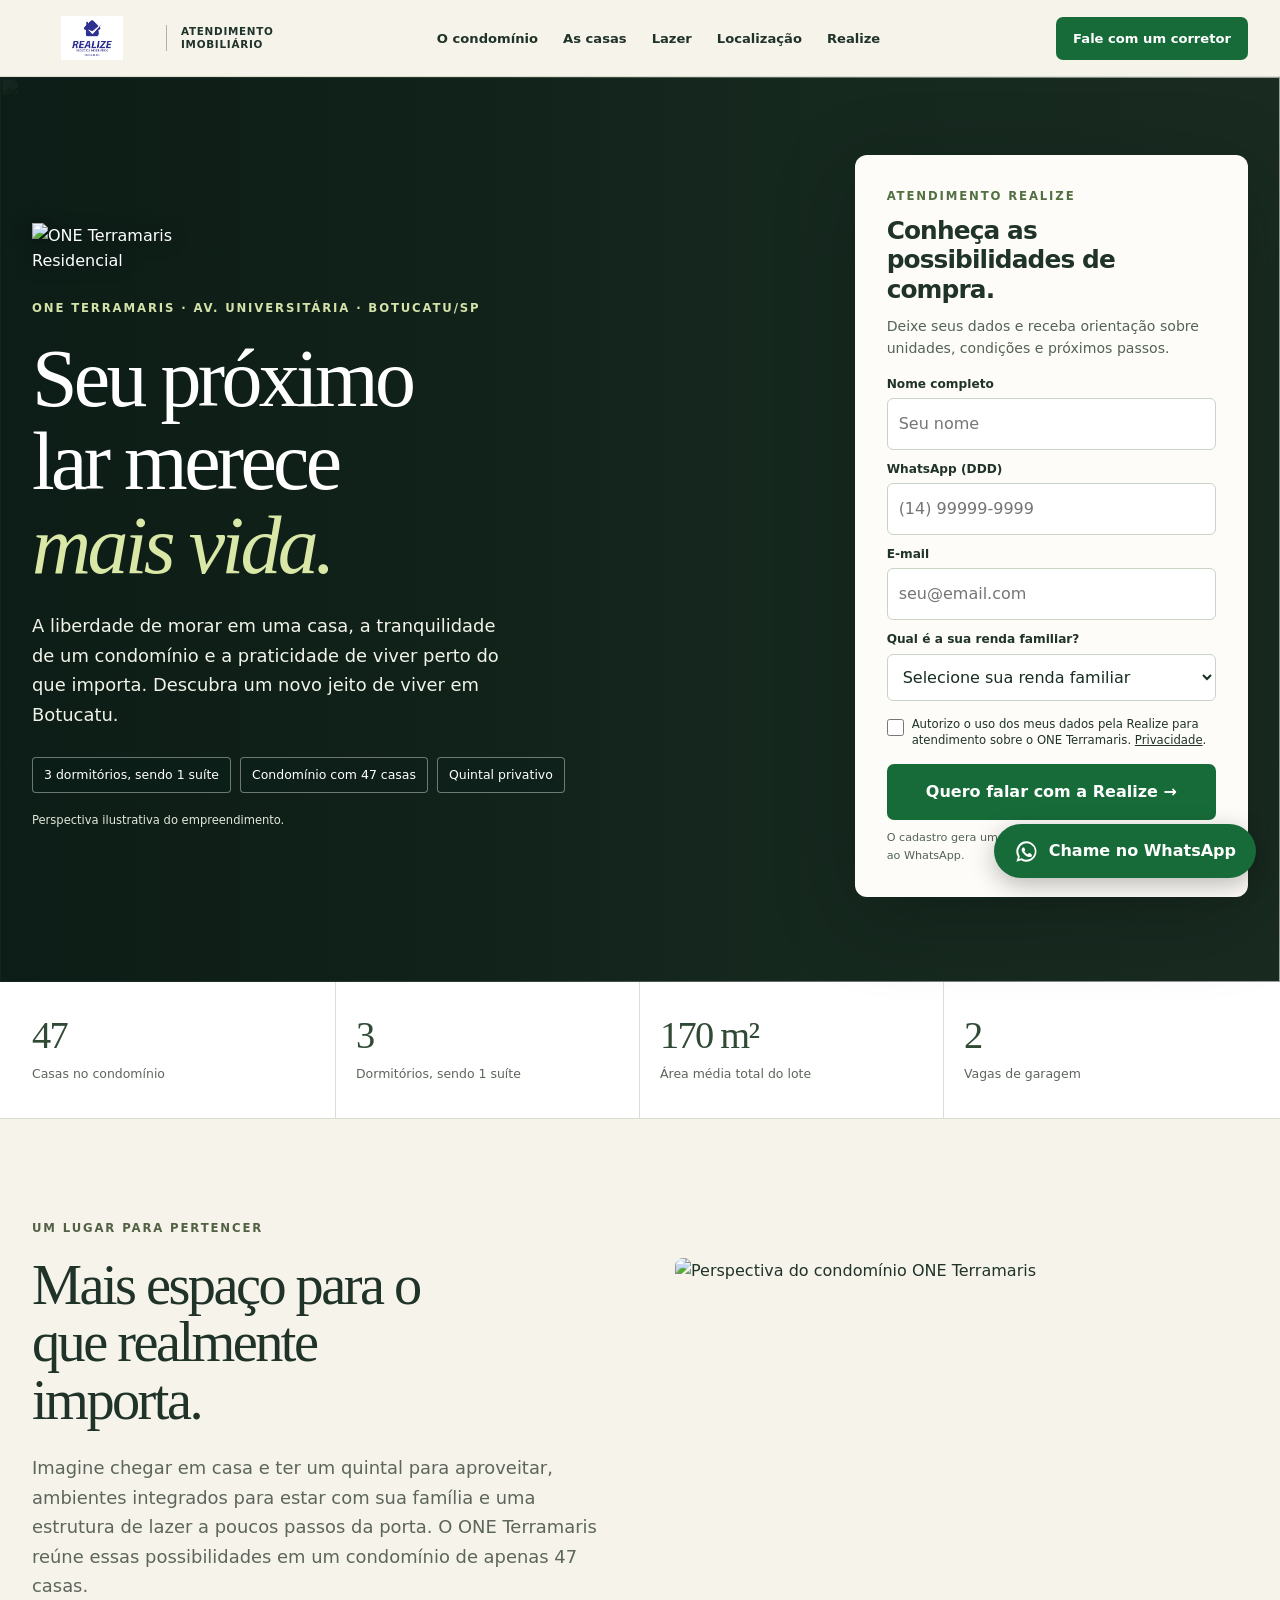
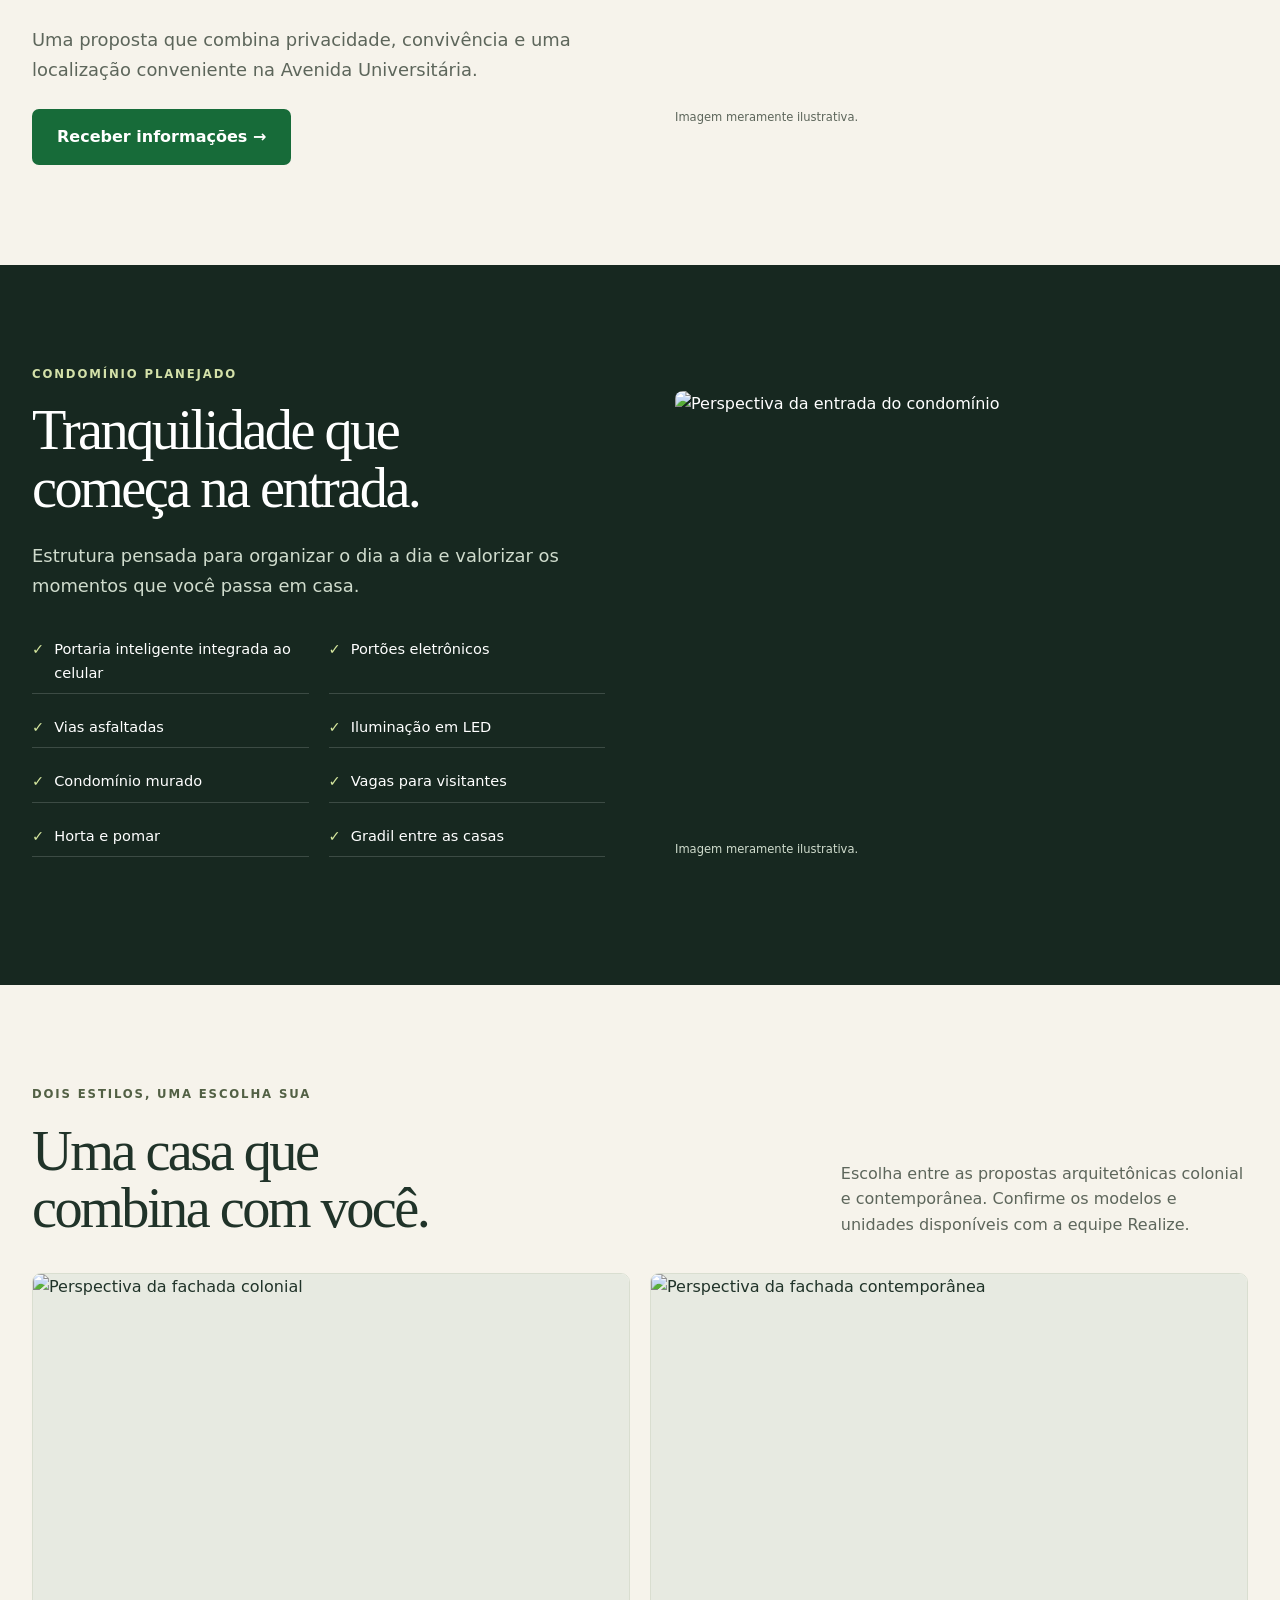
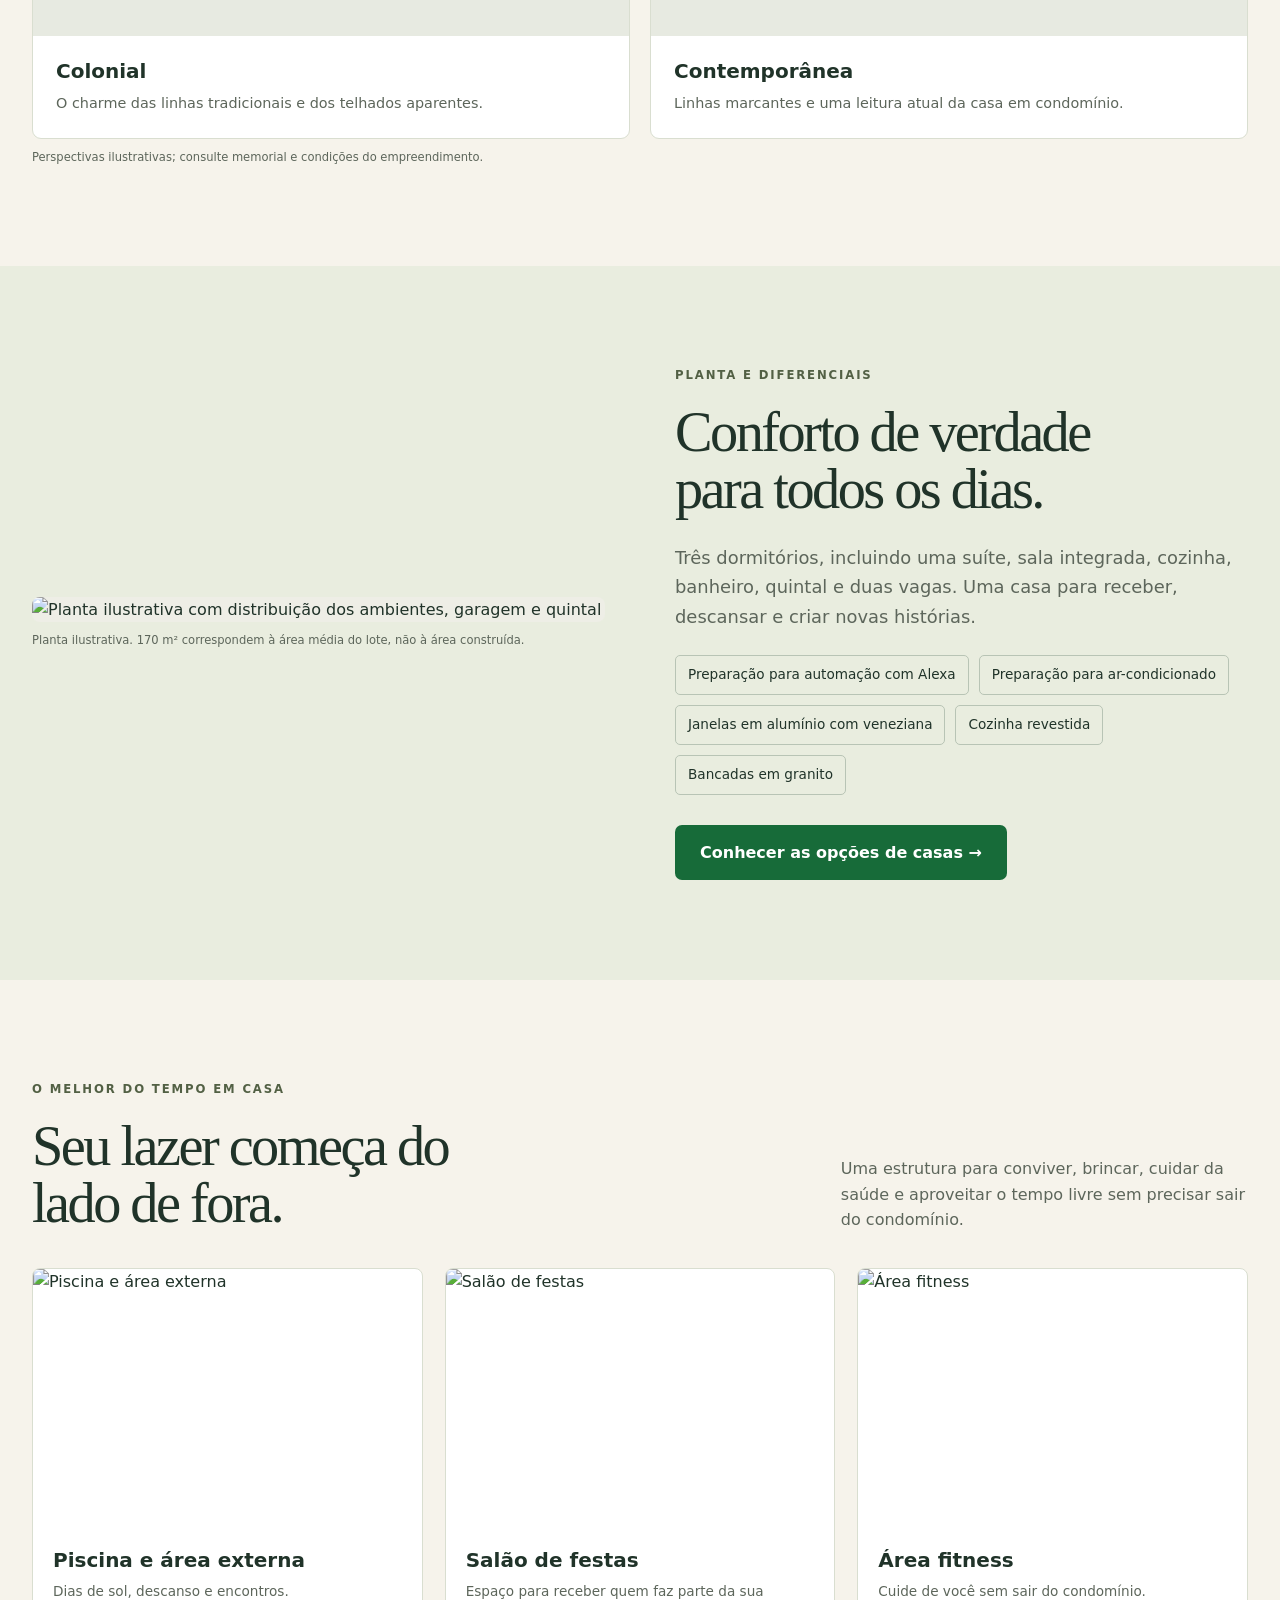
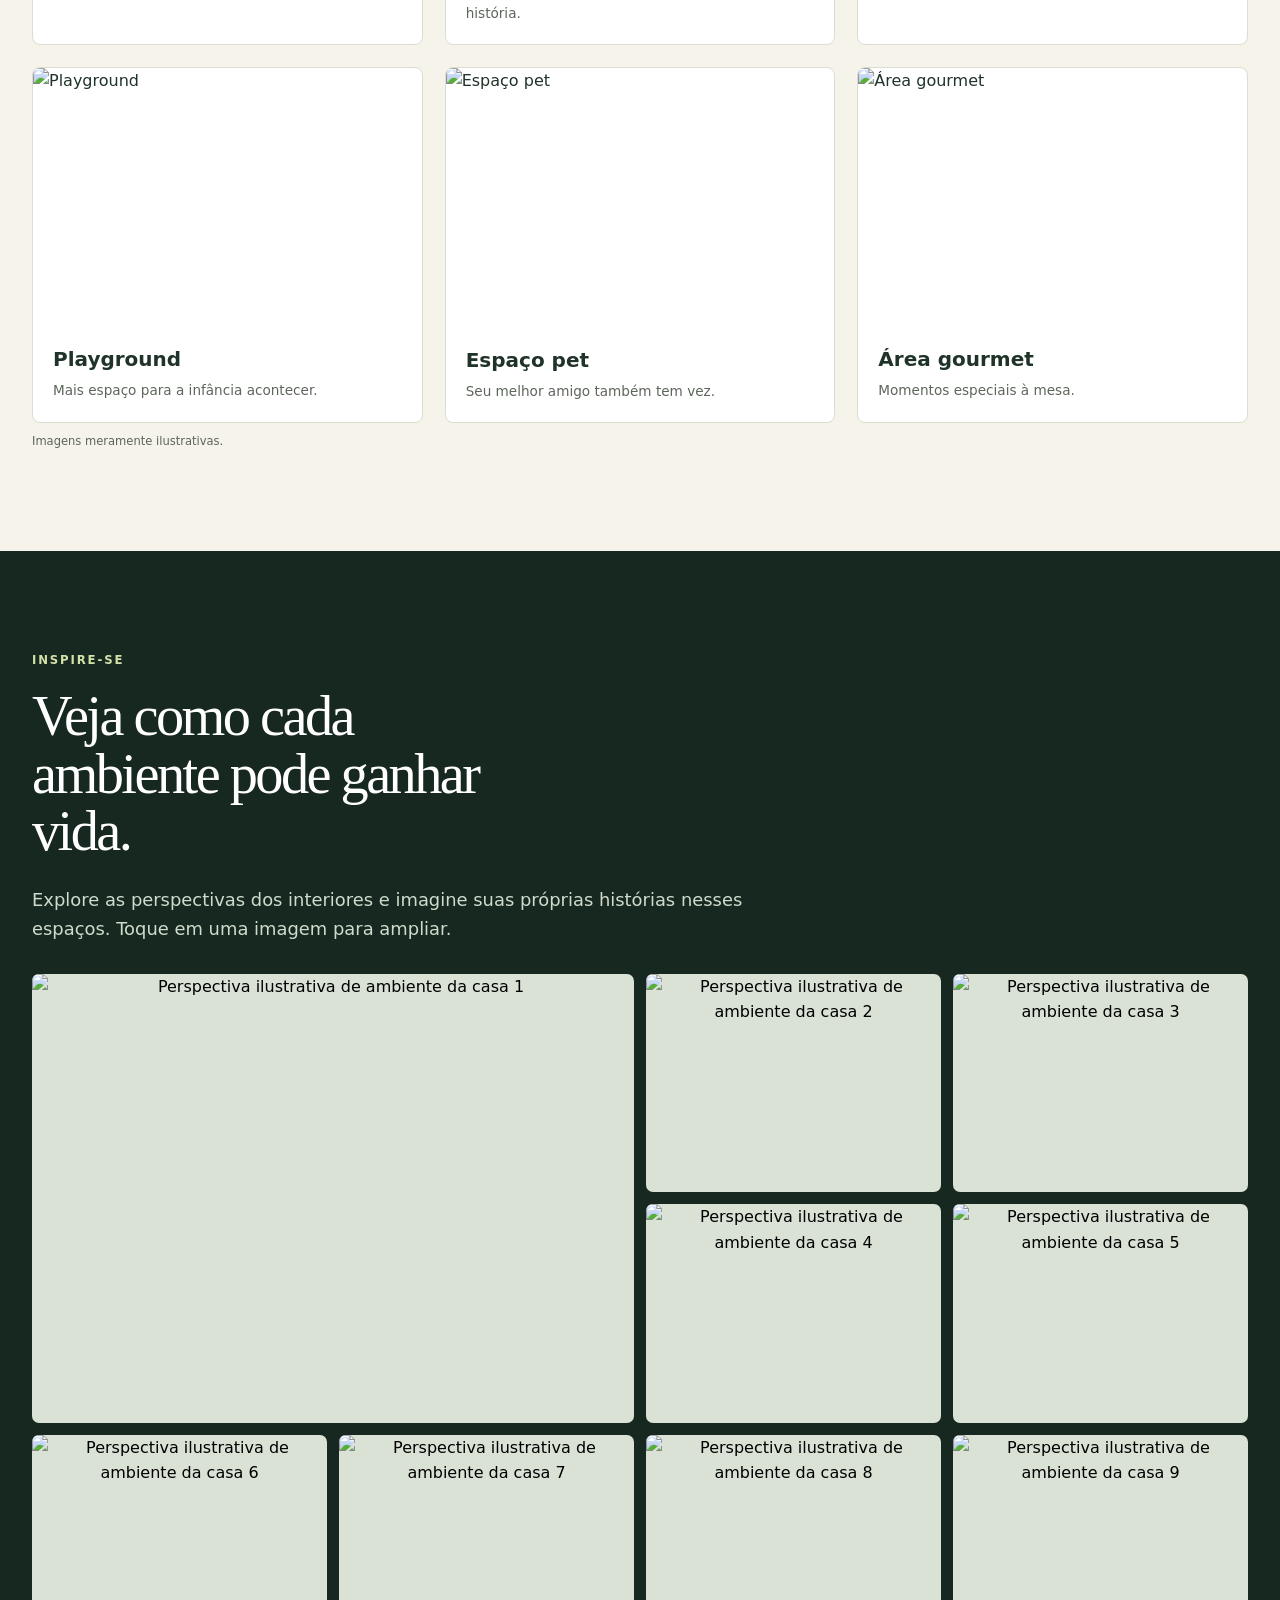
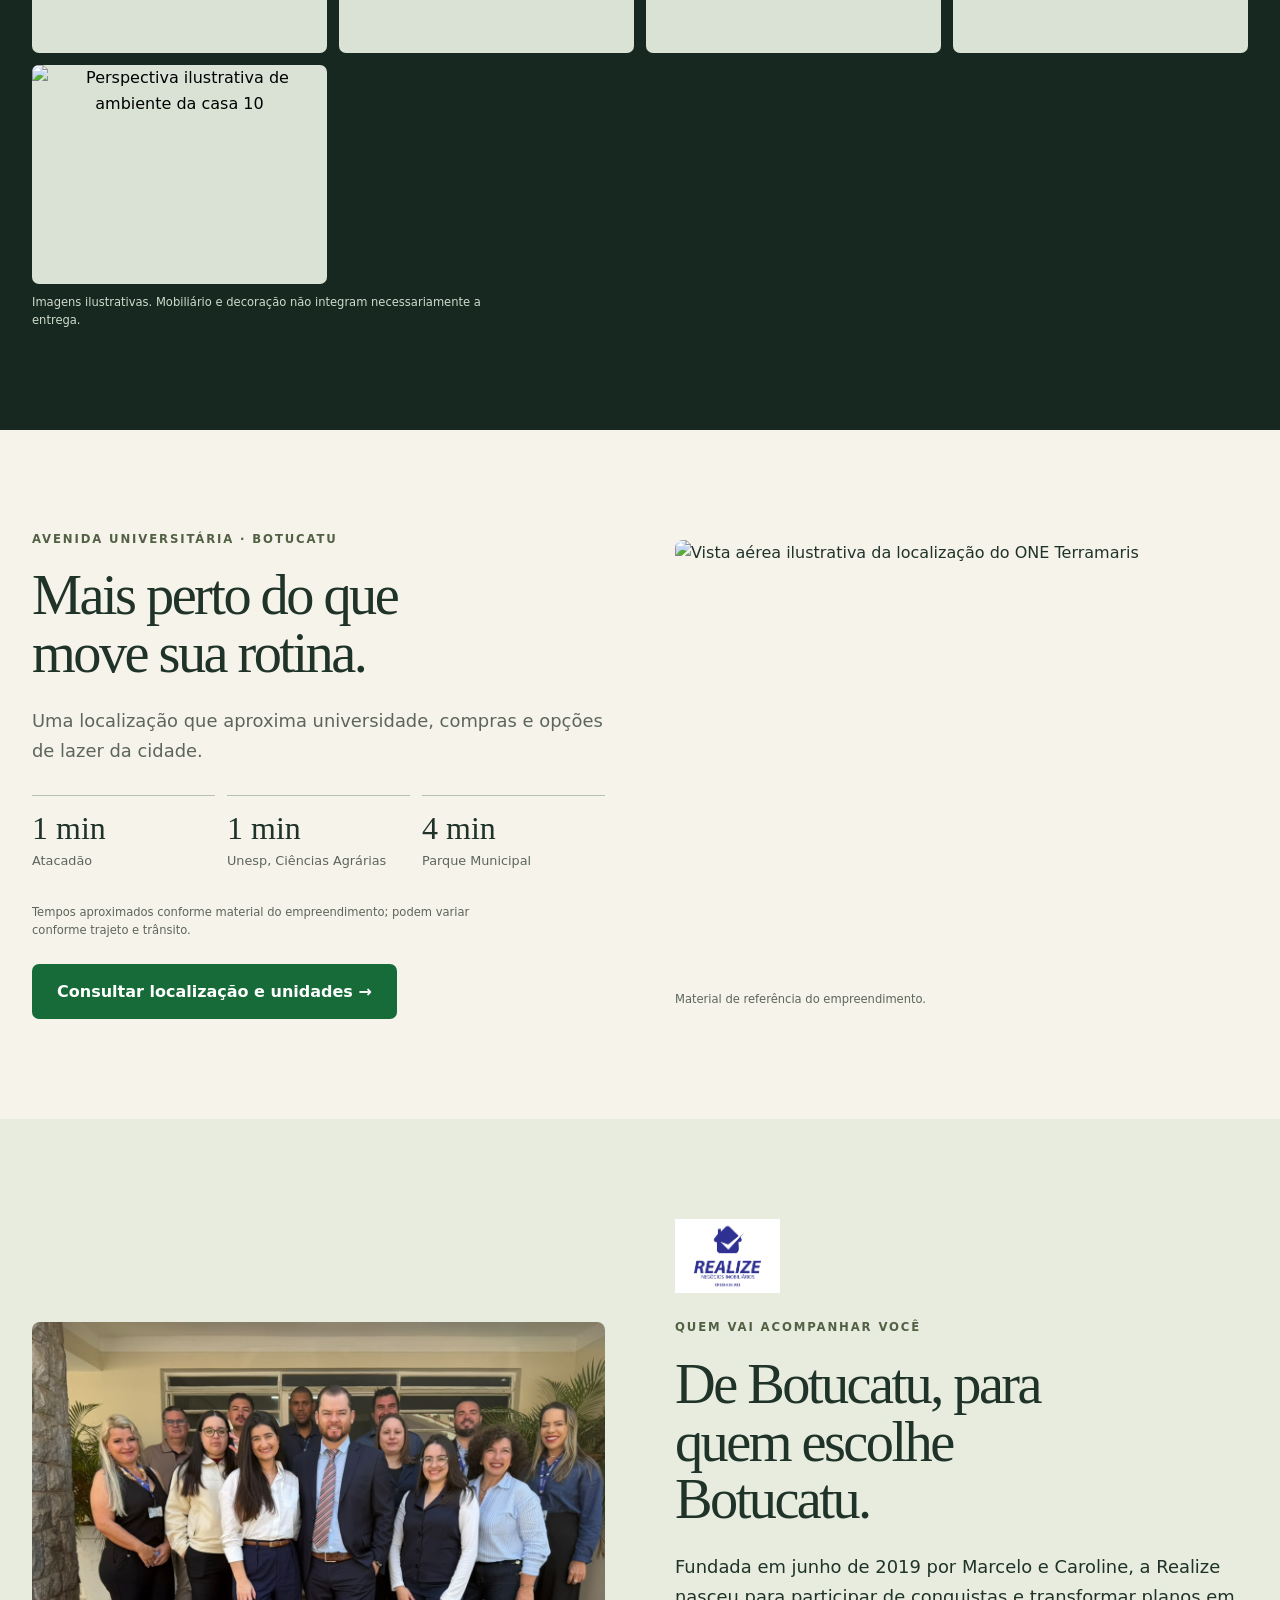
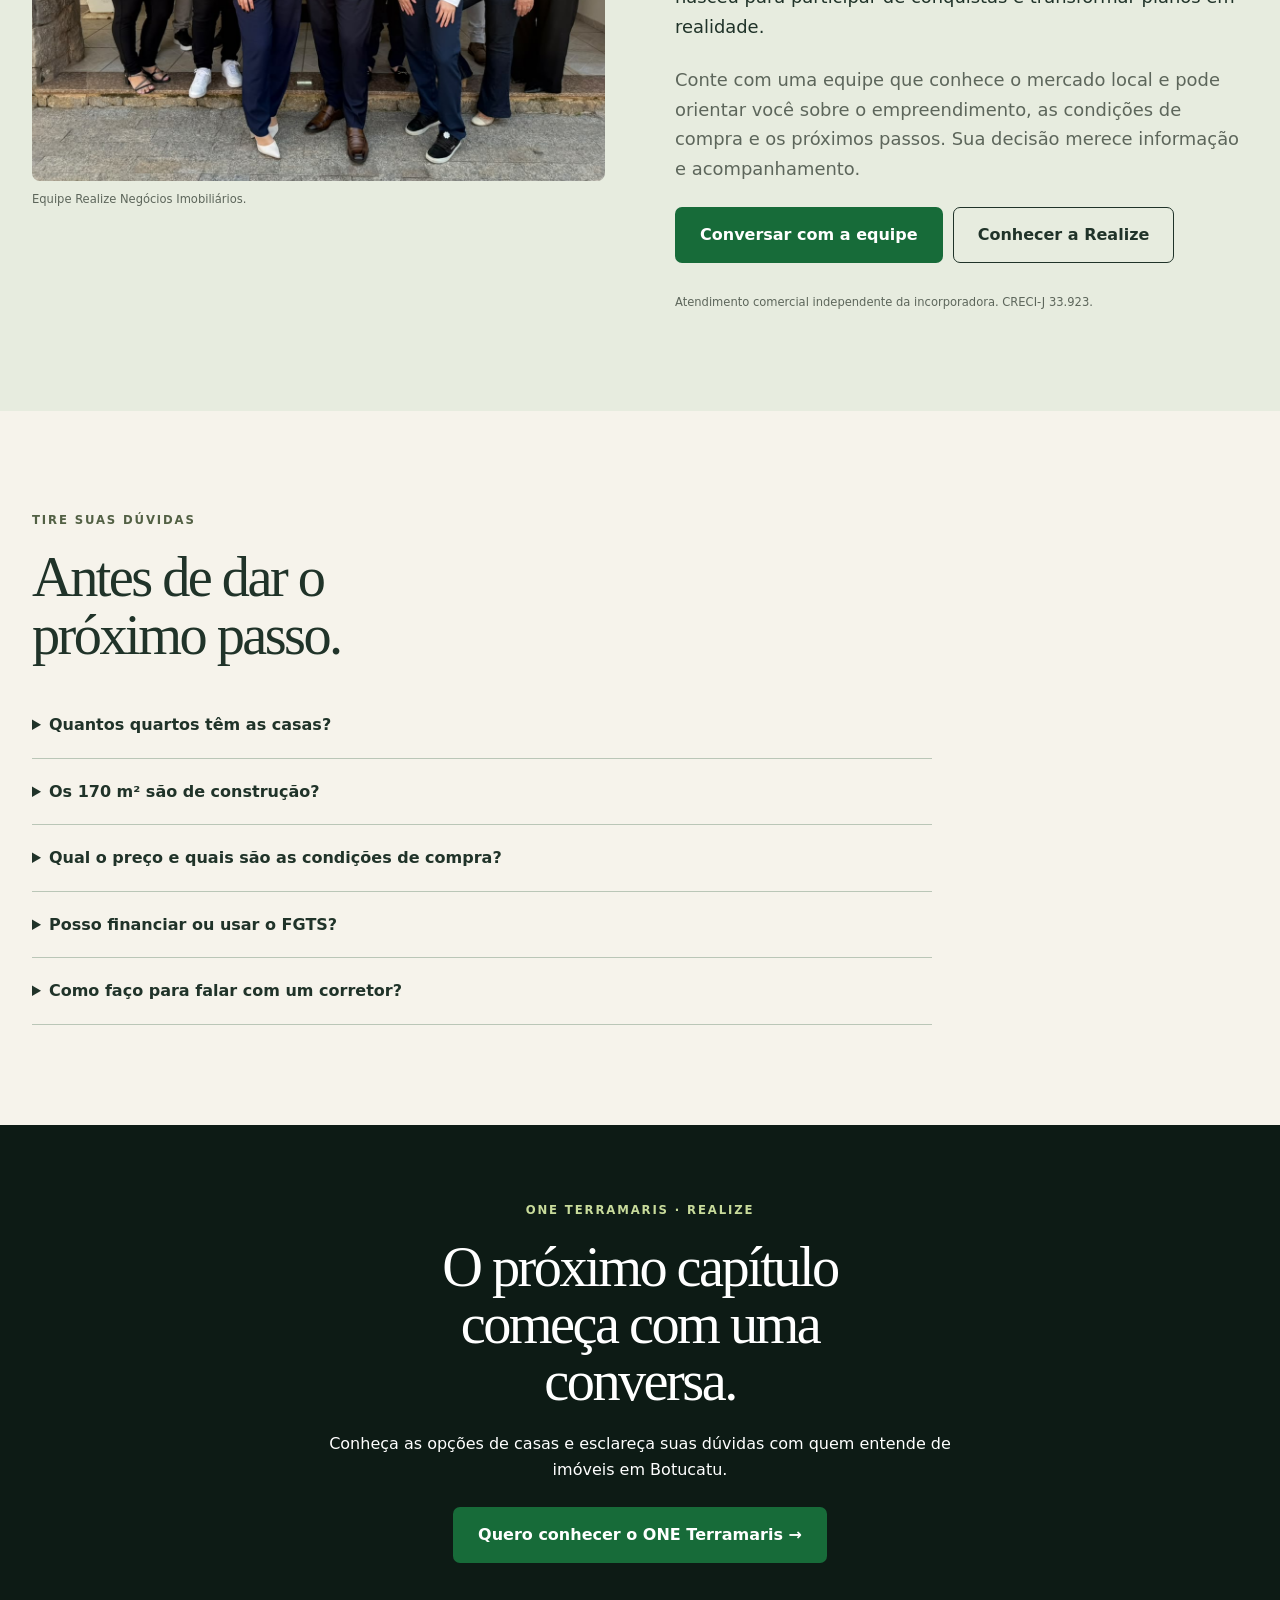
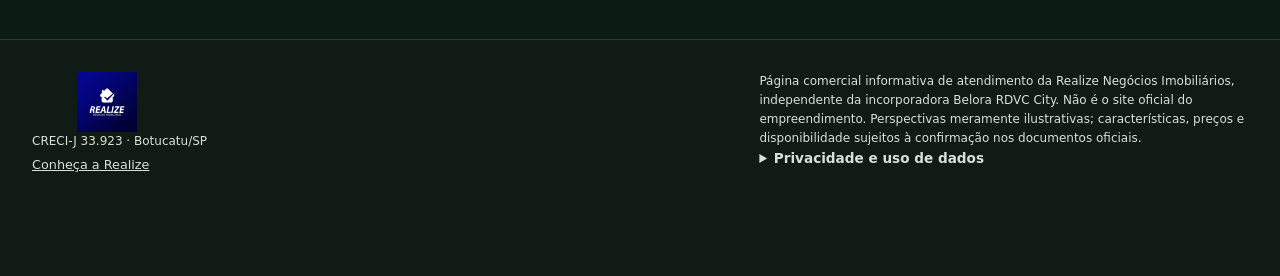
==== one-terramaris/index.html @ d9e8bf0f "feat(realize): landing page ONE Terramaris com atendimento isolado" ====
<!doctype html><html lang="pt-BR"><head><meta charset="utf-8"><meta name="viewport" content="width=device-width,initial-scale=1"><meta name="robots" content="noindex,nofollow"><meta name="theme-color" content="#172820"><title>ONE Terramaris Botucatu | Casas em condomínio | Realize</title><meta name="description" content="Conheça o ONE Terramaris em Botucatu: casas com três dormitórios, lazer e localização na Av. Universitária. Atendimento imobiliário Realize."><style>
:root{--forest:#172820;--deep:#0d1b15;--green:#314a36;--lime:#b7cb78;--cream:#f6f3eb;--ink:#203329;--muted:#5d665b;--white:#fff;--wa:#176b39;--line:#d9ded0;--max:1220px}*{box-sizing:border-box}html{scroll-behavior:smooth;scroll-padding-top:90px}body{margin:0;color:var(--ink);background:var(--cream);font:16px/1.6 system-ui,-apple-system,BlinkMacSystemFont,"Segoe UI",Arial,sans-serif}a{color:inherit}button,input,select{font:inherit}button{cursor:pointer}img{display:block;max-width:100%}h1,h2,h3,p{margin:0}h1,h2{font-family:Georgia,"Times New Roman",serif;font-weight:400;letter-spacing:-.045em;line-height:1.02}h1{font-size:clamp(3rem,6.4vw,6.5rem);max-width:11ch}h2{font-size:clamp(2.3rem,4.4vw,4.5rem);max-width:16ch}h3{line-height:1.25;font-size:1.25rem}p{max-width:65ch}.wrap{width:min(var(--max),calc(100% - 64px));margin-inline:auto}.section{padding:100px 0}.eyebrow{font-size:.73rem;font-weight:750;text-transform:uppercase;letter-spacing:.16em;display:block;margin-bottom:19px;color:#526044}.dark .eyebrow,.hero .eyebrow{color:#d4e1a9}.muted{color:var(--muted)}.lead{font-size:1.12rem;line-height:1.65;margin-top:24px}.btn{display:inline-flex;align-items:center;justify-content:center;gap:10px;min-height:52px;padding:14px 24px;border-radius:7px;background:var(--wa);color:white;border:1px solid transparent;text-decoration:none;font-weight:760;transition:filter .2s,transform .2s}.btn:hover{filter:brightness(1.08);transform:translateY(-1px)}.btn.secondary{background:transparent;border:1px solid currentColor;color:inherit}.btn:disabled{opacity:.6;cursor:wait}a:focus-visible,button:focus-visible,input:focus-visible,select:focus-visible,summary:focus-visible{outline:3px solid #e9ad51;outline-offset:4px}.skip{position:absolute;left:-9999px}.skip:focus{left:12px;top:10px;background:white;padding:10px;z-index:100}.nav{position:sticky;top:0;z-index:50;background:#f6f3ebf7;border-bottom:1px solid var(--line);backdrop-filter:blur(10px)}.nav-inner{display:flex;align-items:center;justify-content:space-between;gap:22px;min-height:76px}.brand{display:flex;align-items:center;gap:14px;text-decoration:none}.brand img{width:120px;height:44px;object-fit:contain}.brand span{font-size:.65rem;font-weight:700;line-height:1.25;border-left:1px solid #aeb5a8;padding-left:14px;max-width:95px;text-transform:uppercase;letter-spacing:.07em}.nav-links{display:flex;align-items:center;gap:25px}.nav-links a{font-size:.82rem;font-weight:650;text-decoration:none}.nav .btn{min-height:42px;font-size:.82rem;padding:10px 16px}.hero{min-height:720px;color:white;position:relative;isolation:isolate;background:#1c2d23;display:grid;align-items:center;padding:78px 0 85px}.hero-bg{position:absolute;inset:0;z-index:-2;width:100%;height:100%;object-fit:cover;object-position:50% 50%}.hero:after{content:"";position:absolute;inset:0;z-index:-1;background:linear-gradient(90deg,#0c1c16f5 0%,#0f2018ce 39%,#10251b80 65%,#10251b35 100%)}.hero-layout{display:grid;grid-template-columns:1.35fr .7fr;gap:64px;align-items:center}.project-logo{width:150px;max-height:100px;object-fit:contain;object-position:left;margin-bottom:25px;filter:drop-shadow(0 1px 9px #0007)}.hero h1 em{color:#d9e8a7;font-style:italic}.hero .lead{color:#f1f3e8;max-width:43ch}.hero .proof{display:flex;flex-wrap:wrap;gap:9px;margin-top:27px}.proof span{border:1px solid #ffffff66;background:#0a20195e;border-radius:4px;padding:7px 11px;font-size:.78rem}.hero .caption{color:#e2e7dc;margin-top:18px}.form-card{background:#fdfcf8;color:var(--ink);padding:32px;border-radius:12px;box-shadow:0 20px 80px #08120e55}.form-card h2{font:700 1.55rem/1.2 system-ui,sans-serif;letter-spacing:-.035em;max-width:none}.form-card .eyebrow{color:#527042;margin-bottom:10px}.form-card p{font-size:.88rem;margin:10px 0 15px;color:#536355}.form-card label:not(.consent){display:block;font-size:.76rem;font-weight:700;margin:10px 0 4px}.form-card input:not([type=checkbox]),.form-card select,.chat-panel input:not([type=checkbox]),.chat-panel select{width:100%;background:white;border:1px solid #c9d3c6;border-radius:6px;padding:12px 11px;min-height:47px;color:#182d20}.consent{display:flex;align-items:flex-start;gap:8px;font-size:.73rem;line-height:1.45;margin:15px 0}.consent input{margin:3px 0 0;accent-color:var(--wa);width:17px;height:17px;flex:none}.form-card .btn{width:100%}.form-card .fine{font-size:.7rem;margin:9px 0 0}.notice{color:#913a21;font-size:.84rem;margin-top:12px}.trap{position:absolute!important;left:-10000px!important;width:1px!important;height:1px!important}.metrics{background:#fff;border-bottom:1px solid var(--line)}.metric-grid{display:grid;grid-template-columns:repeat(4,1fr)}.metric{padding:34px 20px;border-right:1px solid var(--line)}.metric:first-child{padding-left:0}.metric:last-child{border:0}.metric b{display:block;font:400 clamp(2rem,3vw,3.4rem)/1 Georgia,serif;color:var(--green);letter-spacing:-.045em}.metric span{display:block;font-size:.78rem;color:var(--muted);margin-top:10px}.split{display:grid;grid-template-columns:1fr 1fr;align-items:center;gap:70px}.photo{width:100%;object-fit:cover;border-radius:8px;aspect-ratio:1.3}.caption{font-size:.72rem;color:var(--muted);margin-top:9px}.image-frame{margin:0}.heading-row{display:flex;justify-content:space-between;align-items:end;gap:32px;margin-bottom:35px}.heading-row p{max-width:40ch}.dark{background:var(--forest);color:white}.dark .muted,.dark .caption{color:#cfdbcc}.arch-grid{display:grid;grid-template-columns:1fr 1fr;gap:20px;margin-top:36px}.arch{background:white;border:1px solid var(--line);border-radius:9px;overflow:hidden}.arch img{width:100%;aspect-ratio:1.65;object-fit:contain;background:#e7eae1}.arch div{padding:23px}.arch p{margin-top:8px;color:var(--muted);font-size:.9rem}.pills{display:flex;flex-wrap:wrap;gap:10px;margin:24px 0 30px}.pills span{padding:8px 12px;border:1px solid #b8c4b5;font-size:.85rem;border-radius:5px}.plan img{object-fit:contain;background:#eeeee6;border-radius:8px;width:100%;max-height:570px}.feature-list{display:grid;grid-template-columns:1fr 1fr;gap:12px 20px;list-style:none;padding:0;margin:28px 0}.feature-list li{border-bottom:1px solid #ffffff29;padding:9px 0;font-size:.91rem;display:flex;gap:10px}.feature-list li:before{content:"✓";color:#d5e69e;font-weight:900}.leisure-grid{display:grid;grid-template-columns:repeat(3,1fr);gap:22px}.leisure-card{background:#fff;border:1px solid var(--line);border-radius:8px;overflow:hidden}.leisure-card img{width:100%;aspect-ratio:1.5;object-fit:cover}.leisure-card div{padding:20px}.leisure-card p{color:var(--muted);font-size:.85rem;margin-top:8px}.gallery{display:grid;grid-template-columns:repeat(4,1fr);gap:12px;margin-top:30px}.gallery-item{border:0;padding:0;overflow:hidden;background:#dae2d5;border-radius:7px}.gallery-item img{aspect-ratio:1.35;width:100%;height:auto;object-fit:cover;transition:transform .25s}.gallery-item:hover img{transform:scale(1.045)}.gallery-item:first-child{grid-column:span 2;grid-row:span 2}.gallery-item:first-child img{height:100%;aspect-ratio:1.35}.location-times{display:grid;grid-template-columns:repeat(3,1fr);gap:12px;margin:30px 0}.location-times div{border-top:1px solid #b4c3b0;padding-top:14px}.location-times b{font:400 2rem Georgia,serif;display:block}.location-times span{font-size:.8rem;color:var(--muted)}.team{background:#e7ecdf}.team-logo{width:180px;max-height:74px;object-fit:contain;object-position:left;margin-bottom:25px}.team .photo{aspect-ratio:1.25;object-position:center}.faq{max-width:900px;margin:28px 0 0}.faq details{border-bottom:1px solid #bac6b7;padding:20px 0}.faq summary{cursor:pointer;font-weight:700}.faq p{margin:12px 0 0;color:var(--muted)}.closing{background:var(--deep);color:white;text-align:center;padding:76px 0}.closing h2,.closing p{margin-inline:auto}.closing p{margin:20px auto 25px}.footer{background:#101b15;color:#d8e1d6;padding:32px 0 100px;border-top:1px solid #ffffff20}.footer-row{display:flex;align-items:flex-start;gap:35px;justify-content:space-between;flex-wrap:wrap}.footer img{width:150px;max-height:60px;object-fit:contain}.footer small{font-size:.75rem;max-width:64ch;display:block}.footer a{font-size:.8rem}.float{position:fixed;right:24px;bottom:22px;z-index:70;background:var(--wa);color:white;border:0;border-radius:999px;padding:14px 20px;font-weight:750;box-shadow:0 7px 25px #0004;display:flex;gap:10px;align-items:center}.float svg{width:25px;height:25px}dialog{border:0;border-radius:12px;padding:0;box-shadow:0 20px 80px #0005;max-width:calc(100% - 28px);max-height:90dvh}dialog::backdrop{background:#0e1a16b5}.chat-panel{width:min(410px,100%);padding:25px;color:var(--ink);background:var(--cream)}.chat-panel h2{font:700 1.3rem system-ui,sans-serif}.chat-top{display:flex;justify-content:space-between;gap:10px;align-items:center}.close{border:0;background:transparent;font-size:1.6rem;line-height:1;padding:7px;color:inherit}.chat-feed{max-height:200px;overflow:auto;display:grid;gap:9px;margin:20px 0}.bubble{padding:10px 12px;border-radius:9px;background:#e0e9d9;font-size:.9rem;max-width:90%}.bubble.user{margin-left:auto;background:#d3e8c8}.chat-panel .btn{width:100%;margin-top:10px}.chat-panel .prompt{font-size:.85rem;font-weight:700;display:block;margin-bottom:6px}.lightbox{background:#102016;color:white;max-width:min(92vw,1100px)}.lightbox .close{display:block;margin-left:auto}.lightbox img{max-width:92vw;max-height:78vh;object-fit:contain}.confirmation{background:#e8f3e7;border-radius:7px;padding:14px;margin-top:12px}.confirmation p{margin:0 0 10px}.confirmation code{font-weight:800;letter-spacing:.04em}.confirmation .btn{margin-top:8px}.privacy-note{font-size:.85rem}.privacy-note summary{cursor:pointer;font-weight:700}[hidden]{display:none!important}
@media(max-width:1000px){.nav-links{gap:15px}.hero-layout{gap:30px;grid-template-columns:1fr .85fr}.split{gap:35px}.wrap{width:calc(100% - 48px)}.section{padding:76px 0}.hero h1{font-size:clamp(3rem,6.6vw,5rem)}}
@media(max-width:760px){.nav-links{display:none}.nav-inner{min-height:62px;gap:12px}.brand img{width:100px}.brand span{display:none}.nav .btn{padding:9px 12px;font-size:.75rem}.wrap{width:calc(100% - 36px)}.hero{min-height:0;padding:52px 0 42px}.hero:after{background:linear-gradient(180deg,#10231bc9 0%,#11241ce8 55%,#10221bf7 100%)}.hero-layout,.split{grid-template-columns:1fr;gap:32px}.hero .hero-bg{height:530px;object-position:48% center}.hero h1{font-size:clamp(2.9rem,11vw,4.6rem);max-width:12ch}.project-logo{width:128px;margin-bottom:22px}.hero .lead{font-size:1rem}.form-card{padding:23px}.metric-grid{grid-template-columns:repeat(2,1fr)}.metric{padding:23px 14px;border-bottom:1px solid var(--line)}.metric:nth-child(even){border-right:0}.metric:nth-child(3){padding-left:0}.metric:nth-child(n+3){border-bottom:0}.section{padding:58px 0}.heading-row{display:block}.heading-row p{margin-top:15px}.arch-grid,.leisure-grid{grid-template-columns:1fr 1fr;gap:12px}.arch div,.leisure-card div{padding:14px}.gallery{grid-template-columns:repeat(2,1fr);gap:8px}.gallery-item:first-child{grid-column:span 2;grid-row:span 1}.gallery-item:first-child img{aspect-ratio:1.65;height:auto}.location-times b{font-size:1.65rem}.location-times{gap:8px}.float{right:12px;bottom:12px;padding:12px 17px;font-size:.82rem}.feature-list{grid-template-columns:1fr}.team .photo{aspect-ratio:1.5}.footer-row{gap:15px}.closing{padding:60px 0}}
@media(max-width:380px){.arch-grid,.leisure-grid{grid-template-columns:1fr}.nav .btn{font-size:.68rem}.hero h1{font-size:2.8rem}}
@media(prefers-reduced-motion:reduce){*,*::before,*::after{scroll-behavior:auto!important;transition:none!important;animation:none!important}}
</style></head><body>
<a class="skip" href="#conteudo">Ir ao conteúdo</a><header class="nav"><div class="wrap nav-inner"><a class="brand" href="/realize.html" aria-label="Conheça a Realize"><img src="/assets_aprovados/logo-realize-oficial-azul.jpg" alt="Realize Negócios Imobiliários"><span>Atendimento imobiliário</span></a><nav class="nav-links" aria-label="Navegação"><a href="#empreendimento">O condomínio</a><a href="#casas">As casas</a><a href="#lazer">Lazer</a><a href="#localizacao">Localização</a><a href="#realize">Realize</a></nav><a class="btn" href="#cadastro">Fale com um corretor</a></div></header>
<main id="conteudo"><section class="hero" id="inicio"><img class="hero-bg" src="https://onebotucatu.com.br/images/hero-portaria.png" alt="" fetchpriority="high" decoding="async" referrerpolicy="no-referrer"><div class="wrap hero-layout"><div><img class="project-logo" src="https://onebotucatu.com.br/images/logo.svg" alt="ONE Terramaris Residencial" referrerpolicy="no-referrer"><span class="eyebrow">ONE Terramaris · Av. Universitária · Botucatu/SP</span><h1>Seu próximo lar merece <em>mais vida.</em></h1><p class="lead">A liberdade de morar em uma casa, a tranquilidade de um condomínio e a praticidade de viver perto do que importa. Descubra um novo jeito de viver em Botucatu.</p><div class="proof"><span>3 dormitórios, sendo 1 suíte</span><span>Condomínio com 47 casas</span><span>Quintal privativo</span></div><p class="caption">Perspectiva ilustrativa do empreendimento.</p></div><div class="form-card" id="cadastro"><span class="eyebrow">Atendimento Realize</span><h2>Conheça as possibilidades de compra.</h2><p>Deixe seus dados e receba orientação sobre unidades, condições e próximos passos.</p><form id="lead-form"><label for="nome">Nome completo</label><input id="nome" name="nome" autocomplete="name" minlength="3" maxlength="120" required placeholder="Seu nome"><label for="whatsapp">WhatsApp (DDD)</label><input id="whatsapp" name="whatsapp" type="tel" autocomplete="tel-national" maxlength="16" required placeholder="(14) 99999-9999"><label for="email">E-mail</label><input id="email" name="email" type="email" autocomplete="email" required placeholder="seu@email.com"><label for="renda">Qual é a sua renda familiar?</label><select id="renda" name="renda" required><option value="">Selecione sua renda familiar</option><option>Até R$ 3.000</option><option>R$ 3.001 a R$ 5.000</option><option>R$ 5.001 a R$ 8.000</option><option>Acima de R$ 8.000</option><option>Prefiro conversar com a equipe</option></select><label class="consent"><input name="consentimento" type="checkbox" required><span>Autorizo o uso dos meus dados pela Realize para atendimento sobre o ONE Terramaris. <a href="#privacidade">Privacidade</a>.</span></label><input class="trap" name="website" tabindex="-1" autocomplete="off" aria-hidden="true"><button class="btn" type="submit">Quero falar com a Realize →</button><div id="notice" class="notice" role="alert" hidden></div><p class="fine">O cadastro gera um protocolo antes do encaminhamento ao WhatsApp.</p></form><div class="confirmation" id="confirmation" role="status" hidden></div></div></div></section>
<div class="metrics"><div class="wrap metric-grid"><div class="metric"><b>47</b><span>Casas no condomínio</span></div><div class="metric"><b>3</b><span>Dormitórios, sendo 1 suíte</span></div><div class="metric"><b>170 m²</b><span>Área média total do lote</span></div><div class="metric"><b>2</b><span>Vagas de garagem</span></div></div></div>
<section class="section" id="empreendimento"><div class="wrap split"><div><span class="eyebrow">Um lugar para pertencer</span><h2>Mais espaço para o que realmente importa.</h2><p class="lead muted">Imagine chegar em casa e ter um quintal para aproveitar, ambientes integrados para estar com sua família e uma estrutura de lazer a poucos passos da porta. O ONE Terramaris reúne essas possibilidades em um condomínio de apenas 47 casas.</p><p class="lead muted">Uma proposta que combina privacidade, convivência e uma localização conveniente na Avenida Universitária.</p><a class="btn" style="margin-top:25px" href="#cadastro">Receber informações →</a></div><figure class="image-frame"><picture><source srcset="https://onebotucatu.com.br/images/condominio-640w.webp 640w,https://onebotucatu.com.br/images/condominio-1024w.webp 1024w,https://onebotucatu.com.br/images/condominio-1920w.webp 1920w" sizes="(max-width:760px) 100vw,50vw" type="image/webp"><img class="photo" src="https://onebotucatu.com.br/images/condominio.png" alt="Perspectiva do condomínio ONE Terramaris" loading="lazy" decoding="async" referrerpolicy="no-referrer" ></picture><figcaption class="caption">Imagem meramente ilustrativa.</figcaption></figure></div></section>
<section class="section dark"><div class="wrap split"><div><span class="eyebrow">Condomínio planejado</span><h2>Tranquilidade que começa na entrada.</h2><p class="lead muted">Estrutura pensada para organizar o dia a dia e valorizar os momentos que você passa em casa.</p><ul class="feature-list"><li>Portaria inteligente integrada ao celular</li><li>Portões eletrônicos</li><li>Vias asfaltadas</li><li>Iluminação em LED</li><li>Condomínio murado</li><li>Vagas para visitantes</li><li>Horta e pomar</li><li>Gradil entre as casas</li></ul></div><figure class="image-frame"><img class="photo" src="https://onebotucatu.com.br/images/hero-portaria.png" alt="Perspectiva da entrada do condomínio" loading="lazy" decoding="async" referrerpolicy="no-referrer" ><figcaption class="caption">Imagem meramente ilustrativa.</figcaption></figure></div></section>
<section class="section" id="casas"><div class="wrap"><div class="heading-row"><div><span class="eyebrow">Dois estilos, uma escolha sua</span><h2>Uma casa que combina com você.</h2></div><p class="muted">Escolha entre as propostas arquitetônicas colonial e contemporânea. Confirme os modelos e unidades disponíveis com a equipe Realize.</p></div><div class="arch-grid"><article class="arch"><img class="" src="https://onebotucatu.com.br/images/casa-1.png" alt="Perspectiva da fachada colonial" loading="lazy" decoding="async" referrerpolicy="no-referrer" ><div><h3>Colonial</h3><p>O charme das linhas tradicionais e dos telhados aparentes.</p></div></article><article class="arch"><img class="" src="https://onebotucatu.com.br/images/casa-2.png" alt="Perspectiva da fachada contemporânea" loading="lazy" decoding="async" referrerpolicy="no-referrer" ><div><h3>Contemporânea</h3><p>Linhas marcantes e uma leitura atual da casa em condomínio.</p></div></article></div><p class="caption">Perspectivas ilustrativas; consulte memorial e condições do empreendimento.</p></div></section>
<section class="section" style="background:#e9eddf"><div class="wrap split"><figure class="plan image-frame"><img class="" src="https://onebotucatu.com.br/images/planta-170.png" alt="Planta ilustrativa com distribuição dos ambientes, garagem e quintal" loading="lazy" decoding="async" referrerpolicy="no-referrer" ><figcaption class="caption">Planta ilustrativa. 170 m² correspondem à área média do lote, não à área construída.</figcaption></figure><div><span class="eyebrow">Planta e diferenciais</span><h2>Conforto de verdade para todos os dias.</h2><p class="lead muted">Três dormitórios, incluindo uma suíte, sala integrada, cozinha, banheiro, quintal e duas vagas. Uma casa para receber, descansar e criar novas histórias.</p><div class="pills"><span>Preparação para automação com Alexa</span><span>Preparação para ar-condicionado</span><span>Janelas em alumínio com veneziana</span><span>Cozinha revestida</span><span>Bancadas em granito</span></div><a class="btn" href="#cadastro">Conhecer as opções de casas →</a></div></div></section>
<section class="section" id="lazer"><div class="wrap"><div class="heading-row"><div><span class="eyebrow">O melhor do tempo em casa</span><h2>Seu lazer começa do lado de fora.</h2></div><p class="muted">Uma estrutura para conviver, brincar, cuidar da saúde e aproveitar o tempo livre sem precisar sair do condomínio.</p></div><div class="leisure-grid"><article class="leisure-card"><img class="" src="https://onebotucatu.com.br/images/piscina.png" alt="Piscina e área externa" loading="lazy" decoding="async" referrerpolicy="no-referrer" ><div><h3>Piscina e área externa</h3><p>Dias de sol, descanso e encontros.</p></div></article><article class="leisure-card"><img class="" src="https://onebotucatu.com.br/images/salao-de-festas.png" alt="Salão de festas" loading="lazy" decoding="async" referrerpolicy="no-referrer" ><div><h3>Salão de festas</h3><p>Espaço para receber quem faz parte da sua história.</p></div></article><article class="leisure-card"><img class="" src="https://onebotucatu.com.br/images/area-fitness.png" alt="Área fitness" loading="lazy" decoding="async" referrerpolicy="no-referrer" ><div><h3>Área fitness</h3><p>Cuide de você sem sair do condomínio.</p></div></article><article class="leisure-card"><img class="" src="https://onebotucatu.com.br/images/playground.png" alt="Playground" loading="lazy" decoding="async" referrerpolicy="no-referrer" ><div><h3>Playground</h3><p>Mais espaço para a infância acontecer.</p></div></article><article class="leisure-card"><img class="" src="https://onebotucatu.com.br/images/espaco-pet.png" alt="Espaço pet" loading="lazy" decoding="async" referrerpolicy="no-referrer" ><div><h3>Espaço pet</h3><p>Seu melhor amigo também tem vez.</p></div></article><article class="leisure-card"><img class="" src="https://onebotucatu.com.br/images/piscina.jpg" alt="Área gourmet" loading="lazy" decoding="async" referrerpolicy="no-referrer" ><div><h3>Área gourmet</h3><p>Momentos especiais à mesa.</p></div></article></div><p class="caption">Imagens meramente ilustrativas.</p></div></section>
<section class="section dark"><div class="wrap"><span class="eyebrow">Inspire-se</span><h2>Veja como cada ambiente pode ganhar vida.</h2><p class="lead muted">Explore as perspectivas dos interiores e imagine suas próprias histórias nesses espaços. Toque em uma imagem para ampliar.</p><div class="gallery"><button class="gallery-item" type="button" data-full="https://onebotucatu.com.br/images/slide-render1.jpg" aria-label="Ampliar perspectiva interna 1"><img class="" src="https://onebotucatu.com.br/images/slide-render1.jpg" alt="Perspectiva ilustrativa de ambiente da casa 1" loading="lazy" decoding="async" referrerpolicy="no-referrer" ></button><button class="gallery-item" type="button" data-full="https://onebotucatu.com.br/images/slide-render2.png" aria-label="Ampliar perspectiva interna 2"><img class="" src="https://onebotucatu.com.br/images/slide-render2.png" alt="Perspectiva ilustrativa de ambiente da casa 2" loading="lazy" decoding="async" referrerpolicy="no-referrer" ></button><button class="gallery-item" type="button" data-full="https://onebotucatu.com.br/images/slide-render3.png" aria-label="Ampliar perspectiva interna 3"><img class="" src="https://onebotucatu.com.br/images/slide-render3.png" alt="Perspectiva ilustrativa de ambiente da casa 3" loading="lazy" decoding="async" referrerpolicy="no-referrer" ></button><button class="gallery-item" type="button" data-full="https://onebotucatu.com.br/images/slide-render4.png" aria-label="Ampliar perspectiva interna 4"><img class="" src="https://onebotucatu.com.br/images/slide-render4.png" alt="Perspectiva ilustrativa de ambiente da casa 4" loading="lazy" decoding="async" referrerpolicy="no-referrer" ></button><button class="gallery-item" type="button" data-full="https://onebotucatu.com.br/images/slide-render5.png" aria-label="Ampliar perspectiva interna 5"><img class="" src="https://onebotucatu.com.br/images/slide-render5.png" alt="Perspectiva ilustrativa de ambiente da casa 5" loading="lazy" decoding="async" referrerpolicy="no-referrer" ></button><button class="gallery-item" type="button" data-full="https://onebotucatu.com.br/images/slide-render6.png" aria-label="Ampliar perspectiva interna 6"><img class="" src="https://onebotucatu.com.br/images/slide-render6.png" alt="Perspectiva ilustrativa de ambiente da casa 6" loading="lazy" decoding="async" referrerpolicy="no-referrer" ></button><button class="gallery-item" type="button" data-full="https://onebotucatu.com.br/images/slide-render7.png" aria-label="Ampliar perspectiva interna 7"><img class="" src="https://onebotucatu.com.br/images/slide-render7.png" alt="Perspectiva ilustrativa de ambiente da casa 7" loading="lazy" decoding="async" referrerpolicy="no-referrer" ></button><button class="gallery-item" type="button" data-full="https://onebotucatu.com.br/images/slide-render8.png" aria-label="Ampliar perspectiva interna 8"><img class="" src="https://onebotucatu.com.br/images/slide-render8.png" alt="Perspectiva ilustrativa de ambiente da casa 8" loading="lazy" decoding="async" referrerpolicy="no-referrer" ></button><button class="gallery-item" type="button" data-full="https://onebotucatu.com.br/images/slide-render9.png" aria-label="Ampliar perspectiva interna 9"><img class="" src="https://onebotucatu.com.br/images/slide-render9.png" alt="Perspectiva ilustrativa de ambiente da casa 9" loading="lazy" decoding="async" referrerpolicy="no-referrer" ></button><button class="gallery-item" type="button" data-full="https://onebotucatu.com.br/images/slide-render10.png" aria-label="Ampliar perspectiva interna 10"><img class="" src="https://onebotucatu.com.br/images/slide-render10.png" alt="Perspectiva ilustrativa de ambiente da casa 10" loading="lazy" decoding="async" referrerpolicy="no-referrer" ></button></div><p class="caption">Imagens ilustrativas. Mobiliário e decoração não integram necessariamente a entrega.</p></div></section>
<section class="section" id="localizacao"><div class="wrap split"><div><span class="eyebrow">Avenida Universitária · Botucatu</span><h2>Mais perto do que move sua rotina.</h2><p class="lead muted">Uma localização que aproxima universidade, compras e opções de lazer da cidade.</p><div class="location-times"><div><b>1 min</b><span>Atacadão</span></div><div><b>1 min</b><span>Unesp, Ciências Agrárias</span></div><div><b>4 min</b><span>Parque Municipal</span></div></div><p class="caption">Tempos aproximados conforme material do empreendimento; podem variar conforme trajeto e trânsito.</p><a class="btn" style="margin-top:24px" href="#cadastro">Consultar localização e unidades →</a></div><figure class="image-frame"><picture><source srcset="https://onebotucatu.com.br/images/localizacao-640w.webp 640w,https://onebotucatu.com.br/images/localizacao-1024w.webp 1024w,https://onebotucatu.com.br/images/localizacao-1920w.webp 1920w" sizes="(max-width:760px) 100vw,50vw" type="image/webp"><img class="photo" src="https://onebotucatu.com.br/images/localizacao.png" alt="Vista aérea ilustrativa da localização do ONE Terramaris" loading="lazy" decoding="async" referrerpolicy="no-referrer" ></picture><figcaption class="caption">Material de referência do empreendimento.</figcaption></figure></div></section>
<section class="section team" id="realize"><div class="wrap split"><figure class="image-frame"><img class="photo" src="/assets/equipe_realize.jpg" alt="Equipe da Realize Negócios Imobiliários em Botucatu" loading="lazy" decoding="async"><figcaption class="caption">Equipe Realize Negócios Imobiliários.</figcaption></figure><div><img class="team-logo" src="/assets_aprovados/logo-realize-oficial-azul.jpg" alt="Realize Negócios Imobiliários" loading="lazy"><span class="eyebrow">Quem vai acompanhar você</span><h2>De Botucatu, para quem escolhe Botucatu.</h2><p class="lead">Fundada em junho de 2019 por Marcelo e Caroline, a Realize nasceu para participar de conquistas e transformar planos em realidade.</p><p class="lead muted">Conte com uma equipe que conhece o mercado local e pode orientar você sobre o empreendimento, as condições de compra e os próximos passos. Sua decisão merece informação e acompanhamento.</p><div class="pills"><a class="btn" href="#cadastro">Conversar com a equipe</a><a class="btn secondary" href="/realize.html">Conhecer a Realize</a></div><p class="caption">Atendimento comercial independente da incorporadora. CRECI-J 33.923.</p></div></div></section>
<section class="section" id="perguntas"><div class="wrap"><span class="eyebrow">Tire suas dúvidas</span><h2>Antes de dar o próximo passo.</h2><div class="faq"><details><summary>Quantos quartos têm as casas?</summary><p>O material do empreendimento informa três dormitórios, sendo uma suíte, além de sala integrada, cozinha, banheiro, quintal e duas vagas.</p></details><details><summary>Os 170 m² são de construção?</summary><p>Não. A metragem informada é a área média total do lote. Consulte a área construída e as dimensões exatas da unidade com a Realize.</p></details><details><summary>Qual o preço e quais são as condições de compra?</summary><p>Valores, disponibilidade e condições dependem da tabela comercial vigente. Nossa equipe pode solicitar as informações atualizadas e orientar você.</p></details><details><summary>Posso financiar ou usar o FGTS?</summary><p>A possibilidade depende das condições do imóvel, das regras aplicáveis e da análise da instituição financeira. Consulte a equipe antes de assumir qualquer compromisso.</p></details><details><summary>Como faço para falar com um corretor?</summary><p>Preencha o formulário ou use o atendimento no WhatsApp. Seu protocolo será gerado antes do encaminhamento para a equipe Realize.</p></details></div></div></section>
<section class="closing"><div class="wrap"><span class="eyebrow" style="color:#c8db9b">ONE Terramaris · Realize</span><h2>O próximo capítulo começa com uma conversa.</h2><p>Conheça as opções de casas e esclareça suas dúvidas com quem entende de imóveis em Botucatu.</p><a class="btn" href="#cadastro">Quero conhecer o ONE Terramaris →</a></div></section></main>
<footer class="footer"><div class="wrap footer-row"><div><img src="/assets_aprovados/logo-realize-oficial-branco.png" alt="Realize Negócios Imobiliários"><small>CRECI-J 33.923 · Botucatu/SP</small><a href="/realize.html">Conheça a Realize</a></div><div><small>Página comercial informativa de atendimento da Realize Negócios Imobiliários, independente da incorporadora Belora RDVC City. Não é o site oficial do empreendimento. Perspectivas meramente ilustrativas; características, preços e disponibilidade sujeitos à confirmação nos documentos oficiais.</small><details class="privacy-note" id="privacidade"><summary>Privacidade e uso de dados</summary><p>Nome, WhatsApp, e-mail, renda familiar e dados de origem da visita serão utilizados para registrar seu protocolo e prestar atendimento imobiliário pela Realize. O encaminhamento ao WhatsApp depende de sua confirmação. Esta página não carrega cookies de publicidade ou análise por padrão. Para informações e exercício dos direitos previstos na LGPD, procure os canais de atendimento da Realize.</p><p><a href="/privacidade.html">Política de privacidade do site Realize/Alea</a></p></details></div></div></footer>
<button type="button" class="float" id="chat-launch" aria-haspopup="dialog" aria-expanded="false" aria-controls="chat"><svg viewBox="0 0 32 32" aria-hidden="true" fill="currentColor"><path d="M16 3a13 13 0 0 0-11 19.9L3 29l6.3-1.7A13 13 0 1 0 16 3zm0 23.5c-2 0-3.8-.6-5.5-1.6l-.5-.3-3.5 1 1-3.5-.3-.5A10.5 10.5 0 1 1 16 26.5zm5.7-7.6c-.3-.2-1.8-.9-2.1-1-.3-.1-.5-.1-.7.2l-1 1.2c-.2.2-.4.2-.7.1-1-.5-2.7-1.3-3.9-3.4-.3-.5.3-.5.9-1.7.1-.2 0-.4 0-.6l-1-2.4c-.2-.5-.5-.5-.7-.5h-.6c-.2 0-.6.1-.9.4-.4.4-1.2 1.2-1.2 2.8s1.2 3.1 1.4 3.4c.1.2 2.3 3.6 5.6 5 2.1.9 3 .8 4 .6.6-.1 1.8-.7 2-1.4.2-.7.2-1.3.1-1.5-.1-.2-.3-.3-.6-.4z"/></svg>Chame no WhatsApp</button>
<dialog id="chat" aria-labelledby="chat-title"><div class="chat-panel"><div class="chat-top"><h2 id="chat-title">Atendimento Realize</h2><button type="button" class="close" aria-label="Fechar atendimento">×</button></div><div class="chat-feed" aria-live="polite"></div><form id="chat-entry"><label class="prompt" for="chat-input">Nome completo</label><input id="chat-input" required maxlength="160"><label for="chat-renda" class="skip">Renda familiar</label><select id="chat-renda" hidden><option value="">Selecione</option><option>Até R$ 3.000</option><option>R$ 3.001 a R$ 5.000</option><option>R$ 5.001 a R$ 8.000</option><option>Acima de R$ 8.000</option><option>Prefiro conversar com a equipe</option></select><button class="btn" type="submit">Continuar →</button></form><div id="chat-consent" hidden><label class="consent"><input type="checkbox" id="chat-check">Autorizo o uso dos meus dados pela Realize para atendimento sobre o ONE Terramaris.</label><button class="btn" id="chat-finish" type="button">Continuar no WhatsApp</button></div><div class="notice" role="alert" id="chat-error" hidden></div><div class="confirmation" id="chat-confirmation" role="status" hidden></div></div></dialog>
<dialog id="lightbox" class="lightbox" aria-label="Perspectiva ampliada"><button class="close" type="button" aria-label="Fechar imagem">×</button><img alt=""></dialog><script>
(()=>{'use strict';
const rendaOptions=["Até R$ 3.000","R$ 3.001 a R$ 5.000","R$ 5.001 a R$ 8.000","Acima de R$ 8.000","Prefiro conversar com a equipe"],keys=['utm_source','utm_medium','utm_campaign','utm_id','utm_content','utm_term','gclid','fbclid','ttclid'];
const query=new URLSearchParams(location.search),track={};for(const k of keys){try{if(query.get(k))sessionStorage.setItem('one-'+k,query.get(k));track[k]=query.get(k)||sessionStorage.getItem('one-'+k)||''}catch(_){track[k]=query.get(k)||''}}
const phoneOk=x=>/^[1-9][0-9][2-9][0-9]{7,8}$/.test(x.replace(/\D/g,'')),emailOk=x=>/^[^\s@]+@[^\s@]+\.[^\s@]+$/.test(x);
async function register(data){const res=await fetch('/api/one-lead',{method:'POST',headers:{'Content-Type':'application/json'},body:JSON.stringify({...data,...track,referrer:document.referrer,page:'/one-terramaris/'}),signal:AbortSignal.timeout(15000)});const b=await res.json();if(!res.ok||!b.ok||!/^[A-Z0-9]{9,20}$/.test(String(b.protocolo||'')))throw new Error('registro');return b.protocolo}
function confirm(container,protocol){container.replaceChildren();const p=document.createElement('p');p.textContent='Pré-cadastro registrado. Seu protocolo: ';const code=document.createElement('code');code.textContent=protocol;p.append(code);const desc=document.createElement('p');desc.textContent='Não apague o protocolo da mensagem. Confirme o envio no WhatsApp para iniciar o atendimento.';const a=document.createElement('a');a.className='btn';a.textContent='Continuar no WhatsApp';a.href='https://wa.me/5514997080405?text='+encodeURIComponent('Olá! Quero informações sobre o ONE Terramaris Botucatu.\nProtocolo: '+protocol+'\nNão apague esta mensagem. Precisaremos do protocolo para iniciar o atendimento.');container.append(p,desc,a);container.hidden=false;a.focus()}
const f=document.querySelector('#lead-form'),notice=document.querySelector('#notice'),button=f.querySelector('button[type=submit]'),phone=f.elements.whatsapp;
phone.addEventListener('input',()=>{phone.setCustomValidity('');if(phone.value&&!phoneOk(phone.value))phone.setCustomValidity('Informe DDD e telefone com 10 ou 11 dígitos, sem o 55.')});
f.addEventListener('submit',async e=>{e.preventDefault();if(button.disabled)return;const data=Object.fromEntries(new FormData(f));data.consentimento=f.elements.consentimento.checked;if(data.nome.trim().length<3||!phoneOk(data.whatsapp)||!emailOk(data.email)||!rendaOptions.includes(data.renda)||!data.consentimento){notice.textContent='Revise os dados para continuar.';notice.hidden=false;return}notice.hidden=true;button.disabled=true;button.textContent='Registrando pré-cadastro…';try{const p=await register(data);f.hidden=true;confirm(document.querySelector('#confirmation'),p)}catch(_){notice.textContent='Não foi possível registrar o pré-cadastro agora. Tente novamente. Nenhuma mensagem foi enviada.';notice.hidden=false;button.disabled=false;button.textContent='Quero falar com a Realize'}});
const d=document.querySelector('#chat'),launch=document.querySelector('#chat-launch'),feed=d.querySelector('.chat-feed'),entry=d.querySelector('#chat-entry'),prompt=d.querySelector('.prompt'),inp=d.querySelector('#chat-input'),sel=d.querySelector('#chat-renda'),cons=d.querySelector('#chat-consent'),chatError=d.querySelector('#chat-error'),finish=d.querySelector('#chat-finish');let step=0,record={},done=false,busy=false;
function msg(text,user=false){const x=document.createElement('div');x.className='bubble'+(user?' user':'');x.textContent=text;feed.append(x);feed.scrollTop=feed.scrollHeight}
function openChat(){if(!d.open){d.showModal();launch.setAttribute('aria-expanded','true');if(!done)inp.focus()}}
launch.addEventListener('click',openChat);d.querySelector('.close').addEventListener('click',()=>d.close());d.addEventListener('close',()=>{launch.setAttribute('aria-expanded','false');launch.focus()});
function question(){const fields=[['Nome completo','text','name'],['WhatsApp com DDD','tel','tel-national'],['E-mail','email','email'],['Renda familiar','text','off']];prompt.textContent=fields[step][0];inp.type=fields[step][1];inp.autocomplete=fields[step][2];inp.value='';inp.hidden=step===3;inp.required=step!==3;sel.hidden=step!==3;sel.required=step===3;if(step===3)sel.focus();else inp.focus()}
msg('Olá! Seja bem-vindo ao ONE Terramaris Botucatu.');msg('Vamos preparar seu atendimento com um corretor da Realize. Qual é seu nome?');question();
entry.addEventListener('submit',e=>{e.preventDefault();chatError.hidden=true;const v=(step===3?sel.value:inp.value).trim();if((step===0&&v.length<3)||(step===1&&!phoneOk(v))||(step===2&&!emailOk(v))||(step===3&&!rendaOptions.includes(v))){chatError.textContent='Confira a informação e tente novamente.';chatError.hidden=false;return}record[['nome','whatsapp','email','renda'][step]]=v;msg(v,true);step++;if(step===4){entry.hidden=true;cons.hidden=false;msg('Confirme a autorização para gerar seu protocolo e continuar no WhatsApp.');return}msg(['','Agora, qual é seu WhatsApp com DDD?','Qual é seu e-mail?','Qual é a renda familiar?'][step]);question()});
finish.addEventListener('click',async()=>{if(busy||done)return;if(!d.querySelector('#chat-check').checked){chatError.textContent='Autorize o uso dos dados para continuar.';chatError.hidden=false;return}busy=true;finish.disabled=true;chatError.hidden=true;finish.textContent='Gerando protocolo…';try{const p=await register({...record,consentimento:true,website:''});done=true;cons.hidden=true;confirm(d.querySelector('#chat-confirmation'),p)}catch(_){chatError.textContent='Não foi possível registrar agora. Tente novamente.';chatError.hidden=false;finish.disabled=false;finish.textContent='Continuar no WhatsApp'}finally{busy=false}});
const light=document.querySelector('#lightbox');let trigger=null;document.querySelectorAll('[data-full]').forEach(b=>b.addEventListener('click',()=>{trigger=b;light.querySelector('img').src=b.dataset.full;light.querySelector('img').alt=b.querySelector('img').alt;light.showModal()}));light.querySelector('.close').addEventListener('click',()=>light.close());light.addEventListener('click',e=>{if(e.target===light)light.close()});light.addEventListener('close',()=>{light.querySelector('img').removeAttribute('src');trigger?.focus()});
})();</script></body></html>
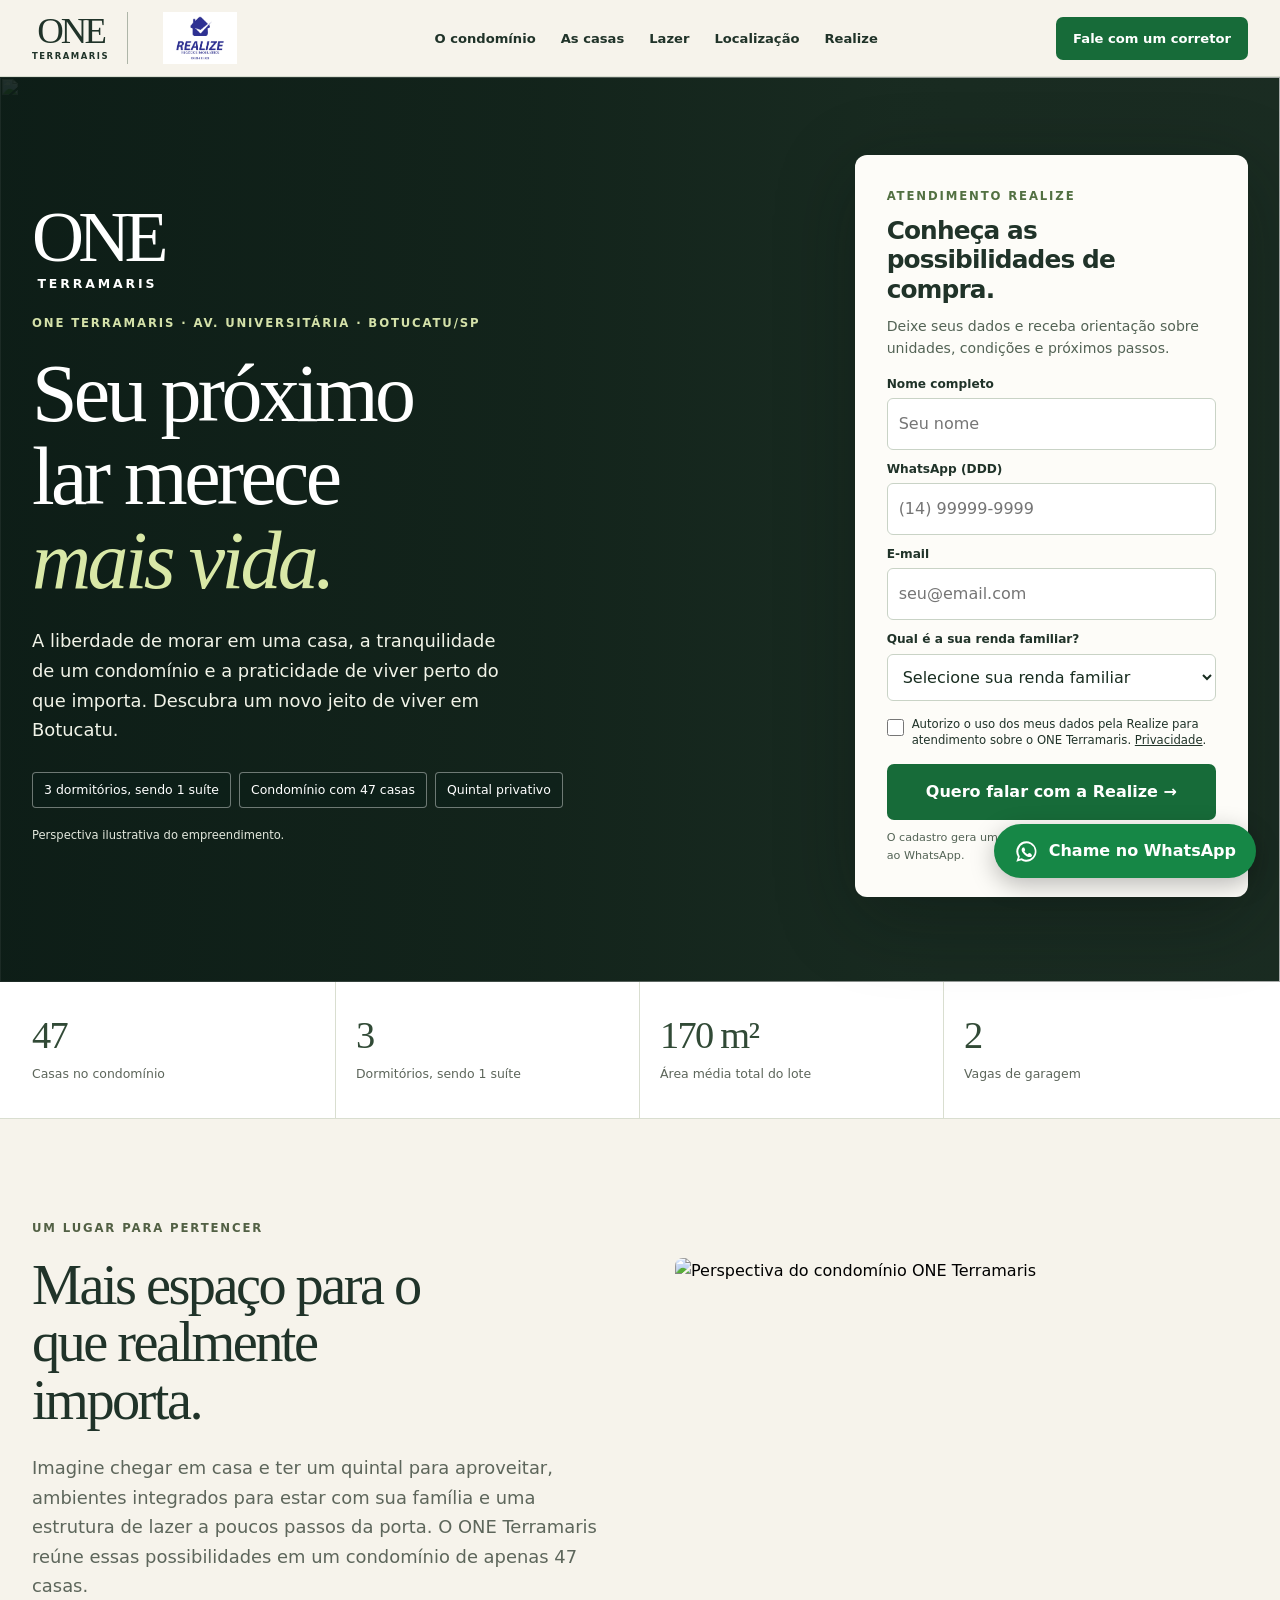
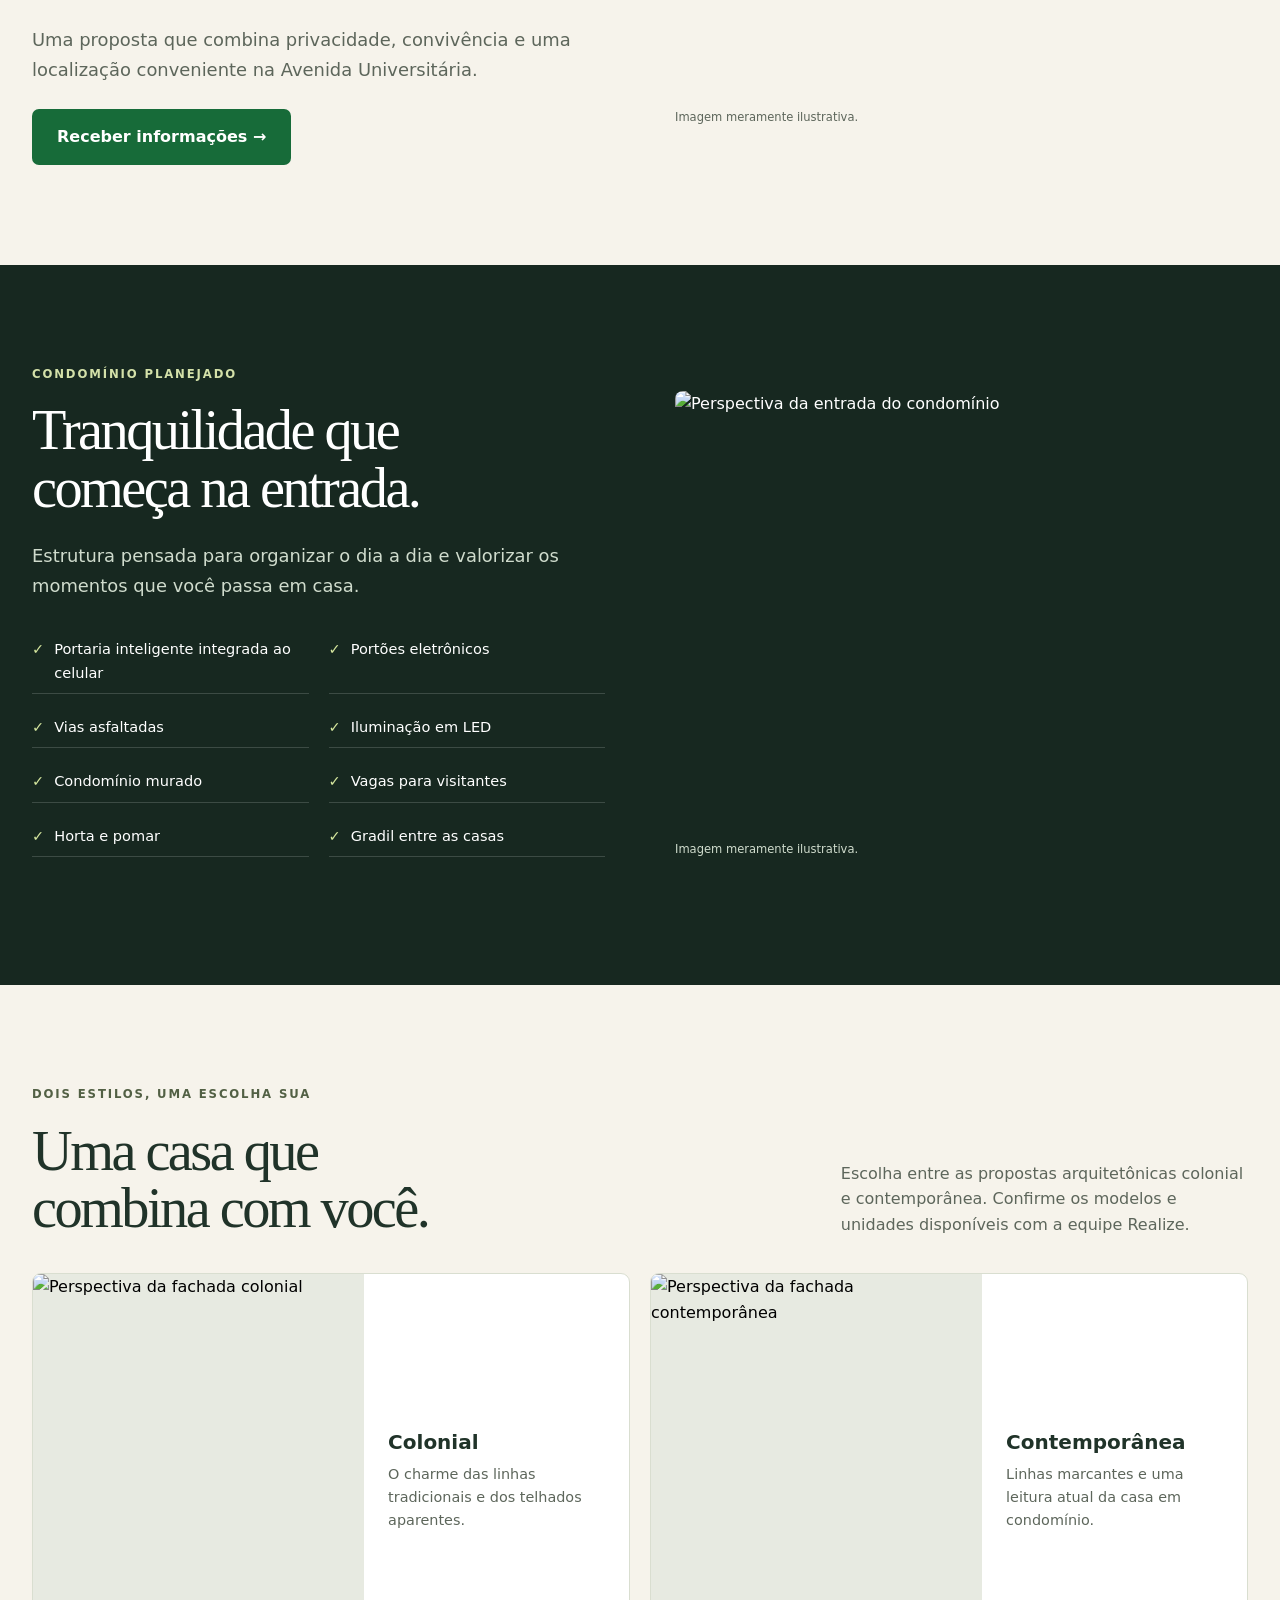
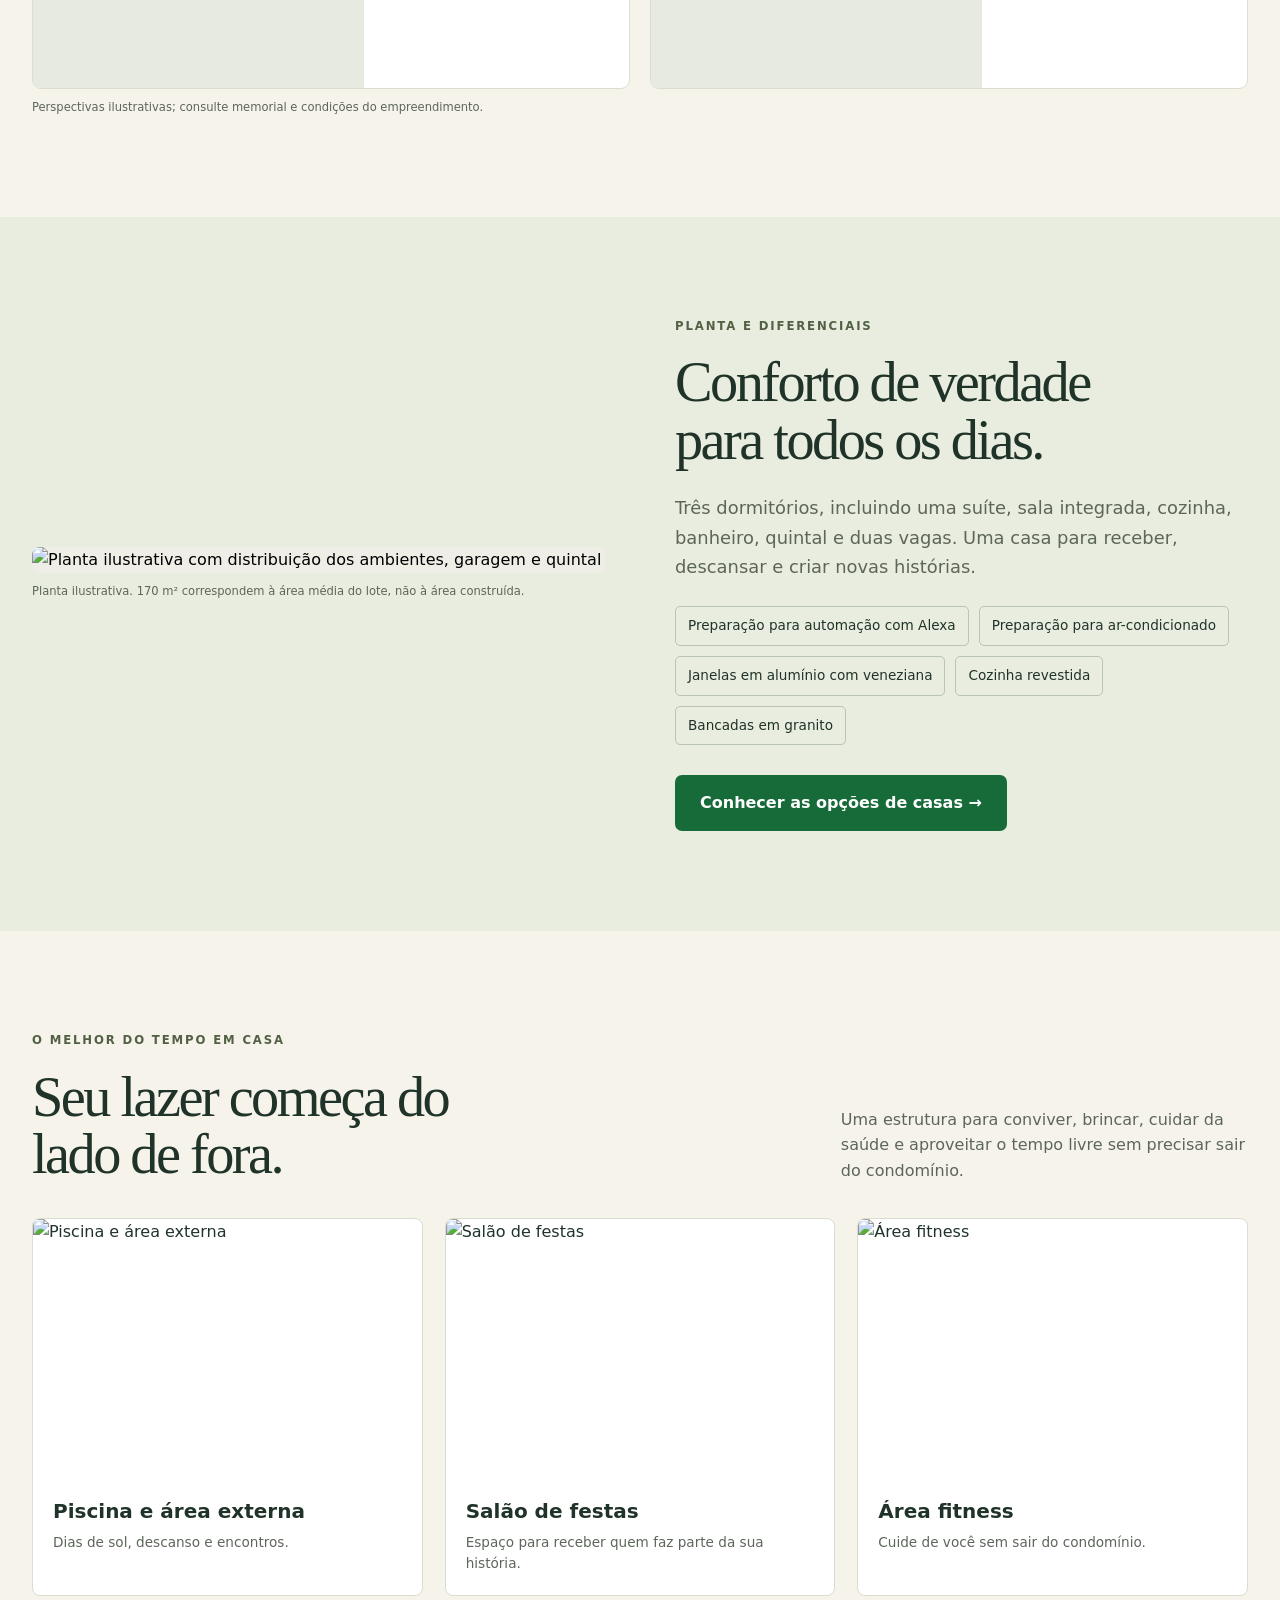
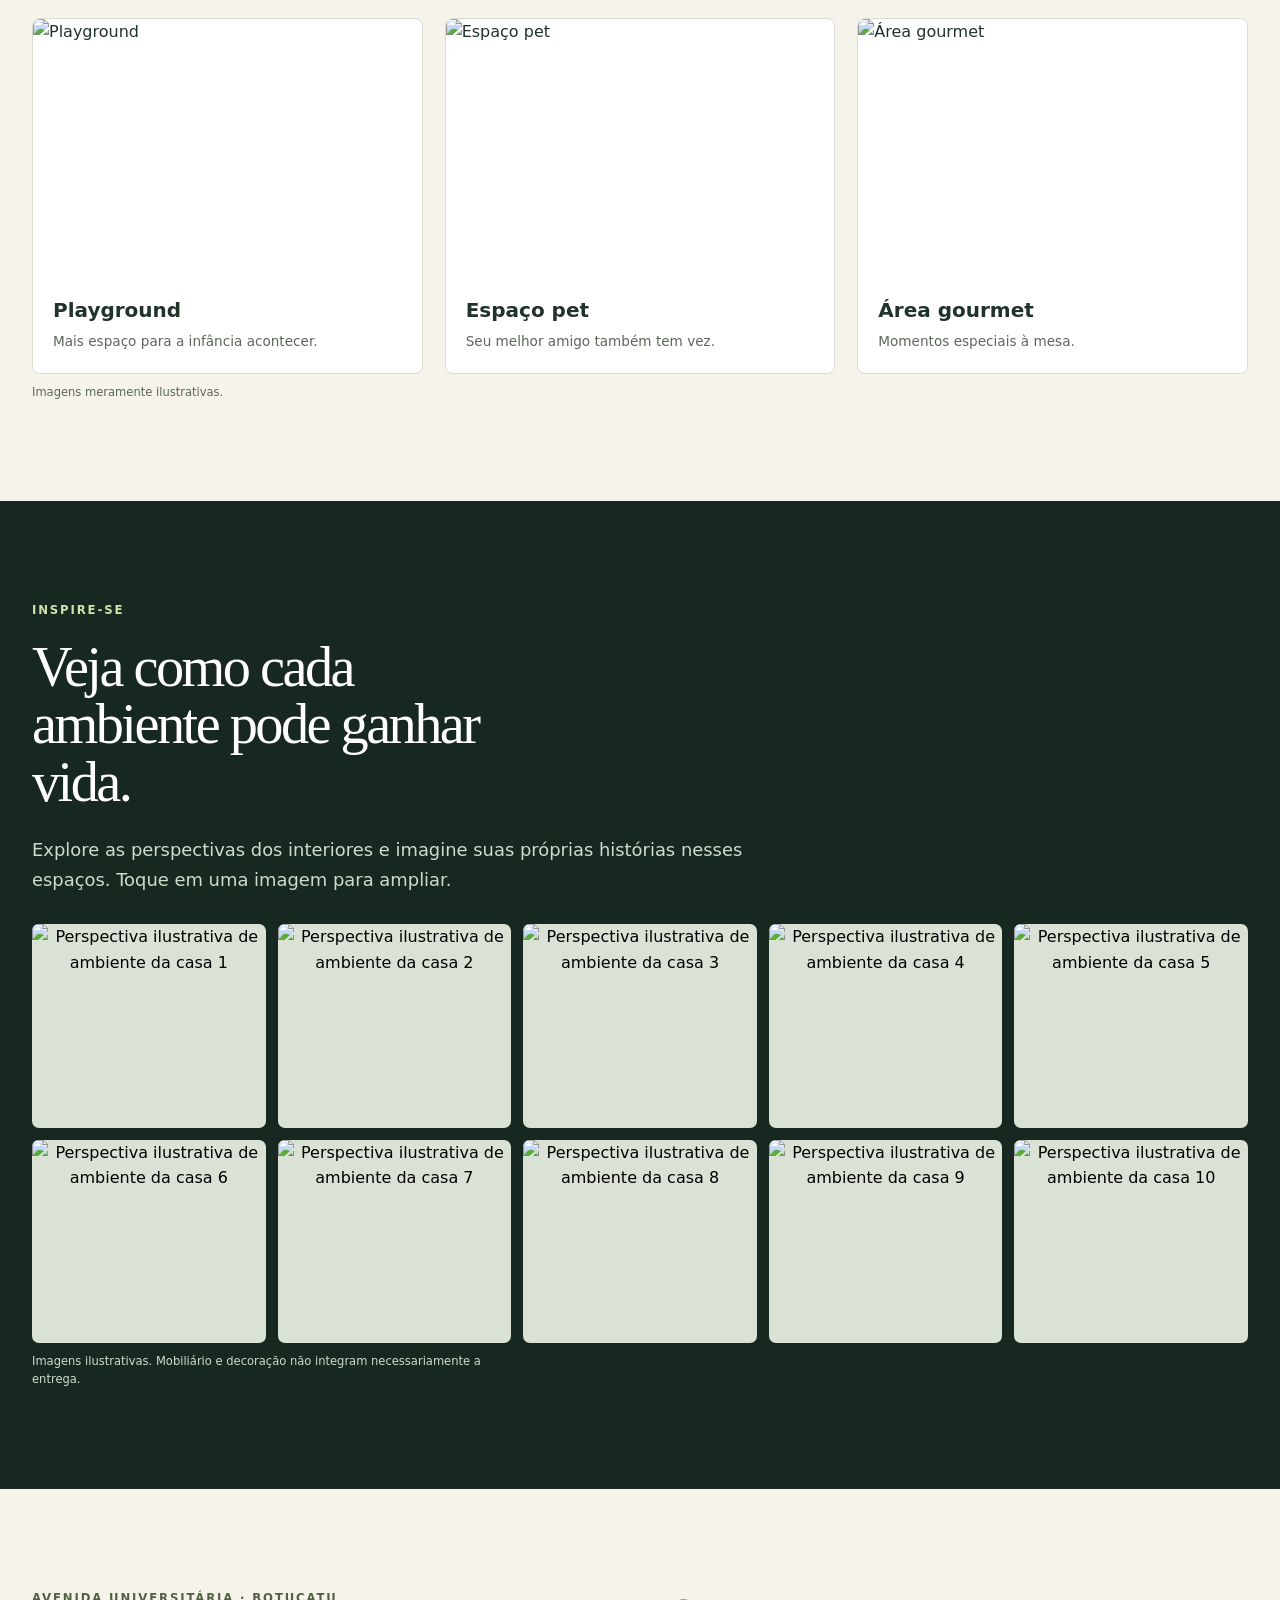
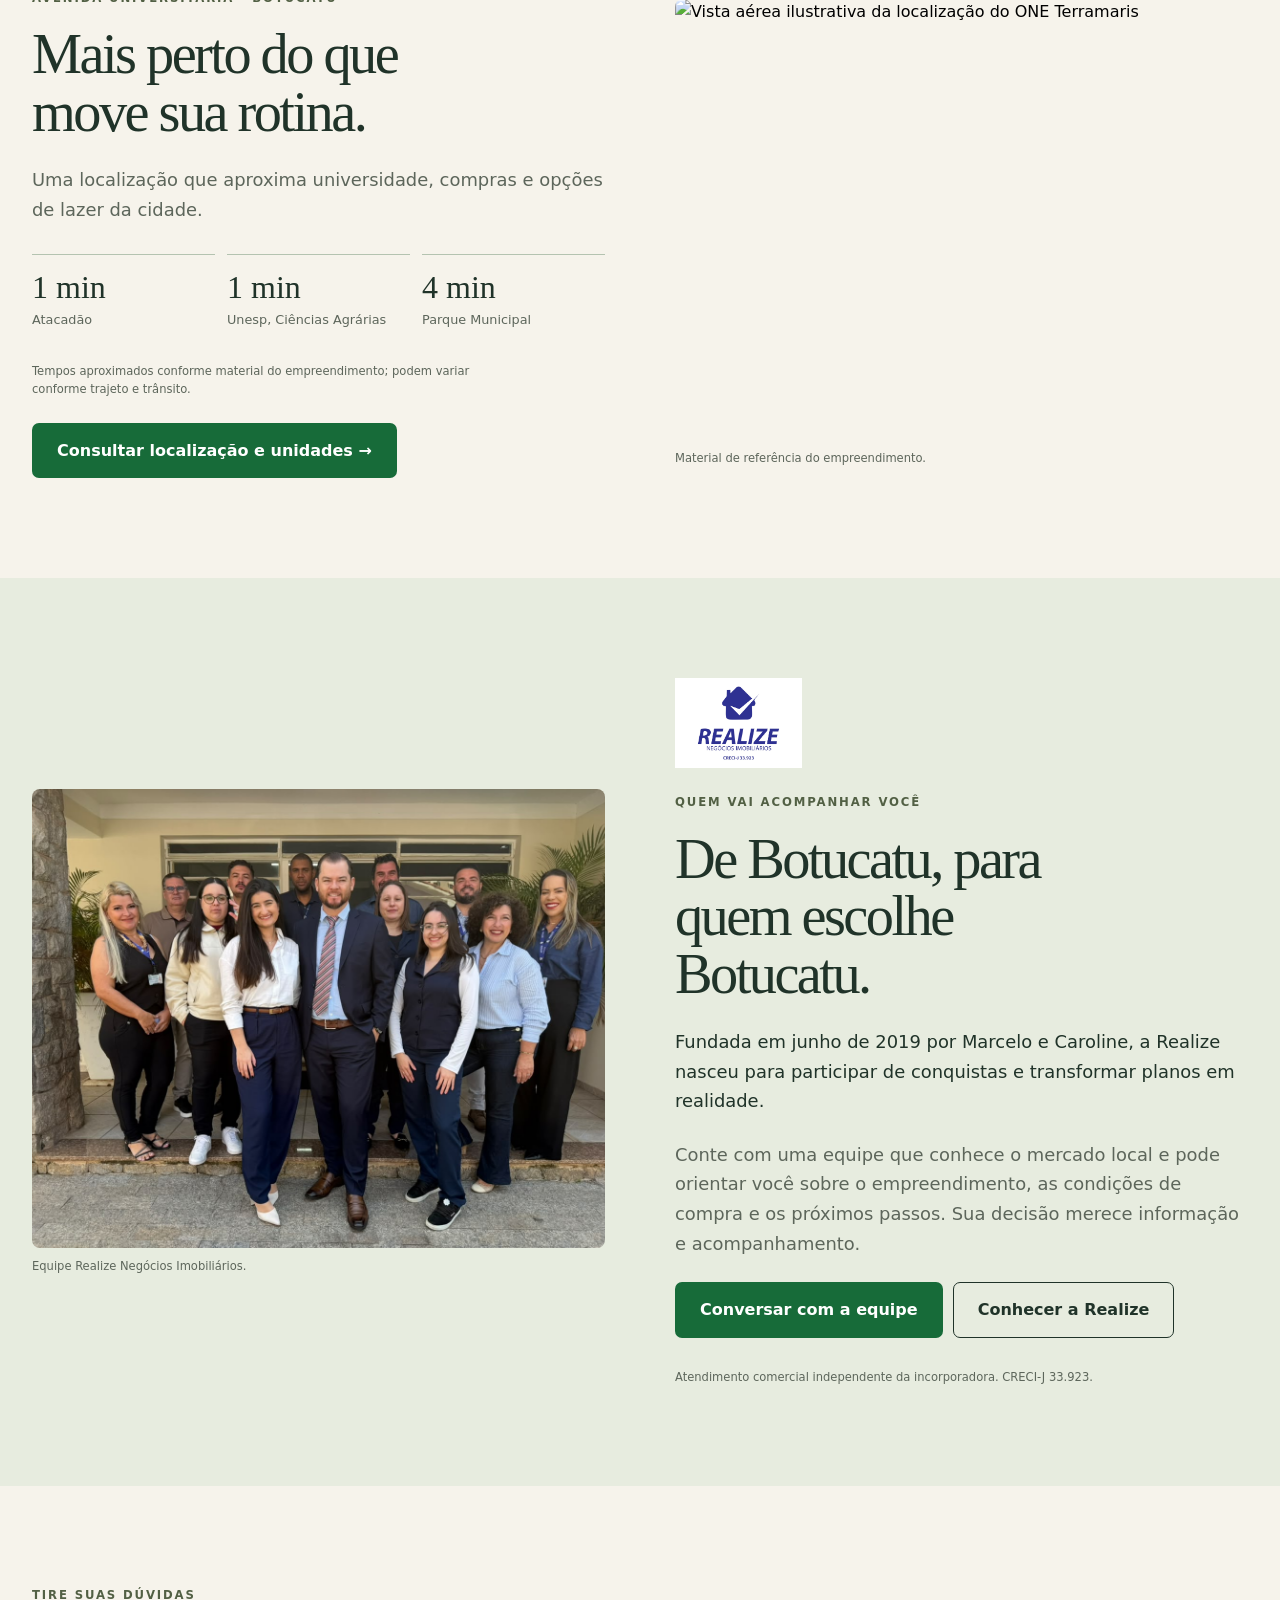
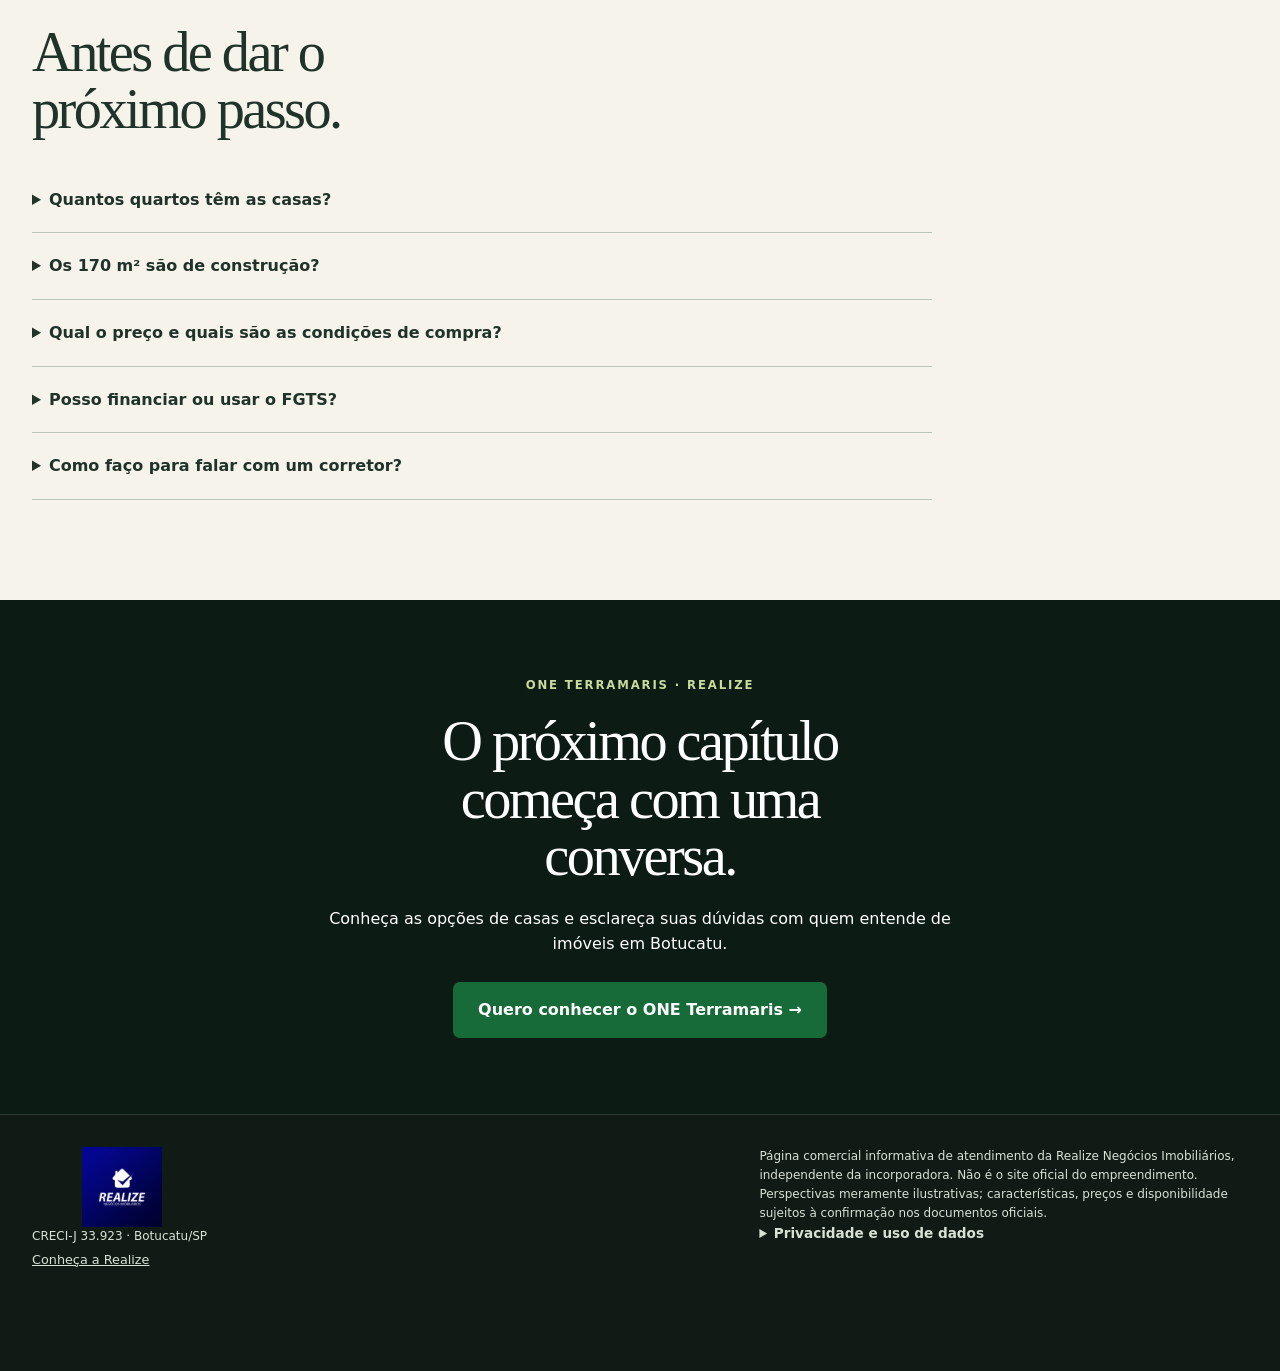
==== commit 5fd83e64: "refine(one): chat lateral padrão Alea, marcas e visualização das imagens" ====
--- a/one-terramaris/index.html
+++ b/one-terramaris/index.html
@@ -4,23 +4,30 @@
 @media(max-width:760px){.nav-links{display:none}.nav-inner{min-height:62px;gap:12px}.brand img{width:100px}.brand span{display:none}.nav .btn{padding:9px 12px;font-size:.75rem}.wrap{width:calc(100% - 36px)}.hero{min-height:0;padding:52px 0 42px}.hero:after{background:linear-gradient(180deg,#10231bc9 0%,#11241ce8 55%,#10221bf7 100%)}.hero-layout,.split{grid-template-columns:1fr;gap:32px}.hero .hero-bg{height:530px;object-position:48% center}.hero h1{font-size:clamp(2.9rem,11vw,4.6rem);max-width:12ch}.project-logo{width:128px;margin-bottom:22px}.hero .lead{font-size:1rem}.form-card{padding:23px}.metric-grid{grid-template-columns:repeat(2,1fr)}.metric{padding:23px 14px;border-bottom:1px solid var(--line)}.metric:nth-child(even){border-right:0}.metric:nth-child(3){padding-left:0}.metric:nth-child(n+3){border-bottom:0}.section{padding:58px 0}.heading-row{display:block}.heading-row p{margin-top:15px}.arch-grid,.leisure-grid{grid-template-columns:1fr 1fr;gap:12px}.arch div,.leisure-card div{padding:14px}.gallery{grid-template-columns:repeat(2,1fr);gap:8px}.gallery-item:first-child{grid-column:span 2;grid-row:span 1}.gallery-item:first-child img{aspect-ratio:1.65;height:auto}.location-times b{font-size:1.65rem}.location-times{gap:8px}.float{right:12px;bottom:12px;padding:12px 17px;font-size:.82rem}.feature-list{grid-template-columns:1fr}.team .photo{aspect-ratio:1.5}.footer-row{gap:15px}.closing{padding:60px 0}}
 @media(max-width:380px){.arch-grid,.leisure-grid{grid-template-columns:1fr}.nav .btn{font-size:.68rem}.hero h1{font-size:2.8rem}}
 @media(prefers-reduced-motion:reduce){*,*::before,*::after{scroll-behavior:auto!important;transition:none!important;animation:none!important}}
+
+
+/* Revisão visual ONE: marca legível, imagens sem espaços vazios e chat lateral no padrão Alea */
+.brand-lockup{display:flex;gap:18px;align-items:center;flex-shrink:0}.one-wordmark{display:flex;flex-direction:column;line-height:.82;align-items:center;text-decoration:none;color:#203329}.one-wordmark strong,.project-mark strong{font-family:Georgia,serif;font-weight:400;font-size:2.3rem;letter-spacing:-.08em}.one-wordmark span,.project-mark span{font-size:.53rem;letter-spacing:.18em;font-weight:750;margin-top:7px}.brand-lockup .brand{border-left:1px solid #aeb5a8;padding-left:16px;gap:9px}.brand-lockup .brand img{width:112px;height:52px;object-fit:contain}.brand-lockup .brand span{display:none}.project-mark{display:inline-flex;flex-direction:column;align-items:center;line-height:.82;color:#fff;margin-bottom:25px}.project-mark strong{font-size:4.5rem}.project-mark span{font-size:.78rem;margin-top:12px;letter-spacing:.23em}.hero:after{background:linear-gradient(90deg,#0c1c16e8 0%,#0f2018b5 42%,#10251b46 70%,#10251b20 100%)}.hero-bg{object-position:center 43%}.arch{display:grid;grid-template-columns:minmax(0,1fr) minmax(0,.8fr);align-items:stretch}.arch .image-zoom{height:100%;border-radius:0;overflow:hidden}.arch img{height:100%;aspect-ratio:4/5;object-fit:cover;background:#e7eae1}.arch div{display:flex;flex-direction:column;justify-content:center;padding:24px}.gallery{grid-template-columns:repeat(5,minmax(0,1fr));gap:12px}.gallery-item:first-child{grid-column:auto;grid-row:auto}.gallery-item img,.gallery-item:first-child img{height:auto;aspect-ratio:1.15;object-fit:cover}.image-zoom{display:block;width:100%;padding:0;border:0;background:transparent;border-radius:8px;cursor:zoom-in;text-align:left}.image-zoom img{width:100%;display:block}.image-zoom:focus-visible{outline:3px solid #e9ad51}.team-logo{width:220px;max-height:90px}.footer img{width:180px;max-height:80px}.float{background:#168746}.float:hover{background:#116b37}#chat{position:fixed;inset:auto 24px 88px auto;width:min(365px,calc(100vw - 32px));margin:0;max-width:none;max-height:min(680px,calc(100dvh - 110px));overflow:auto;border:1px solid #d0d9cc;border-radius:14px;background:#faf8f1;box-shadow:0 14px 55px #0c20164d;z-index:85;color:var(--ink)}#chat:not([open]){display:none}#chat .chat-panel{width:100%;padding:0;background:#faf8f1}#chat .chat-top{background:#203b2b;color:#fff;padding:17px 17px 15px;align-items:flex-start}#chat .chat-top h2{font-size:1.04rem;margin:0}#chat .chat-top p{font-size:.72rem;color:#d7e5d2;margin:4px 0 0}#chat .chat-top .close{color:#fff;padding:1px 4px;font-size:1.6rem}#chat .chat-feed{margin:0;padding:16px 12px;background:#e9eddf;min-height:125px;max-height:min(290px,35dvh);overflow:auto}#chat .bubble{background:#fff;box-shadow:0 1px 2px #0001;padding:9px 11px;font-size:.83rem}#chat .bubble.user{background:#d4ecc8}#chat #chat-entry{display:grid;grid-template-columns:minmax(0,1fr) 44px;align-items:end;gap:7px;padding:12px}#chat #chat-entry[hidden]{display:none!important}#chat #chat-entry .prompt{grid-column:1/-1;margin:0;font-size:.75rem}#chat #chat-input,#chat #chat-renda{min-width:0;min-height:44px;padding:9px 10px;font-size:.88rem}#chat .chat-send{width:44px;min-width:44px;height:44px;min-height:44px;margin:0;padding:0;border-radius:50%;background:#168746}#chat .chat-send span{font-size:1.1rem}#chat #chat-consent,#chat #chat-confirmation,#chat #chat-error{margin:10px 12px 12px}#chat #chat-consent .btn,#chat #chat-confirmation .btn{background:#168746}#chat #chat-consent .consent{margin:0 0 10px}#chat #chat-confirmation .btn{display:flex}.lightbox img{width:auto}.hero .proof{gap:8px}
+@media(max-width:1080px){.brand-lockup{gap:12px}.brand-lockup .brand{padding-left:10px}.brand-lockup .brand img{width:90px}.nav-links{gap:13px}.nav-links a{font-size:.75rem}}
+@media(max-width:760px){.brand-lockup{gap:10px}.brand-lockup .brand{padding-left:10px}.one-wordmark strong{font-size:1.75rem}.one-wordmark span{font-size:.43rem}.brand-lockup .brand img{width:75px;height:39px}.project-mark strong{font-size:3.6rem}.project-mark span{font-size:.65rem}.hero:after{background:linear-gradient(180deg,#10231ba8 0%,#11241cd9 49%,#10221bf8 100%)}.arch{display:flex;flex-direction:column}.arch img{width:100%;height:auto;aspect-ratio:4/5}.arch div{padding:14px;flex:1}.gallery{grid-template-columns:repeat(2,minmax(0,1fr));gap:8px}.gallery-item:first-child{grid-column:auto;grid-row:auto}.gallery-item:first-child img{aspect-ratio:1.15;height:auto}#chat{right:12px;bottom:72px;max-height:calc(100dvh - 88px)}}
+@media(max-width:380px){.brand-lockup .brand img{width:60px}.one-wordmark strong{font-size:1.5rem}.nav .btn{font-size:.66rem;padding:8px}.brand-lockup{gap:8px}.brand-lockup .brand{padding-left:8px}}
 </style></head><body>
-<a class="skip" href="#conteudo">Ir ao conteúdo</a><header class="nav"><div class="wrap nav-inner"><a class="brand" href="/realize.html" aria-label="Conheça a Realize"><img src="/assets_aprovados/logo-realize-oficial-azul.jpg" alt="Realize Negócios Imobiliários"><span>Atendimento imobiliário</span></a><nav class="nav-links" aria-label="Navegação"><a href="#empreendimento">O condomínio</a><a href="#casas">As casas</a><a href="#lazer">Lazer</a><a href="#localizacao">Localização</a><a href="#realize">Realize</a></nav><a class="btn" href="#cadastro">Fale com um corretor</a></div></header>
-<main id="conteudo"><section class="hero" id="inicio"><img class="hero-bg" src="https://onebotucatu.com.br/images/hero-portaria.png" alt="" fetchpriority="high" decoding="async" referrerpolicy="no-referrer"><div class="wrap hero-layout"><div><img class="project-logo" src="https://onebotucatu.com.br/images/logo.svg" alt="ONE Terramaris Residencial" referrerpolicy="no-referrer"><span class="eyebrow">ONE Terramaris · Av. Universitária · Botucatu/SP</span><h1>Seu próximo lar merece <em>mais vida.</em></h1><p class="lead">A liberdade de morar em uma casa, a tranquilidade de um condomínio e a praticidade de viver perto do que importa. Descubra um novo jeito de viver em Botucatu.</p><div class="proof"><span>3 dormitórios, sendo 1 suíte</span><span>Condomínio com 47 casas</span><span>Quintal privativo</span></div><p class="caption">Perspectiva ilustrativa do empreendimento.</p></div><div class="form-card" id="cadastro"><span class="eyebrow">Atendimento Realize</span><h2>Conheça as possibilidades de compra.</h2><p>Deixe seus dados e receba orientação sobre unidades, condições e próximos passos.</p><form id="lead-form"><label for="nome">Nome completo</label><input id="nome" name="nome" autocomplete="name" minlength="3" maxlength="120" required placeholder="Seu nome"><label for="whatsapp">WhatsApp (DDD)</label><input id="whatsapp" name="whatsapp" type="tel" autocomplete="tel-national" maxlength="16" required placeholder="(14) 99999-9999"><label for="email">E-mail</label><input id="email" name="email" type="email" autocomplete="email" required placeholder="seu@email.com"><label for="renda">Qual é a sua renda familiar?</label><select id="renda" name="renda" required><option value="">Selecione sua renda familiar</option><option>Até R$ 3.000</option><option>R$ 3.001 a R$ 5.000</option><option>R$ 5.001 a R$ 8.000</option><option>Acima de R$ 8.000</option><option>Prefiro conversar com a equipe</option></select><label class="consent"><input name="consentimento" type="checkbox" required><span>Autorizo o uso dos meus dados pela Realize para atendimento sobre o ONE Terramaris. <a href="#privacidade">Privacidade</a>.</span></label><input class="trap" name="website" tabindex="-1" autocomplete="off" aria-hidden="true"><button class="btn" type="submit">Quero falar com a Realize →</button><div id="notice" class="notice" role="alert" hidden></div><p class="fine">O cadastro gera um protocolo antes do encaminhamento ao WhatsApp.</p></form><div class="confirmation" id="confirmation" role="status" hidden></div></div></div></section>
+<a class="skip" href="#conteudo">Ir ao conteúdo</a><header class="nav"><div class="wrap nav-inner"><div class="brand-lockup"><a class="one-wordmark" href="#inicio" aria-label="ONE Terramaris, início"><strong>ONE</strong><span>TERRAMARIS</span></a><a class="brand" href="/realize.html" aria-label="Conheça a Realize"><img src="/assets_aprovados/logo-realize-oficial-azul.jpg" alt="Realize Negócios Imobiliários"><span>Atendimento imobiliário</span></a></div><nav class="nav-links" aria-label="Navegação"><a href="#empreendimento">O condomínio</a><a href="#casas">As casas</a><a href="#lazer">Lazer</a><a href="#localizacao">Localização</a><a href="#realize">Realize</a></nav><a class="btn" href="#cadastro">Fale com um corretor</a></div></header>
+<main id="conteudo"><section class="hero" id="inicio"><img class="hero-bg" src="https://onebotucatu.com.br/images/hero-portaria.png" alt="" fetchpriority="high" decoding="async" referrerpolicy="no-referrer"><div class="wrap hero-layout"><div><div class="project-mark" aria-label="ONE Terramaris Residencial"><strong>ONE</strong><span>TERRAMARIS</span></div><span class="eyebrow">ONE Terramaris · Av. Universitária · Botucatu/SP</span><h1>Seu próximo lar merece <em>mais vida.</em></h1><p class="lead">A liberdade de morar em uma casa, a tranquilidade de um condomínio e a praticidade de viver perto do que importa. Descubra um novo jeito de viver em Botucatu.</p><div class="proof"><span>3 dormitórios, sendo 1 suíte</span><span>Condomínio com 47 casas</span><span>Quintal privativo</span></div><p class="caption">Perspectiva ilustrativa do empreendimento.</p></div><div class="form-card" id="cadastro"><span class="eyebrow">Atendimento Realize</span><h2>Conheça as possibilidades de compra.</h2><p>Deixe seus dados e receba orientação sobre unidades, condições e próximos passos.</p><form id="lead-form"><label for="nome">Nome completo</label><input id="nome" name="nome" autocomplete="name" minlength="3" maxlength="120" required placeholder="Seu nome"><label for="whatsapp">WhatsApp (DDD)</label><input id="whatsapp" name="whatsapp" type="tel" autocomplete="tel-national" maxlength="16" required placeholder="(14) 99999-9999"><label for="email">E-mail</label><input id="email" name="email" type="email" autocomplete="email" required placeholder="seu@email.com"><label for="renda">Qual é a sua renda familiar?</label><select id="renda" name="renda" required><option value="">Selecione sua renda familiar</option><option>Até R$ 3.000</option><option>R$ 3.001 a R$ 5.000</option><option>R$ 5.001 a R$ 8.000</option><option>Acima de R$ 8.000</option><option>Prefiro conversar com a equipe</option></select><label class="consent"><input name="consentimento" type="checkbox" required><span>Autorizo o uso dos meus dados pela Realize para atendimento sobre o ONE Terramaris. <a href="#privacidade">Privacidade</a>.</span></label><input class="trap" name="website" tabindex="-1" autocomplete="off" aria-hidden="true"><button class="btn" type="submit">Quero falar com a Realize →</button><div id="notice" class="notice" role="alert" hidden></div><p class="fine">O cadastro gera um protocolo antes do encaminhamento ao WhatsApp.</p></form><div class="confirmation" id="confirmation" role="status" hidden></div></div></div></section>
 <div class="metrics"><div class="wrap metric-grid"><div class="metric"><b>47</b><span>Casas no condomínio</span></div><div class="metric"><b>3</b><span>Dormitórios, sendo 1 suíte</span></div><div class="metric"><b>170 m²</b><span>Área média total do lote</span></div><div class="metric"><b>2</b><span>Vagas de garagem</span></div></div></div>
-<section class="section" id="empreendimento"><div class="wrap split"><div><span class="eyebrow">Um lugar para pertencer</span><h2>Mais espaço para o que realmente importa.</h2><p class="lead muted">Imagine chegar em casa e ter um quintal para aproveitar, ambientes integrados para estar com sua família e uma estrutura de lazer a poucos passos da porta. O ONE Terramaris reúne essas possibilidades em um condomínio de apenas 47 casas.</p><p class="lead muted">Uma proposta que combina privacidade, convivência e uma localização conveniente na Avenida Universitária.</p><a class="btn" style="margin-top:25px" href="#cadastro">Receber informações →</a></div><figure class="image-frame"><picture><source srcset="https://onebotucatu.com.br/images/condominio-640w.webp 640w,https://onebotucatu.com.br/images/condominio-1024w.webp 1024w,https://onebotucatu.com.br/images/condominio-1920w.webp 1920w" sizes="(max-width:760px) 100vw,50vw" type="image/webp"><img class="photo" src="https://onebotucatu.com.br/images/condominio.png" alt="Perspectiva do condomínio ONE Terramaris" loading="lazy" decoding="async" referrerpolicy="no-referrer" ></picture><figcaption class="caption">Imagem meramente ilustrativa.</figcaption></figure></div></section>
+<section class="section" id="empreendimento"><div class="wrap split"><div><span class="eyebrow">Um lugar para pertencer</span><h2>Mais espaço para o que realmente importa.</h2><p class="lead muted">Imagine chegar em casa e ter um quintal para aproveitar, ambientes integrados para estar com sua família e uma estrutura de lazer a poucos passos da porta. O ONE Terramaris reúne essas possibilidades em um condomínio de apenas 47 casas.</p><p class="lead muted">Uma proposta que combina privacidade, convivência e uma localização conveniente na Avenida Universitária.</p><a class="btn" style="margin-top:25px" href="#cadastro">Receber informações →</a></div><figure class="image-frame"><button class="image-zoom" type="button" data-full="https://onebotucatu.com.br/images/condominio.png" aria-label="Ampliar imagem"><picture><source srcset="https://onebotucatu.com.br/images/condominio-640w.webp 640w,https://onebotucatu.com.br/images/condominio-1024w.webp 1024w,https://onebotucatu.com.br/images/condominio-1920w.webp 1920w" sizes="(max-width:760px) 100vw,50vw" type="image/webp"><img class="photo" src="https://onebotucatu.com.br/images/condominio.png" alt="Perspectiva do condomínio ONE Terramaris" loading="lazy" decoding="async" referrerpolicy="no-referrer" ></picture></button><figcaption class="caption">Imagem meramente ilustrativa.</figcaption></figure></div></section>
 <section class="section dark"><div class="wrap split"><div><span class="eyebrow">Condomínio planejado</span><h2>Tranquilidade que começa na entrada.</h2><p class="lead muted">Estrutura pensada para organizar o dia a dia e valorizar os momentos que você passa em casa.</p><ul class="feature-list"><li>Portaria inteligente integrada ao celular</li><li>Portões eletrônicos</li><li>Vias asfaltadas</li><li>Iluminação em LED</li><li>Condomínio murado</li><li>Vagas para visitantes</li><li>Horta e pomar</li><li>Gradil entre as casas</li></ul></div><figure class="image-frame"><img class="photo" src="https://onebotucatu.com.br/images/hero-portaria.png" alt="Perspectiva da entrada do condomínio" loading="lazy" decoding="async" referrerpolicy="no-referrer" ><figcaption class="caption">Imagem meramente ilustrativa.</figcaption></figure></div></section>
-<section class="section" id="casas"><div class="wrap"><div class="heading-row"><div><span class="eyebrow">Dois estilos, uma escolha sua</span><h2>Uma casa que combina com você.</h2></div><p class="muted">Escolha entre as propostas arquitetônicas colonial e contemporânea. Confirme os modelos e unidades disponíveis com a equipe Realize.</p></div><div class="arch-grid"><article class="arch"><img class="" src="https://onebotucatu.com.br/images/casa-1.png" alt="Perspectiva da fachada colonial" loading="lazy" decoding="async" referrerpolicy="no-referrer" ><div><h3>Colonial</h3><p>O charme das linhas tradicionais e dos telhados aparentes.</p></div></article><article class="arch"><img class="" src="https://onebotucatu.com.br/images/casa-2.png" alt="Perspectiva da fachada contemporânea" loading="lazy" decoding="async" referrerpolicy="no-referrer" ><div><h3>Contemporânea</h3><p>Linhas marcantes e uma leitura atual da casa em condomínio.</p></div></article></div><p class="caption">Perspectivas ilustrativas; consulte memorial e condições do empreendimento.</p></div></section>
-<section class="section" style="background:#e9eddf"><div class="wrap split"><figure class="plan image-frame"><img class="" src="https://onebotucatu.com.br/images/planta-170.png" alt="Planta ilustrativa com distribuição dos ambientes, garagem e quintal" loading="lazy" decoding="async" referrerpolicy="no-referrer" ><figcaption class="caption">Planta ilustrativa. 170 m² correspondem à área média do lote, não à área construída.</figcaption></figure><div><span class="eyebrow">Planta e diferenciais</span><h2>Conforto de verdade para todos os dias.</h2><p class="lead muted">Três dormitórios, incluindo uma suíte, sala integrada, cozinha, banheiro, quintal e duas vagas. Uma casa para receber, descansar e criar novas histórias.</p><div class="pills"><span>Preparação para automação com Alexa</span><span>Preparação para ar-condicionado</span><span>Janelas em alumínio com veneziana</span><span>Cozinha revestida</span><span>Bancadas em granito</span></div><a class="btn" href="#cadastro">Conhecer as opções de casas →</a></div></div></section>
+<section class="section" id="casas"><div class="wrap"><div class="heading-row"><div><span class="eyebrow">Dois estilos, uma escolha sua</span><h2>Uma casa que combina com você.</h2></div><p class="muted">Escolha entre as propostas arquitetônicas colonial e contemporânea. Confirme os modelos e unidades disponíveis com a equipe Realize.</p></div><div class="arch-grid"><article class="arch"><button class="image-zoom" type="button" data-full="https://onebotucatu.com.br/images/casa-1.png" aria-label="Ampliar imagem"><img class="" src="https://onebotucatu.com.br/images/casa-1.png" alt="Perspectiva da fachada colonial" loading="lazy" decoding="async" referrerpolicy="no-referrer" ></button><div><h3>Colonial</h3><p>O charme das linhas tradicionais e dos telhados aparentes.</p></div></article><article class="arch"><button class="image-zoom" type="button" data-full="https://onebotucatu.com.br/images/casa-2.png" aria-label="Ampliar imagem"><img class="" src="https://onebotucatu.com.br/images/casa-2.png" alt="Perspectiva da fachada contemporânea" loading="lazy" decoding="async" referrerpolicy="no-referrer" ></button><div><h3>Contemporânea</h3><p>Linhas marcantes e uma leitura atual da casa em condomínio.</p></div></article></div><p class="caption">Perspectivas ilustrativas; consulte memorial e condições do empreendimento.</p></div></section>
+<section class="section" style="background:#e9eddf"><div class="wrap split"><figure class="plan image-frame"><button class="image-zoom" type="button" data-full="https://onebotucatu.com.br/images/planta-170.png" aria-label="Ampliar imagem"><img class="" src="https://onebotucatu.com.br/images/planta-170.png" alt="Planta ilustrativa com distribuição dos ambientes, garagem e quintal" loading="lazy" decoding="async" referrerpolicy="no-referrer" ></button><figcaption class="caption">Planta ilustrativa. 170 m² correspondem à área média do lote, não à área construída.</figcaption></figure><div><span class="eyebrow">Planta e diferenciais</span><h2>Conforto de verdade para todos os dias.</h2><p class="lead muted">Três dormitórios, incluindo uma suíte, sala integrada, cozinha, banheiro, quintal e duas vagas. Uma casa para receber, descansar e criar novas histórias.</p><div class="pills"><span>Preparação para automação com Alexa</span><span>Preparação para ar-condicionado</span><span>Janelas em alumínio com veneziana</span><span>Cozinha revestida</span><span>Bancadas em granito</span></div><a class="btn" href="#cadastro">Conhecer as opções de casas →</a></div></div></section>
 <section class="section" id="lazer"><div class="wrap"><div class="heading-row"><div><span class="eyebrow">O melhor do tempo em casa</span><h2>Seu lazer começa do lado de fora.</h2></div><p class="muted">Uma estrutura para conviver, brincar, cuidar da saúde e aproveitar o tempo livre sem precisar sair do condomínio.</p></div><div class="leisure-grid"><article class="leisure-card"><img class="" src="https://onebotucatu.com.br/images/piscina.png" alt="Piscina e área externa" loading="lazy" decoding="async" referrerpolicy="no-referrer" ><div><h3>Piscina e área externa</h3><p>Dias de sol, descanso e encontros.</p></div></article><article class="leisure-card"><img class="" src="https://onebotucatu.com.br/images/salao-de-festas.png" alt="Salão de festas" loading="lazy" decoding="async" referrerpolicy="no-referrer" ><div><h3>Salão de festas</h3><p>Espaço para receber quem faz parte da sua história.</p></div></article><article class="leisure-card"><img class="" src="https://onebotucatu.com.br/images/area-fitness.png" alt="Área fitness" loading="lazy" decoding="async" referrerpolicy="no-referrer" ><div><h3>Área fitness</h3><p>Cuide de você sem sair do condomínio.</p></div></article><article class="leisure-card"><img class="" src="https://onebotucatu.com.br/images/playground.png" alt="Playground" loading="lazy" decoding="async" referrerpolicy="no-referrer" ><div><h3>Playground</h3><p>Mais espaço para a infância acontecer.</p></div></article><article class="leisure-card"><img class="" src="https://onebotucatu.com.br/images/espaco-pet.png" alt="Espaço pet" loading="lazy" decoding="async" referrerpolicy="no-referrer" ><div><h3>Espaço pet</h3><p>Seu melhor amigo também tem vez.</p></div></article><article class="leisure-card"><img class="" src="https://onebotucatu.com.br/images/piscina.jpg" alt="Área gourmet" loading="lazy" decoding="async" referrerpolicy="no-referrer" ><div><h3>Área gourmet</h3><p>Momentos especiais à mesa.</p></div></article></div><p class="caption">Imagens meramente ilustrativas.</p></div></section>
 <section class="section dark"><div class="wrap"><span class="eyebrow">Inspire-se</span><h2>Veja como cada ambiente pode ganhar vida.</h2><p class="lead muted">Explore as perspectivas dos interiores e imagine suas próprias histórias nesses espaços. Toque em uma imagem para ampliar.</p><div class="gallery"><button class="gallery-item" type="button" data-full="https://onebotucatu.com.br/images/slide-render1.jpg" aria-label="Ampliar perspectiva interna 1"><img class="" src="https://onebotucatu.com.br/images/slide-render1.jpg" alt="Perspectiva ilustrativa de ambiente da casa 1" loading="lazy" decoding="async" referrerpolicy="no-referrer" ></button><button class="gallery-item" type="button" data-full="https://onebotucatu.com.br/images/slide-render2.png" aria-label="Ampliar perspectiva interna 2"><img class="" src="https://onebotucatu.com.br/images/slide-render2.png" alt="Perspectiva ilustrativa de ambiente da casa 2" loading="lazy" decoding="async" referrerpolicy="no-referrer" ></button><button class="gallery-item" type="button" data-full="https://onebotucatu.com.br/images/slide-render3.png" aria-label="Ampliar perspectiva interna 3"><img class="" src="https://onebotucatu.com.br/images/slide-render3.png" alt="Perspectiva ilustrativa de ambiente da casa 3" loading="lazy" decoding="async" referrerpolicy="no-referrer" ></button><button class="gallery-item" type="button" data-full="https://onebotucatu.com.br/images/slide-render4.png" aria-label="Ampliar perspectiva interna 4"><img class="" src="https://onebotucatu.com.br/images/slide-render4.png" alt="Perspectiva ilustrativa de ambiente da casa 4" loading="lazy" decoding="async" referrerpolicy="no-referrer" ></button><button class="gallery-item" type="button" data-full="https://onebotucatu.com.br/images/slide-render5.png" aria-label="Ampliar perspectiva interna 5"><img class="" src="https://onebotucatu.com.br/images/slide-render5.png" alt="Perspectiva ilustrativa de ambiente da casa 5" loading="lazy" decoding="async" referrerpolicy="no-referrer" ></button><button class="gallery-item" type="button" data-full="https://onebotucatu.com.br/images/slide-render6.png" aria-label="Ampliar perspectiva interna 6"><img class="" src="https://onebotucatu.com.br/images/slide-render6.png" alt="Perspectiva ilustrativa de ambiente da casa 6" loading="lazy" decoding="async" referrerpolicy="no-referrer" ></button><button class="gallery-item" type="button" data-full="https://onebotucatu.com.br/images/slide-render7.png" aria-label="Ampliar perspectiva interna 7"><img class="" src="https://onebotucatu.com.br/images/slide-render7.png" alt="Perspectiva ilustrativa de ambiente da casa 7" loading="lazy" decoding="async" referrerpolicy="no-referrer" ></button><button class="gallery-item" type="button" data-full="https://onebotucatu.com.br/images/slide-render8.png" aria-label="Ampliar perspectiva interna 8"><img class="" src="https://onebotucatu.com.br/images/slide-render8.png" alt="Perspectiva ilustrativa de ambiente da casa 8" loading="lazy" decoding="async" referrerpolicy="no-referrer" ></button><button class="gallery-item" type="button" data-full="https://onebotucatu.com.br/images/slide-render9.png" aria-label="Ampliar perspectiva interna 9"><img class="" src="https://onebotucatu.com.br/images/slide-render9.png" alt="Perspectiva ilustrativa de ambiente da casa 9" loading="lazy" decoding="async" referrerpolicy="no-referrer" ></button><button class="gallery-item" type="button" data-full="https://onebotucatu.com.br/images/slide-render10.png" aria-label="Ampliar perspectiva interna 10"><img class="" src="https://onebotucatu.com.br/images/slide-render10.png" alt="Perspectiva ilustrativa de ambiente da casa 10" loading="lazy" decoding="async" referrerpolicy="no-referrer" ></button></div><p class="caption">Imagens ilustrativas. Mobiliário e decoração não integram necessariamente a entrega.</p></div></section>
-<section class="section" id="localizacao"><div class="wrap split"><div><span class="eyebrow">Avenida Universitária · Botucatu</span><h2>Mais perto do que move sua rotina.</h2><p class="lead muted">Uma localização que aproxima universidade, compras e opções de lazer da cidade.</p><div class="location-times"><div><b>1 min</b><span>Atacadão</span></div><div><b>1 min</b><span>Unesp, Ciências Agrárias</span></div><div><b>4 min</b><span>Parque Municipal</span></div></div><p class="caption">Tempos aproximados conforme material do empreendimento; podem variar conforme trajeto e trânsito.</p><a class="btn" style="margin-top:24px" href="#cadastro">Consultar localização e unidades →</a></div><figure class="image-frame"><picture><source srcset="https://onebotucatu.com.br/images/localizacao-640w.webp 640w,https://onebotucatu.com.br/images/localizacao-1024w.webp 1024w,https://onebotucatu.com.br/images/localizacao-1920w.webp 1920w" sizes="(max-width:760px) 100vw,50vw" type="image/webp"><img class="photo" src="https://onebotucatu.com.br/images/localizacao.png" alt="Vista aérea ilustrativa da localização do ONE Terramaris" loading="lazy" decoding="async" referrerpolicy="no-referrer" ></picture><figcaption class="caption">Material de referência do empreendimento.</figcaption></figure></div></section>
+<section class="section" id="localizacao"><div class="wrap split"><div><span class="eyebrow">Avenida Universitária · Botucatu</span><h2>Mais perto do que move sua rotina.</h2><p class="lead muted">Uma localização que aproxima universidade, compras e opções de lazer da cidade.</p><div class="location-times"><div><b>1 min</b><span>Atacadão</span></div><div><b>1 min</b><span>Unesp, Ciências Agrárias</span></div><div><b>4 min</b><span>Parque Municipal</span></div></div><p class="caption">Tempos aproximados conforme material do empreendimento; podem variar conforme trajeto e trânsito.</p><a class="btn" style="margin-top:24px" href="#cadastro">Consultar localização e unidades →</a></div><figure class="image-frame"><button class="image-zoom" type="button" data-full="https://onebotucatu.com.br/images/localizacao.png" aria-label="Ampliar imagem"><picture><source srcset="https://onebotucatu.com.br/images/localizacao-640w.webp 640w,https://onebotucatu.com.br/images/localizacao-1024w.webp 1024w,https://onebotucatu.com.br/images/localizacao-1920w.webp 1920w" sizes="(max-width:760px) 100vw,50vw" type="image/webp"><img class="photo" src="https://onebotucatu.com.br/images/localizacao.png" alt="Vista aérea ilustrativa da localização do ONE Terramaris" loading="lazy" decoding="async" referrerpolicy="no-referrer" ></picture></button><figcaption class="caption">Material de referência do empreendimento.</figcaption></figure></div></section>
 <section class="section team" id="realize"><div class="wrap split"><figure class="image-frame"><img class="photo" src="/assets/equipe_realize.jpg" alt="Equipe da Realize Negócios Imobiliários em Botucatu" loading="lazy" decoding="async"><figcaption class="caption">Equipe Realize Negócios Imobiliários.</figcaption></figure><div><img class="team-logo" src="/assets_aprovados/logo-realize-oficial-azul.jpg" alt="Realize Negócios Imobiliários" loading="lazy"><span class="eyebrow">Quem vai acompanhar você</span><h2>De Botucatu, para quem escolhe Botucatu.</h2><p class="lead">Fundada em junho de 2019 por Marcelo e Caroline, a Realize nasceu para participar de conquistas e transformar planos em realidade.</p><p class="lead muted">Conte com uma equipe que conhece o mercado local e pode orientar você sobre o empreendimento, as condições de compra e os próximos passos. Sua decisão merece informação e acompanhamento.</p><div class="pills"><a class="btn" href="#cadastro">Conversar com a equipe</a><a class="btn secondary" href="/realize.html">Conhecer a Realize</a></div><p class="caption">Atendimento comercial independente da incorporadora. CRECI-J 33.923.</p></div></div></section>
 <section class="section" id="perguntas"><div class="wrap"><span class="eyebrow">Tire suas dúvidas</span><h2>Antes de dar o próximo passo.</h2><div class="faq"><details><summary>Quantos quartos têm as casas?</summary><p>O material do empreendimento informa três dormitórios, sendo uma suíte, além de sala integrada, cozinha, banheiro, quintal e duas vagas.</p></details><details><summary>Os 170 m² são de construção?</summary><p>Não. A metragem informada é a área média total do lote. Consulte a área construída e as dimensões exatas da unidade com a Realize.</p></details><details><summary>Qual o preço e quais são as condições de compra?</summary><p>Valores, disponibilidade e condições dependem da tabela comercial vigente. Nossa equipe pode solicitar as informações atualizadas e orientar você.</p></details><details><summary>Posso financiar ou usar o FGTS?</summary><p>A possibilidade depende das condições do imóvel, das regras aplicáveis e da análise da instituição financeira. Consulte a equipe antes de assumir qualquer compromisso.</p></details><details><summary>Como faço para falar com um corretor?</summary><p>Preencha o formulário ou use o atendimento no WhatsApp. Seu protocolo será gerado antes do encaminhamento para a equipe Realize.</p></details></div></div></section>
 <section class="closing"><div class="wrap"><span class="eyebrow" style="color:#c8db9b">ONE Terramaris · Realize</span><h2>O próximo capítulo começa com uma conversa.</h2><p>Conheça as opções de casas e esclareça suas dúvidas com quem entende de imóveis em Botucatu.</p><a class="btn" href="#cadastro">Quero conhecer o ONE Terramaris →</a></div></section></main>
-<footer class="footer"><div class="wrap footer-row"><div><img src="/assets_aprovados/logo-realize-oficial-branco.png" alt="Realize Negócios Imobiliários"><small>CRECI-J 33.923 · Botucatu/SP</small><a href="/realize.html">Conheça a Realize</a></div><div><small>Página comercial informativa de atendimento da Realize Negócios Imobiliários, independente da incorporadora Belora RDVC City. Não é o site oficial do empreendimento. Perspectivas meramente ilustrativas; características, preços e disponibilidade sujeitos à confirmação nos documentos oficiais.</small><details class="privacy-note" id="privacidade"><summary>Privacidade e uso de dados</summary><p>Nome, WhatsApp, e-mail, renda familiar e dados de origem da visita serão utilizados para registrar seu protocolo e prestar atendimento imobiliário pela Realize. O encaminhamento ao WhatsApp depende de sua confirmação. Esta página não carrega cookies de publicidade ou análise por padrão. Para informações e exercício dos direitos previstos na LGPD, procure os canais de atendimento da Realize.</p><p><a href="/privacidade.html">Política de privacidade do site Realize/Alea</a></p></details></div></div></footer>
+<footer class="footer"><div class="wrap footer-row"><div><img src="/assets_aprovados/logo-realize-oficial-branco.png" alt="Realize Negócios Imobiliários"><small>CRECI-J 33.923 · Botucatu/SP</small><a href="/realize.html">Conheça a Realize</a></div><div><small>Página comercial informativa de atendimento da Realize Negócios Imobiliários, independente da incorporadora. Não é o site oficial do empreendimento. Perspectivas meramente ilustrativas; características, preços e disponibilidade sujeitos à confirmação nos documentos oficiais.</small><details class="privacy-note" id="privacidade"><summary>Privacidade e uso de dados</summary><p>Nome, WhatsApp, e-mail, renda familiar e dados de origem da visita serão utilizados para registrar seu protocolo e prestar atendimento imobiliário pela Realize. O encaminhamento ao WhatsApp depende de sua confirmação. Esta página não carrega cookies de publicidade ou análise por padrão. Para informações e exercício dos direitos previstos na LGPD, procure os canais de atendimento da Realize.</p><p><a href="/privacidade.html">Política de privacidade do site Realize/Alea</a></p></details></div></div></footer>
 <button type="button" class="float" id="chat-launch" aria-haspopup="dialog" aria-expanded="false" aria-controls="chat"><svg viewBox="0 0 32 32" aria-hidden="true" fill="currentColor"><path d="M16 3a13 13 0 0 0-11 19.9L3 29l6.3-1.7A13 13 0 1 0 16 3zm0 23.5c-2 0-3.8-.6-5.5-1.6l-.5-.3-3.5 1 1-3.5-.3-.5A10.5 10.5 0 1 1 16 26.5zm5.7-7.6c-.3-.2-1.8-.9-2.1-1-.3-.1-.5-.1-.7.2l-1 1.2c-.2.2-.4.2-.7.1-1-.5-2.7-1.3-3.9-3.4-.3-.5.3-.5.9-1.7.1-.2 0-.4 0-.6l-1-2.4c-.2-.5-.5-.5-.7-.5h-.6c-.2 0-.6.1-.9.4-.4.4-1.2 1.2-1.2 2.8s1.2 3.1 1.4 3.4c.1.2 2.3 3.6 5.6 5 2.1.9 3 .8 4 .6.6-.1 1.8-.7 2-1.4.2-.7.2-1.3.1-1.5-.1-.2-.3-.3-.6-.4z"/></svg>Chame no WhatsApp</button>
-<dialog id="chat" aria-labelledby="chat-title"><div class="chat-panel"><div class="chat-top"><h2 id="chat-title">Atendimento Realize</h2><button type="button" class="close" aria-label="Fechar atendimento">×</button></div><div class="chat-feed" aria-live="polite"></div><form id="chat-entry"><label class="prompt" for="chat-input">Nome completo</label><input id="chat-input" required maxlength="160"><label for="chat-renda" class="skip">Renda familiar</label><select id="chat-renda" hidden><option value="">Selecione</option><option>Até R$ 3.000</option><option>R$ 3.001 a R$ 5.000</option><option>R$ 5.001 a R$ 8.000</option><option>Acima de R$ 8.000</option><option>Prefiro conversar com a equipe</option></select><button class="btn" type="submit">Continuar →</button></form><div id="chat-consent" hidden><label class="consent"><input type="checkbox" id="chat-check">Autorizo o uso dos meus dados pela Realize para atendimento sobre o ONE Terramaris.</label><button class="btn" id="chat-finish" type="button">Continuar no WhatsApp</button></div><div class="notice" role="alert" id="chat-error" hidden></div><div class="confirmation" id="chat-confirmation" role="status" hidden></div></div></dialog>
+<dialog id="chat" aria-labelledby="chat-title"><div class="chat-panel"><div class="chat-top"><div><h2 id="chat-title">ONE Terramaris</h2><p>Atendimento Realize · Pré-cadastro</p></div><button type="button" class="close" aria-label="Fechar atendimento">×</button></div><div class="chat-feed" aria-live="polite"></div><form id="chat-entry"><label class="prompt" for="chat-input">Nome completo</label><input id="chat-input" required maxlength="160"><label for="chat-renda" class="skip">Renda familiar</label><select id="chat-renda" hidden><option value="">Selecione</option><option>Até R$ 3.000</option><option>R$ 3.001 a R$ 5.000</option><option>R$ 5.001 a R$ 8.000</option><option>Acima de R$ 8.000</option><option>Prefiro conversar com a equipe</option></select><button class="btn chat-send" type="submit" aria-label="Enviar resposta"><span aria-hidden="true">➤</span></button></form><div id="chat-consent" hidden><label class="consent"><input type="checkbox" id="chat-check">Autorizo o uso dos meus dados pela Realize para atendimento sobre o ONE Terramaris.</label><button class="btn" id="chat-finish" type="button">Continuar no WhatsApp</button></div><div class="notice" role="alert" id="chat-error" hidden></div><div class="confirmation" id="chat-confirmation" role="status" hidden></div></div></dialog>
 <dialog id="lightbox" class="lightbox" aria-label="Perspectiva ampliada"><button class="close" type="button" aria-label="Fechar imagem">×</button><img alt=""></dialog><script>
 (()=>{'use strict';
 const rendaOptions=["Até R$ 3.000","R$ 3.001 a R$ 5.000","R$ 5.001 a R$ 8.000","Acima de R$ 8.000","Prefiro conversar com a equipe"],keys=['utm_source','utm_medium','utm_campaign','utm_id','utm_content','utm_term','gclid','fbclid','ttclid'];
@@ -33,9 +40,9 @@
 f.addEventListener('submit',async e=>{e.preventDefault();if(button.disabled)return;const data=Object.fromEntries(new FormData(f));data.consentimento=f.elements.consentimento.checked;if(data.nome.trim().length<3||!phoneOk(data.whatsapp)||!emailOk(data.email)||!rendaOptions.includes(data.renda)||!data.consentimento){notice.textContent='Revise os dados para continuar.';notice.hidden=false;return}notice.hidden=true;button.disabled=true;button.textContent='Registrando pré-cadastro…';try{const p=await register(data);f.hidden=true;confirm(document.querySelector('#confirmation'),p)}catch(_){notice.textContent='Não foi possível registrar o pré-cadastro agora. Tente novamente. Nenhuma mensagem foi enviada.';notice.hidden=false;button.disabled=false;button.textContent='Quero falar com a Realize'}});
 const d=document.querySelector('#chat'),launch=document.querySelector('#chat-launch'),feed=d.querySelector('.chat-feed'),entry=d.querySelector('#chat-entry'),prompt=d.querySelector('.prompt'),inp=d.querySelector('#chat-input'),sel=d.querySelector('#chat-renda'),cons=d.querySelector('#chat-consent'),chatError=d.querySelector('#chat-error'),finish=d.querySelector('#chat-finish');let step=0,record={},done=false,busy=false;
 function msg(text,user=false){const x=document.createElement('div');x.className='bubble'+(user?' user':'');x.textContent=text;feed.append(x);feed.scrollTop=feed.scrollHeight}
-function openChat(){if(!d.open){d.showModal();launch.setAttribute('aria-expanded','true');if(!done)inp.focus()}}
-launch.addEventListener('click',openChat);d.querySelector('.close').addEventListener('click',()=>d.close());d.addEventListener('close',()=>{launch.setAttribute('aria-expanded','false');launch.focus()});
-function question(){const fields=[['Nome completo','text','name'],['WhatsApp com DDD','tel','tel-national'],['E-mail','email','email'],['Renda familiar','text','off']];prompt.textContent=fields[step][0];inp.type=fields[step][1];inp.autocomplete=fields[step][2];inp.value='';inp.hidden=step===3;inp.required=step!==3;sel.hidden=step!==3;sel.required=step===3;if(step===3)sel.focus();else inp.focus()}
+function openChat(){if(!d.open){d.show();launch.setAttribute('aria-expanded','true');if(!done)inp.focus()}}
+launch.addEventListener('click',()=>{if(d.open)d.close();else openChat()});d.querySelector('.close').addEventListener('click',()=>d.close());d.addEventListener('close',()=>{launch.setAttribute('aria-expanded','false');launch.focus()});
+function question(){const fields=[['Nome completo','text','name'],['WhatsApp com DDD','tel','tel-national'],['E-mail','email','email'],['Renda familiar','text','off']];prompt.textContent=fields[step][0];inp.type=fields[step][1];inp.autocomplete=fields[step][2];inp.value='';inp.placeholder=['Digite seu nome…','(14) 99999-9999','seu@email.com',''][step];inp.hidden=step===3;inp.required=step!==3;sel.hidden=step!==3;sel.required=step===3;if(step===3)sel.focus();else inp.focus()}
 msg('Olá! Seja bem-vindo ao ONE Terramaris Botucatu.');msg('Vamos preparar seu atendimento com um corretor da Realize. Qual é seu nome?');question();
 entry.addEventListener('submit',e=>{e.preventDefault();chatError.hidden=true;const v=(step===3?sel.value:inp.value).trim();if((step===0&&v.length<3)||(step===1&&!phoneOk(v))||(step===2&&!emailOk(v))||(step===3&&!rendaOptions.includes(v))){chatError.textContent='Confira a informação e tente novamente.';chatError.hidden=false;return}record[['nome','whatsapp','email','renda'][step]]=v;msg(v,true);step++;if(step===4){entry.hidden=true;cons.hidden=false;msg('Confirme a autorização para gerar seu protocolo e continuar no WhatsApp.');return}msg(['','Agora, qual é seu WhatsApp com DDD?','Qual é seu e-mail?','Qual é a renda familiar?'][step]);question()});
 finish.addEventListener('click',async()=>{if(busy||done)return;if(!d.querySelector('#chat-check').checked){chatError.textContent='Autorize o uso dos dados para continuar.';chatError.hidden=false;return}busy=true;finish.disabled=true;chatError.hidden=true;finish.textContent='Gerando protocolo…';try{const p=await register({...record,consentimento:true,website:''});done=true;cons.hidden=true;confirm(d.querySelector('#chat-confirmation'),p)}catch(_){chatError.textContent='Não foi possível registrar agora. Tente novamente.';chatError.hidden=false;finish.disabled=false;finish.textContent='Continuar no WhatsApp'}finally{busy=false}});
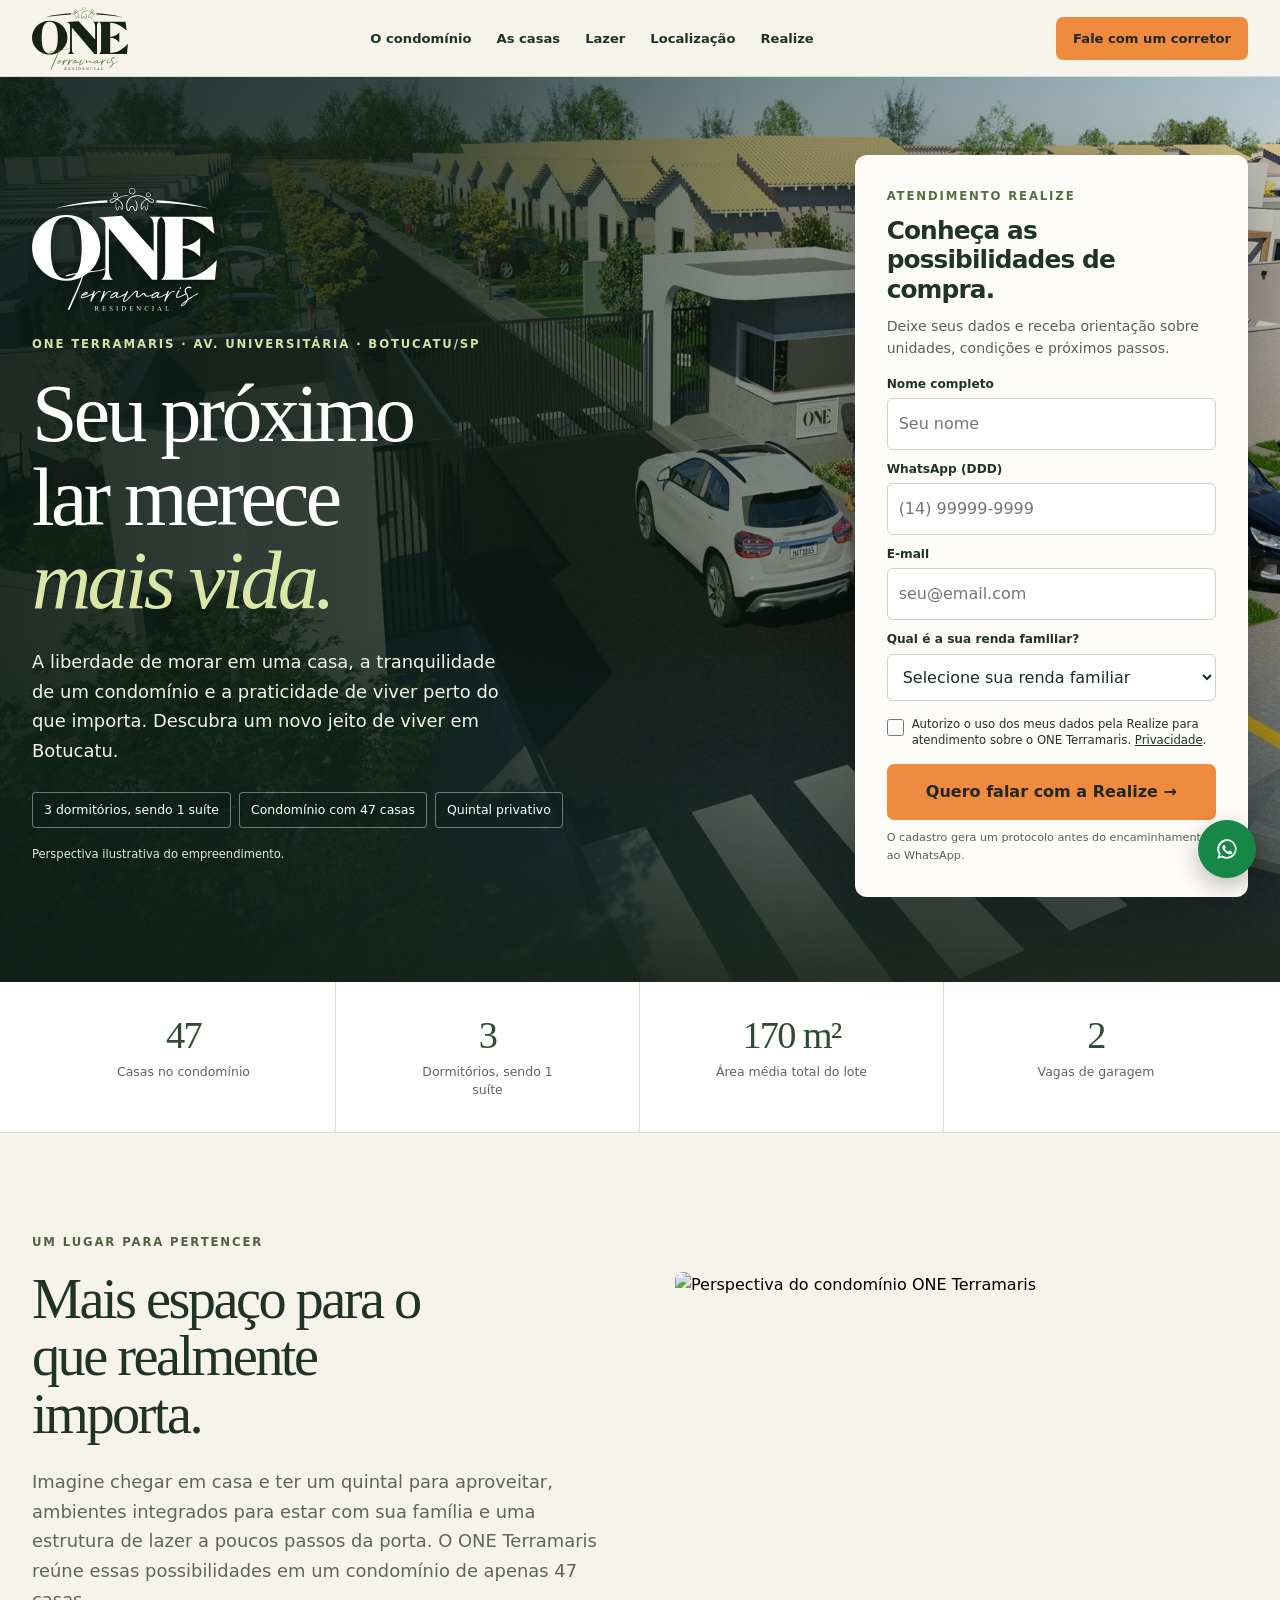
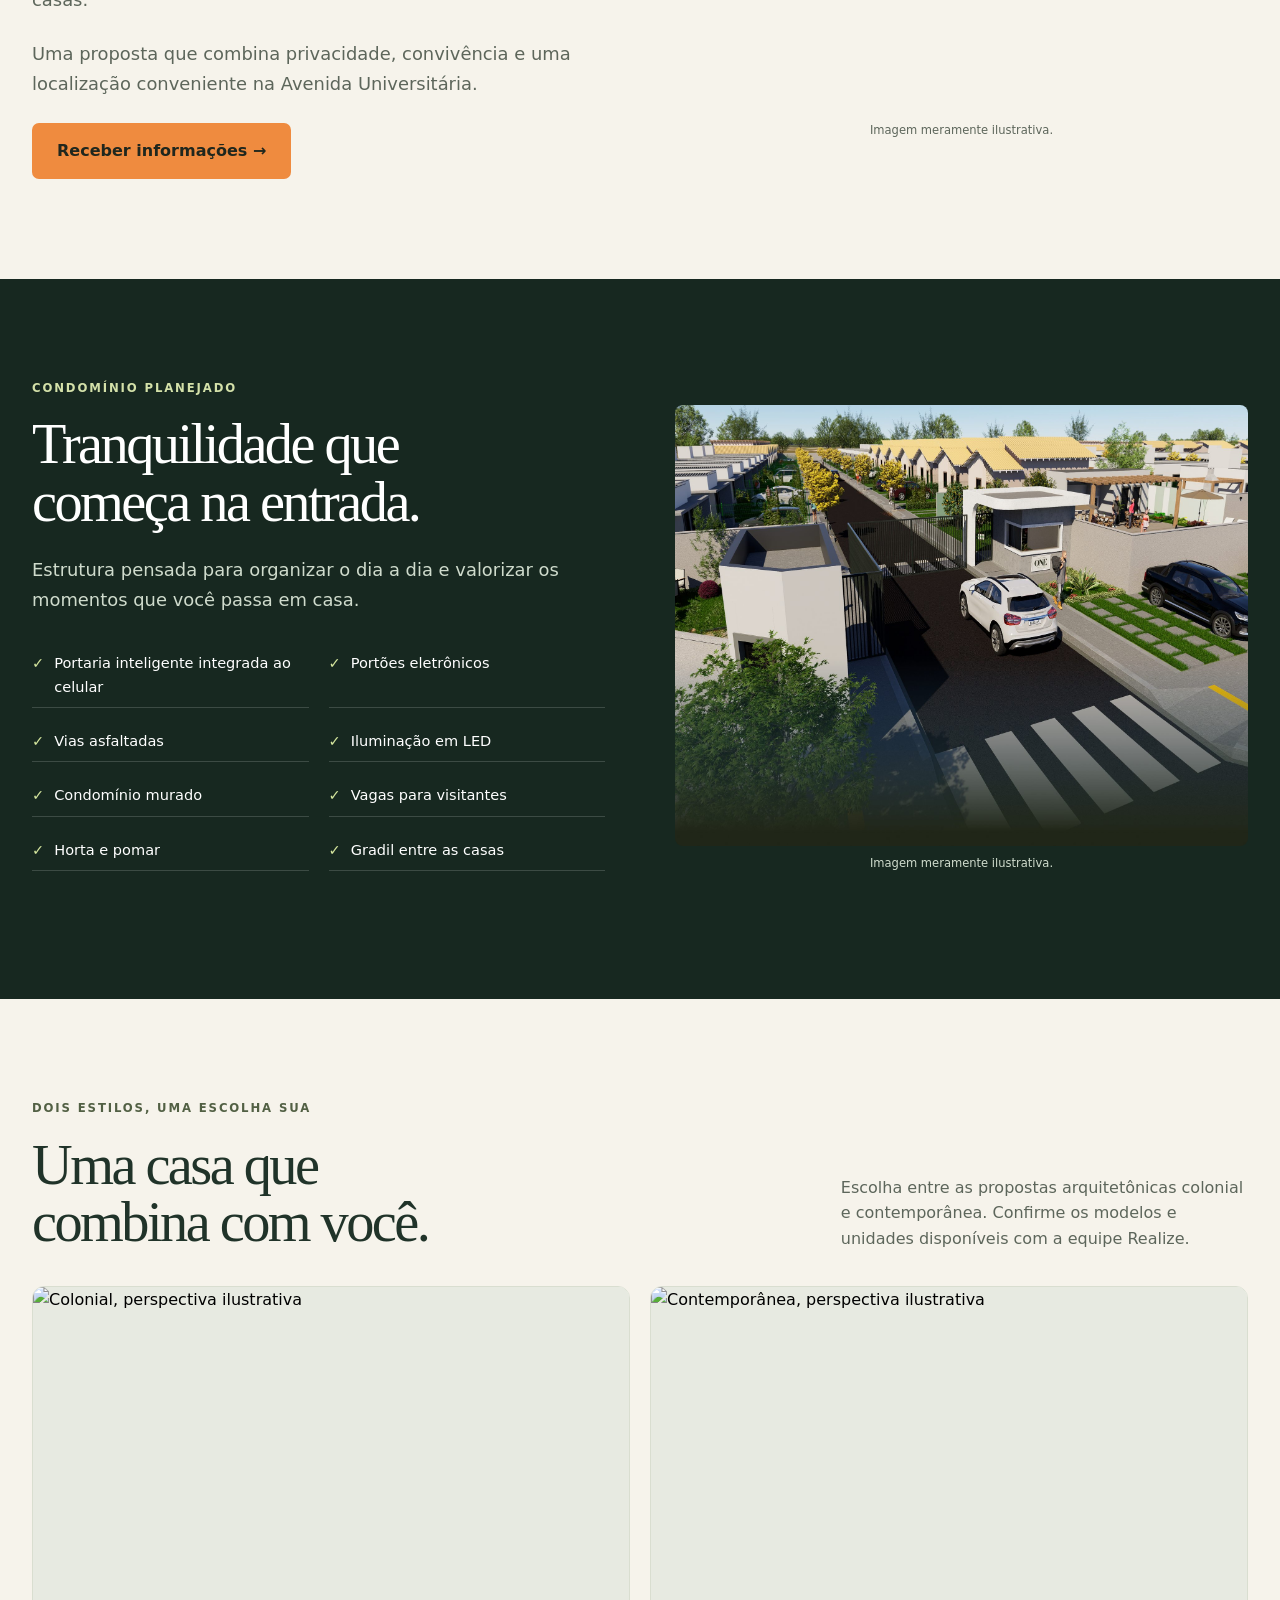
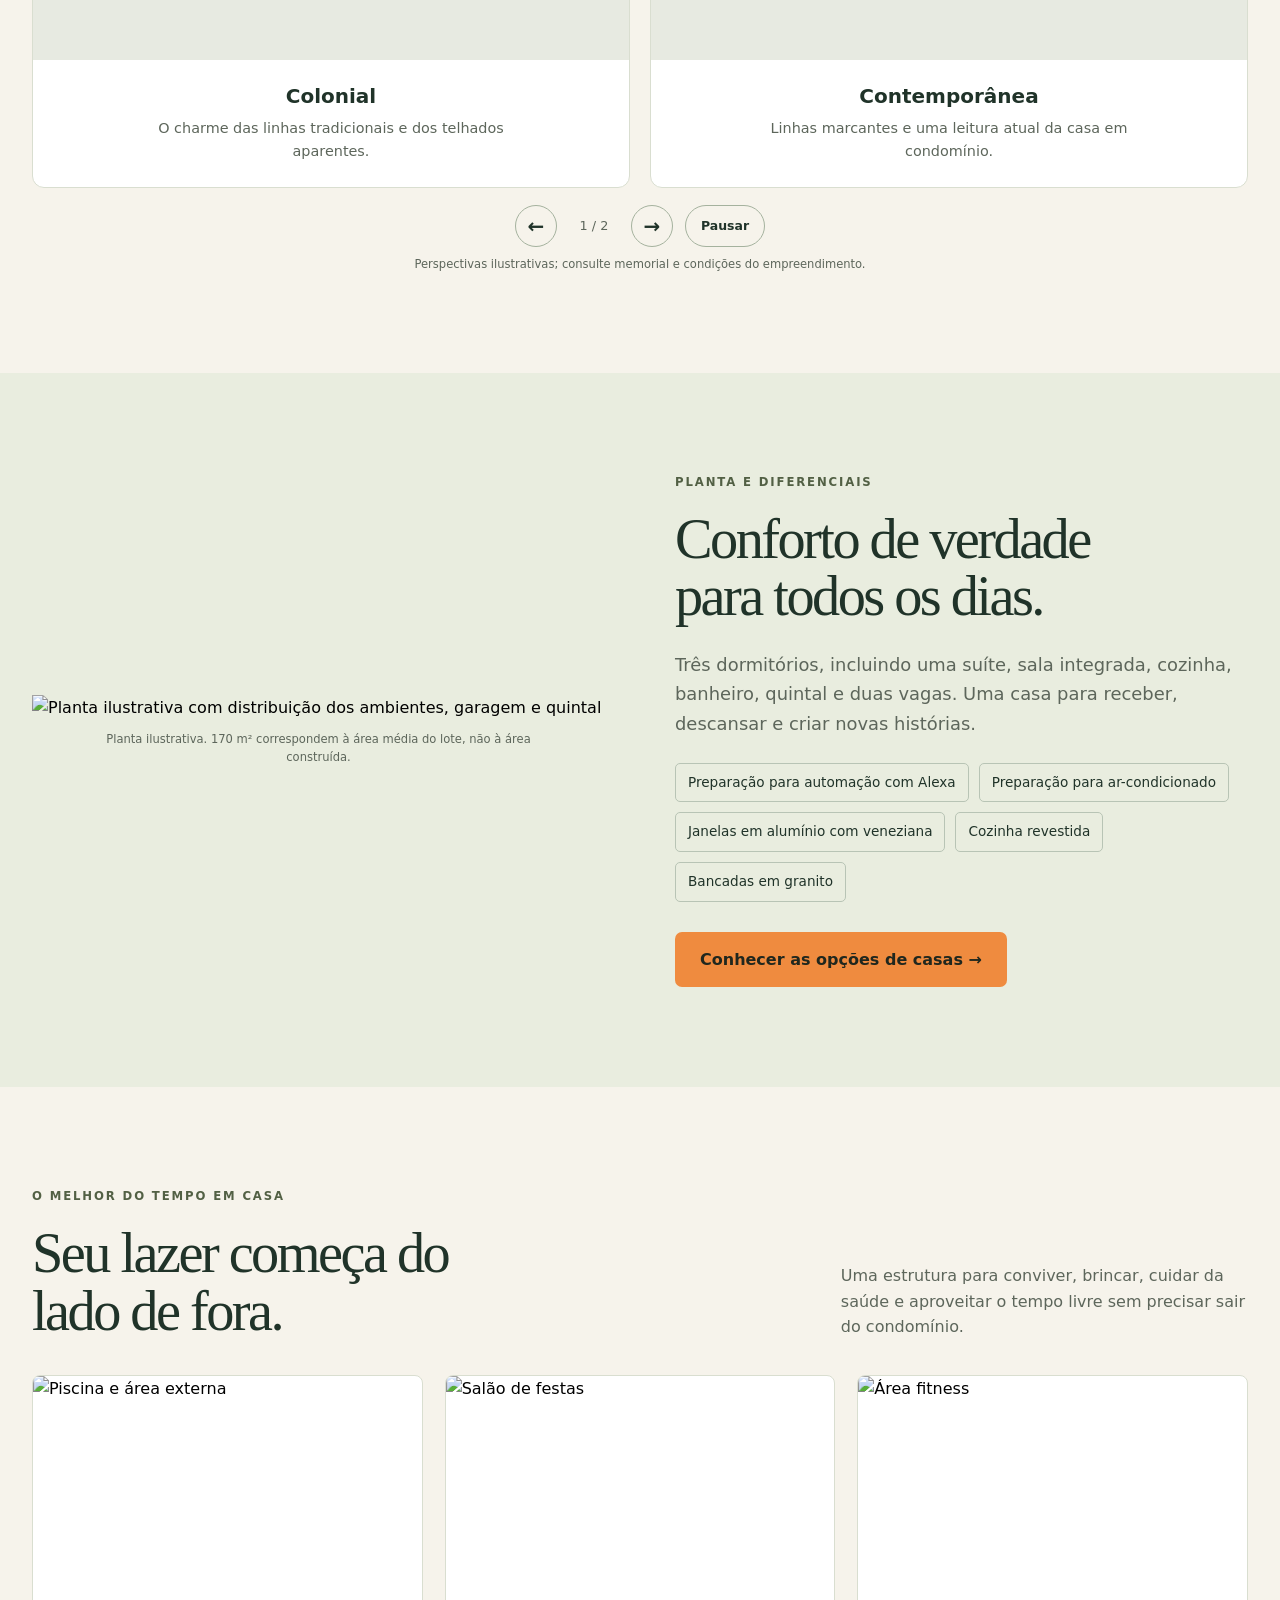
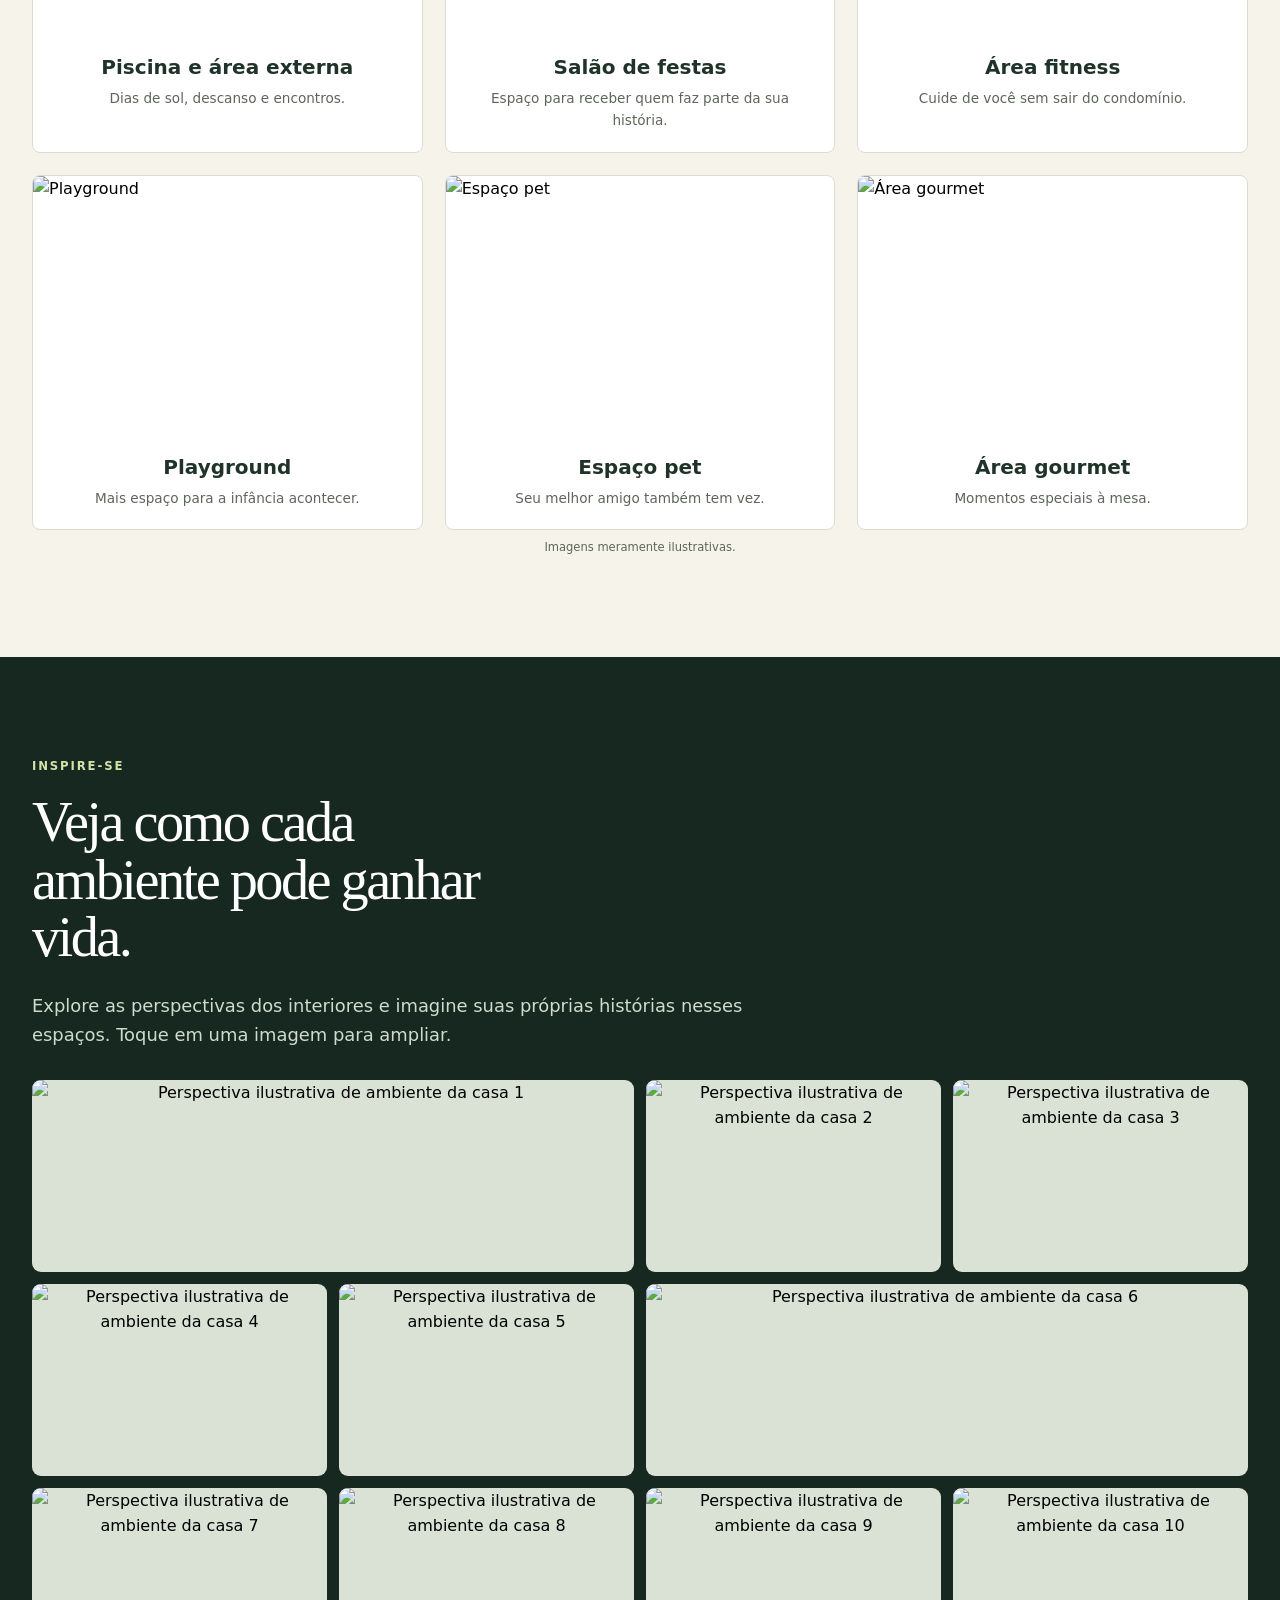
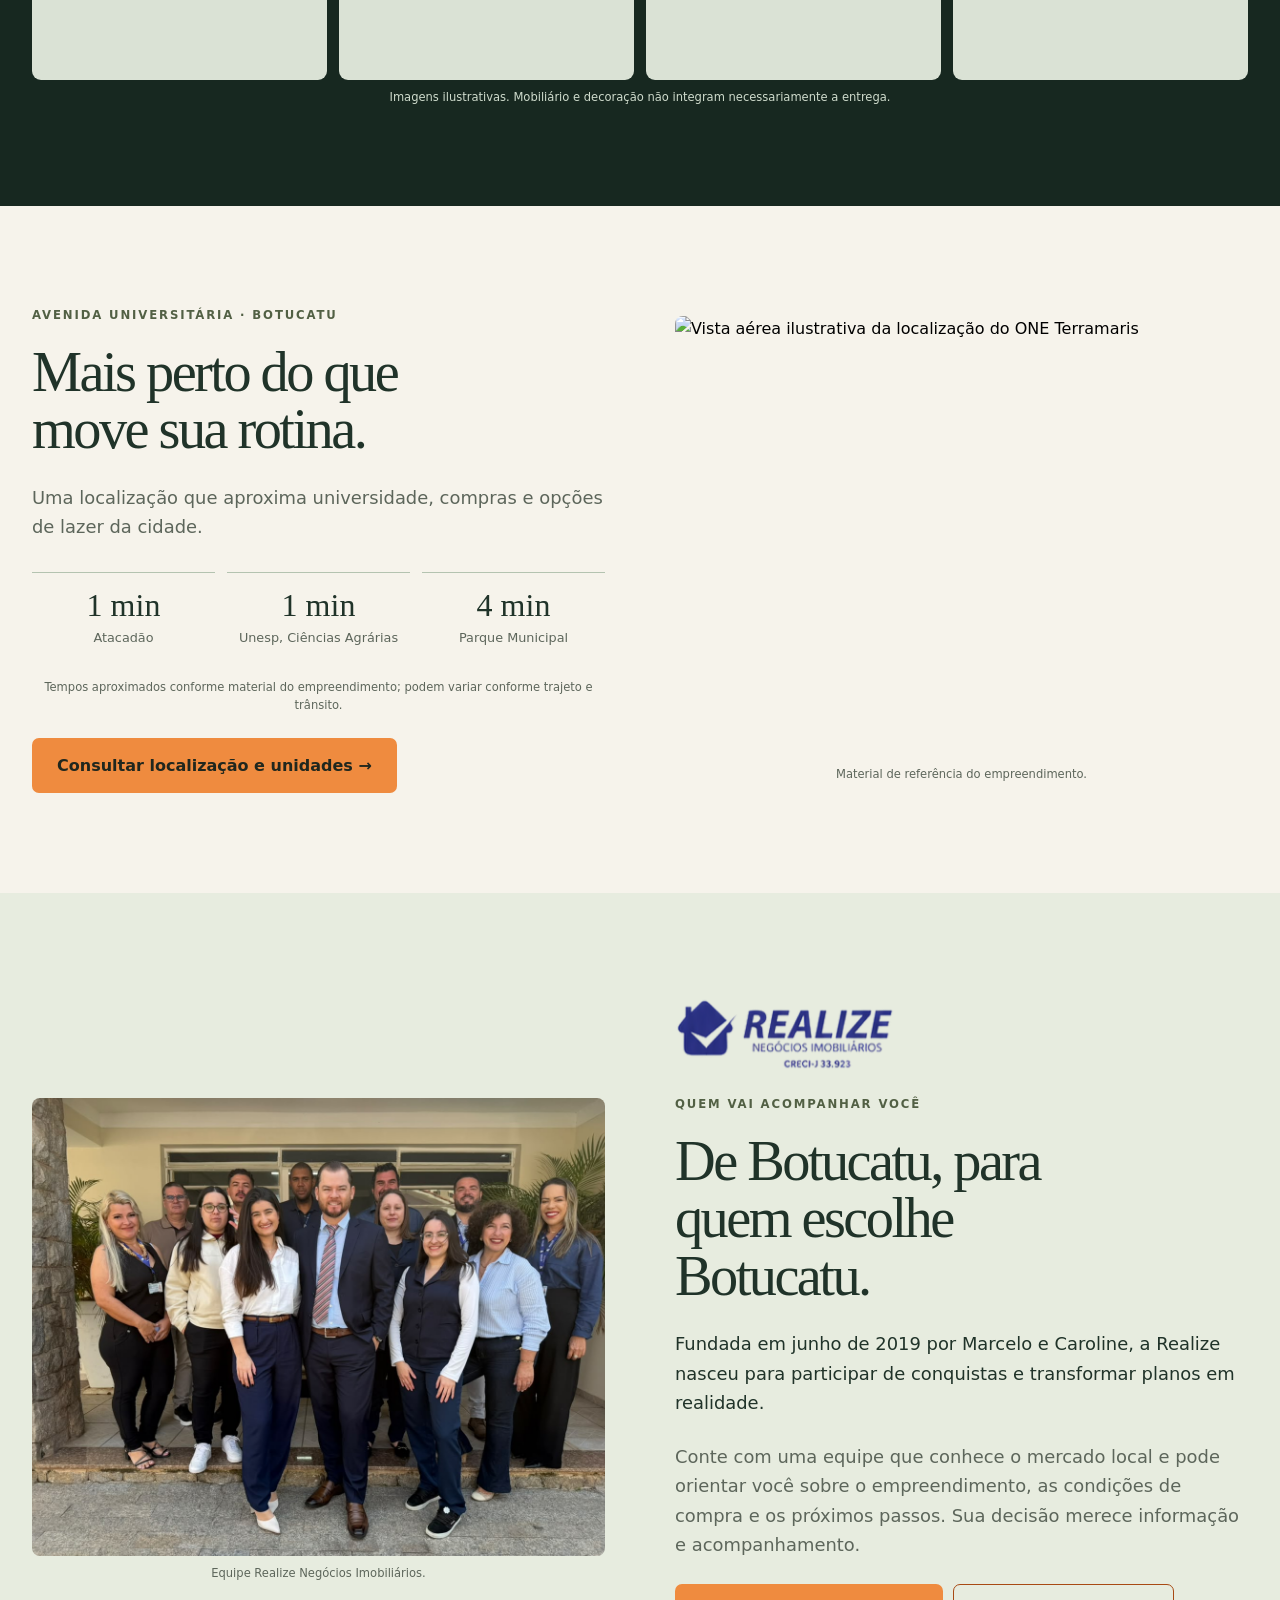
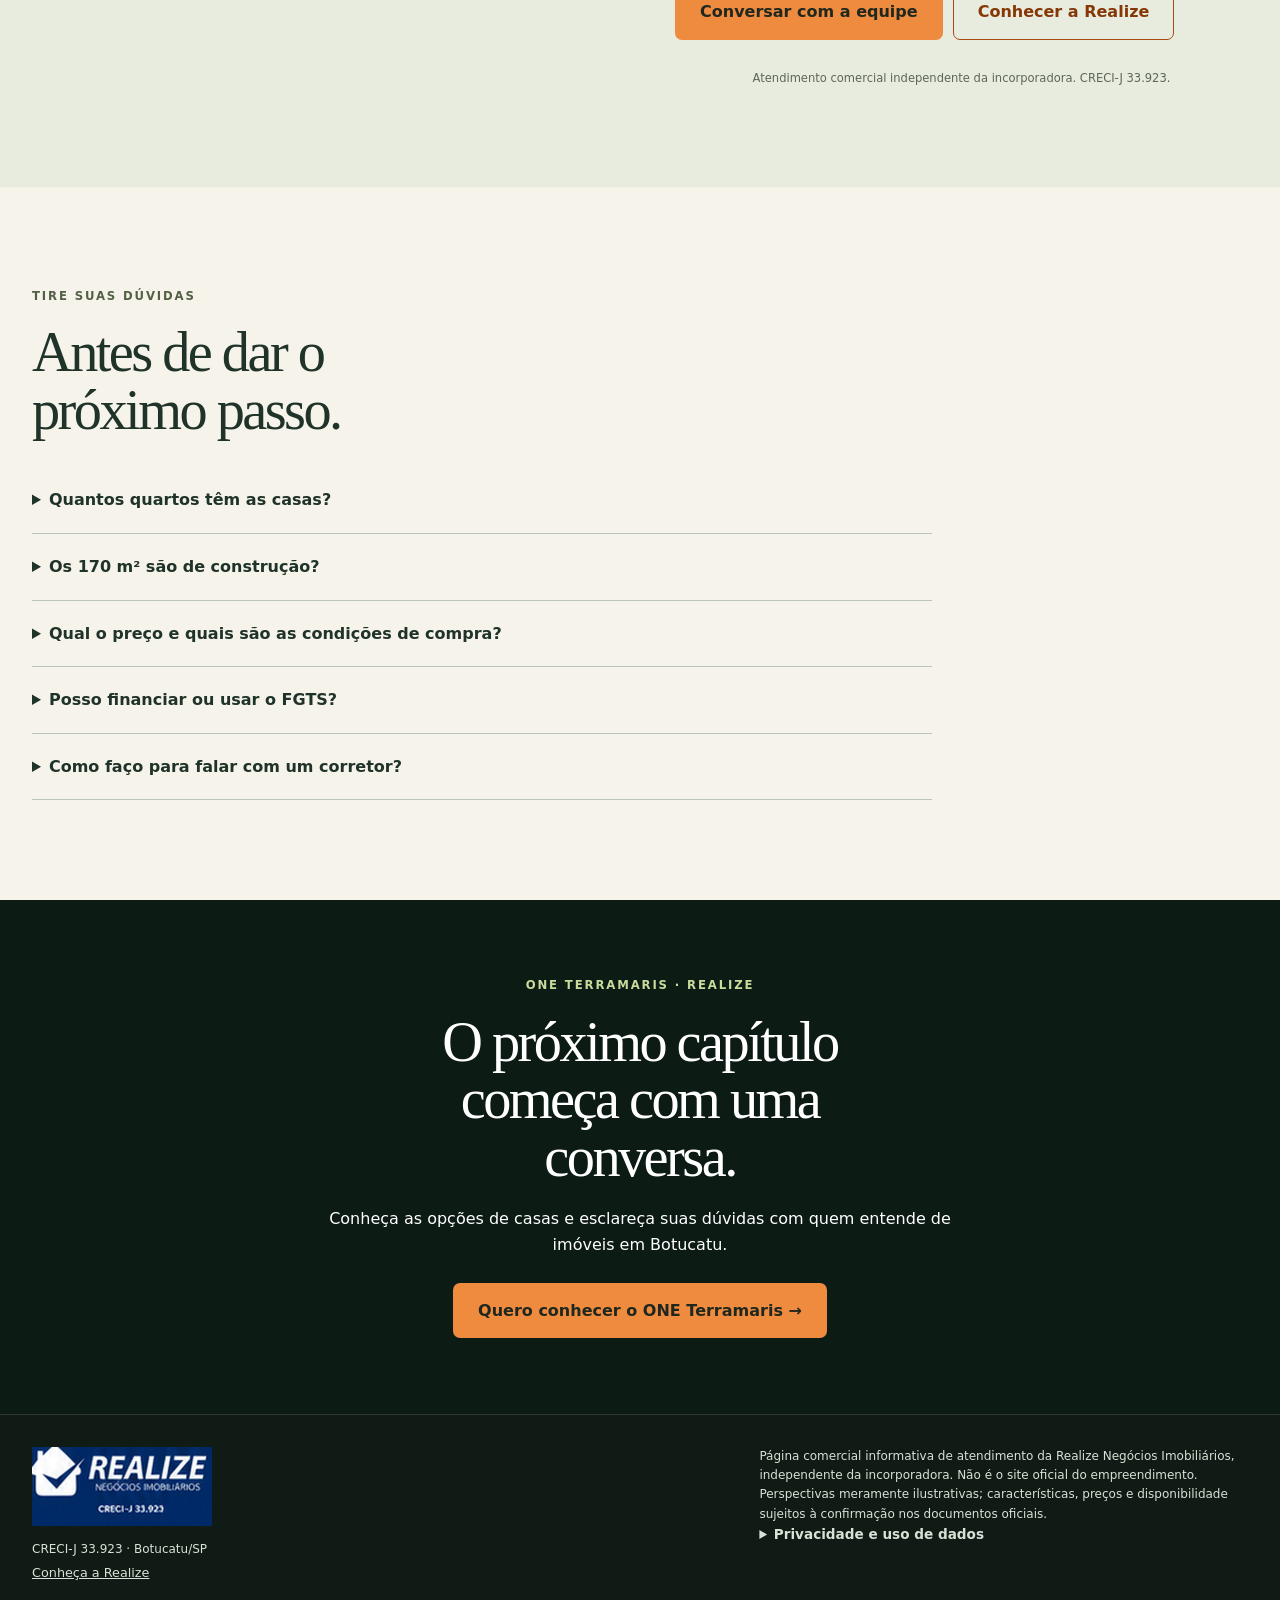
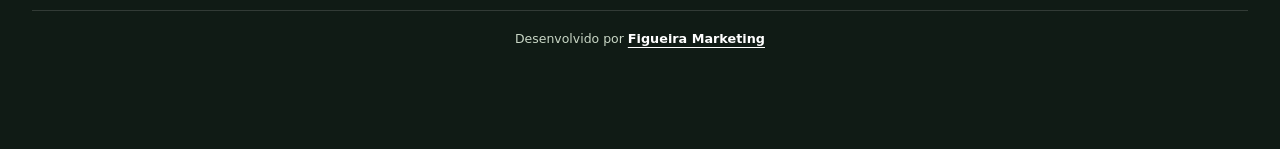
==== commit daaf7a51: "fix(one): checklist de design, motion, carrossel e WhatsApp" ====
--- a/one-terramaris/index.html
+++ b/one-terramaris/index.html
@@ -1,4 +1,4 @@
-<!doctype html><html lang="pt-BR"><head><meta charset="utf-8"><meta name="viewport" content="width=device-width,initial-scale=1"><meta name="robots" content="noindex,nofollow"><meta name="theme-color" content="#172820"><title>ONE Terramaris Botucatu | Casas em condomínio | Realize</title><meta name="description" content="Conheça o ONE Terramaris em Botucatu: casas com três dormitórios, lazer e localização na Av. Universitária. Atendimento imobiliário Realize."><style>
+<!doctype html><html lang="pt-BR"><head><meta charset="utf-8"><meta name="viewport" content="width=device-width,initial-scale=1"><meta name="robots" content="noindex,nofollow"><meta name="theme-color" content="#172820"><link rel="preload" as="image" href="/one-terramaris/assets/hero-portaria-1920.jpg" fetchpriority="high"><title>ONE Terramaris Botucatu | Casas em condomínio | Realize</title><meta name="description" content="Conheça o ONE Terramaris em Botucatu: casas com três dormitórios, lazer e localização na Av. Universitária. Atendimento imobiliário Realize."><style>
 :root{--forest:#172820;--deep:#0d1b15;--green:#314a36;--lime:#b7cb78;--cream:#f6f3eb;--ink:#203329;--muted:#5d665b;--white:#fff;--wa:#176b39;--line:#d9ded0;--max:1220px}*{box-sizing:border-box}html{scroll-behavior:smooth;scroll-padding-top:90px}body{margin:0;color:var(--ink);background:var(--cream);font:16px/1.6 system-ui,-apple-system,BlinkMacSystemFont,"Segoe UI",Arial,sans-serif}a{color:inherit}button,input,select{font:inherit}button{cursor:pointer}img{display:block;max-width:100%}h1,h2,h3,p{margin:0}h1,h2{font-family:Georgia,"Times New Roman",serif;font-weight:400;letter-spacing:-.045em;line-height:1.02}h1{font-size:clamp(3rem,6.4vw,6.5rem);max-width:11ch}h2{font-size:clamp(2.3rem,4.4vw,4.5rem);max-width:16ch}h3{line-height:1.25;font-size:1.25rem}p{max-width:65ch}.wrap{width:min(var(--max),calc(100% - 64px));margin-inline:auto}.section{padding:100px 0}.eyebrow{font-size:.73rem;font-weight:750;text-transform:uppercase;letter-spacing:.16em;display:block;margin-bottom:19px;color:#526044}.dark .eyebrow,.hero .eyebrow{color:#d4e1a9}.muted{color:var(--muted)}.lead{font-size:1.12rem;line-height:1.65;margin-top:24px}.btn{display:inline-flex;align-items:center;justify-content:center;gap:10px;min-height:52px;padding:14px 24px;border-radius:7px;background:var(--wa);color:white;border:1px solid transparent;text-decoration:none;font-weight:760;transition:filter .2s,transform .2s}.btn:hover{filter:brightness(1.08);transform:translateY(-1px)}.btn.secondary{background:transparent;border:1px solid currentColor;color:inherit}.btn:disabled{opacity:.6;cursor:wait}a:focus-visible,button:focus-visible,input:focus-visible,select:focus-visible,summary:focus-visible{outline:3px solid #e9ad51;outline-offset:4px}.skip{position:absolute;left:-9999px}.skip:focus{left:12px;top:10px;background:white;padding:10px;z-index:100}.nav{position:sticky;top:0;z-index:50;background:#f6f3ebf7;border-bottom:1px solid var(--line);backdrop-filter:blur(10px)}.nav-inner{display:flex;align-items:center;justify-content:space-between;gap:22px;min-height:76px}.brand{display:flex;align-items:center;gap:14px;text-decoration:none}.brand img{width:120px;height:44px;object-fit:contain}.brand span{font-size:.65rem;font-weight:700;line-height:1.25;border-left:1px solid #aeb5a8;padding-left:14px;max-width:95px;text-transform:uppercase;letter-spacing:.07em}.nav-links{display:flex;align-items:center;gap:25px}.nav-links a{font-size:.82rem;font-weight:650;text-decoration:none}.nav .btn{min-height:42px;font-size:.82rem;padding:10px 16px}.hero{min-height:720px;color:white;position:relative;isolation:isolate;background:#1c2d23;display:grid;align-items:center;padding:78px 0 85px}.hero-bg{position:absolute;inset:0;z-index:-2;width:100%;height:100%;object-fit:cover;object-position:50% 50%}.hero:after{content:"";position:absolute;inset:0;z-index:-1;background:linear-gradient(90deg,#0c1c16f5 0%,#0f2018ce 39%,#10251b80 65%,#10251b35 100%)}.hero-layout{display:grid;grid-template-columns:1.35fr .7fr;gap:64px;align-items:center}.project-logo{width:150px;max-height:100px;object-fit:contain;object-position:left;margin-bottom:25px;filter:drop-shadow(0 1px 9px #0007)}.hero h1 em{color:#d9e8a7;font-style:italic}.hero .lead{color:#f1f3e8;max-width:43ch}.hero .proof{display:flex;flex-wrap:wrap;gap:9px;margin-top:27px}.proof span{border:1px solid #ffffff66;background:#0a20195e;border-radius:4px;padding:7px 11px;font-size:.78rem}.hero .caption{color:#e2e7dc;margin-top:18px}.form-card{background:#fdfcf8;color:var(--ink);padding:32px;border-radius:12px;box-shadow:0 20px 80px #08120e55}.form-card h2{font:700 1.55rem/1.2 system-ui,sans-serif;letter-spacing:-.035em;max-width:none}.form-card .eyebrow{color:#527042;margin-bottom:10px}.form-card p{font-size:.88rem;margin:10px 0 15px;color:#536355}.form-card label:not(.consent){display:block;font-size:.76rem;font-weight:700;margin:10px 0 4px}.form-card input:not([type=checkbox]),.form-card select,.chat-panel input:not([type=checkbox]),.chat-panel select{width:100%;background:white;border:1px solid #c9d3c6;border-radius:6px;padding:12px 11px;min-height:47px;color:#182d20}.consent{display:flex;align-items:flex-start;gap:8px;font-size:.73rem;line-height:1.45;margin:15px 0}.consent input{margin:3px 0 0;accent-color:var(--wa);width:17px;height:17px;flex:none}.form-card .btn{width:100%}.form-card .fine{font-size:.7rem;margin:9px 0 0}.notice{color:#913a21;font-size:.84rem;margin-top:12px}.trap{position:absolute!important;left:-10000px!important;width:1px!important;height:1px!important}.metrics{background:#fff;border-bottom:1px solid var(--line)}.metric-grid{display:grid;grid-template-columns:repeat(4,1fr)}.metric{padding:34px 20px;border-right:1px solid var(--line)}.metric:first-child{padding-left:0}.metric:last-child{border:0}.metric b{display:block;font:400 clamp(2rem,3vw,3.4rem)/1 Georgia,serif;color:var(--green);letter-spacing:-.045em}.metric span{display:block;font-size:.78rem;color:var(--muted);margin-top:10px}.split{display:grid;grid-template-columns:1fr 1fr;align-items:center;gap:70px}.photo{width:100%;object-fit:cover;border-radius:8px;aspect-ratio:1.3}.caption{font-size:.72rem;color:var(--muted);margin-top:9px}.image-frame{margin:0}.heading-row{display:flex;justify-content:space-between;align-items:end;gap:32px;margin-bottom:35px}.heading-row p{max-width:40ch}.dark{background:var(--forest);color:white}.dark .muted,.dark .caption{color:#cfdbcc}.arch-grid{display:grid;grid-template-columns:1fr 1fr;gap:20px;margin-top:36px}.arch{background:white;border:1px solid var(--line);border-radius:9px;overflow:hidden}.arch img{width:100%;aspect-ratio:1.65;object-fit:contain;background:#e7eae1}.arch div{padding:23px}.arch p{margin-top:8px;color:var(--muted);font-size:.9rem}.pills{display:flex;flex-wrap:wrap;gap:10px;margin:24px 0 30px}.pills span{padding:8px 12px;border:1px solid #b8c4b5;font-size:.85rem;border-radius:5px}.plan img{object-fit:contain;background:#eeeee6;border-radius:8px;width:100%;max-height:570px}.feature-list{display:grid;grid-template-columns:1fr 1fr;gap:12px 20px;list-style:none;padding:0;margin:28px 0}.feature-list li{border-bottom:1px solid #ffffff29;padding:9px 0;font-size:.91rem;display:flex;gap:10px}.feature-list li:before{content:"✓";color:#d5e69e;font-weight:900}.leisure-grid{display:grid;grid-template-columns:repeat(3,1fr);gap:22px}.leisure-card{background:#fff;border:1px solid var(--line);border-radius:8px;overflow:hidden}.leisure-card img{width:100%;aspect-ratio:1.5;object-fit:cover}.leisure-card div{padding:20px}.leisure-card p{color:var(--muted);font-size:.85rem;margin-top:8px}.gallery{display:grid;grid-template-columns:repeat(4,1fr);gap:12px;margin-top:30px}.gallery-item{border:0;padding:0;overflow:hidden;background:#dae2d5;border-radius:7px}.gallery-item img{aspect-ratio:1.35;width:100%;height:auto;object-fit:cover;transition:transform .25s}.gallery-item:hover img{transform:scale(1.045)}.gallery-item:first-child{grid-column:span 2;grid-row:span 2}.gallery-item:first-child img{height:100%;aspect-ratio:1.35}.location-times{display:grid;grid-template-columns:repeat(3,1fr);gap:12px;margin:30px 0}.location-times div{border-top:1px solid #b4c3b0;padding-top:14px}.location-times b{font:400 2rem Georgia,serif;display:block}.location-times span{font-size:.8rem;color:var(--muted)}.team{background:#e7ecdf}.team-logo{width:180px;max-height:74px;object-fit:contain;object-position:left;margin-bottom:25px}.team .photo{aspect-ratio:1.25;object-position:center}.faq{max-width:900px;margin:28px 0 0}.faq details{border-bottom:1px solid #bac6b7;padding:20px 0}.faq summary{cursor:pointer;font-weight:700}.faq p{margin:12px 0 0;color:var(--muted)}.closing{background:var(--deep);color:white;text-align:center;padding:76px 0}.closing h2,.closing p{margin-inline:auto}.closing p{margin:20px auto 25px}.footer{background:#101b15;color:#d8e1d6;padding:32px 0 100px;border-top:1px solid #ffffff20}.footer-row{display:flex;align-items:flex-start;gap:35px;justify-content:space-between;flex-wrap:wrap}.footer img{width:150px;max-height:60px;object-fit:contain}.footer small{font-size:.75rem;max-width:64ch;display:block}.footer a{font-size:.8rem}.float{position:fixed;right:24px;bottom:22px;z-index:70;background:var(--wa);color:white;border:0;border-radius:999px;padding:14px 20px;font-weight:750;box-shadow:0 7px 25px #0004;display:flex;gap:10px;align-items:center}.float svg{width:25px;height:25px}dialog{border:0;border-radius:12px;padding:0;box-shadow:0 20px 80px #0005;max-width:calc(100% - 28px);max-height:90dvh}dialog::backdrop{background:#0e1a16b5}.chat-panel{width:min(410px,100%);padding:25px;color:var(--ink);background:var(--cream)}.chat-panel h2{font:700 1.3rem system-ui,sans-serif}.chat-top{display:flex;justify-content:space-between;gap:10px;align-items:center}.close{border:0;background:transparent;font-size:1.6rem;line-height:1;padding:7px;color:inherit}.chat-feed{max-height:200px;overflow:auto;display:grid;gap:9px;margin:20px 0}.bubble{padding:10px 12px;border-radius:9px;background:#e0e9d9;font-size:.9rem;max-width:90%}.bubble.user{margin-left:auto;background:#d3e8c8}.chat-panel .btn{width:100%;margin-top:10px}.chat-panel .prompt{font-size:.85rem;font-weight:700;display:block;margin-bottom:6px}.lightbox{background:#102016;color:white;max-width:min(92vw,1100px)}.lightbox .close{display:block;margin-left:auto}.lightbox img{max-width:92vw;max-height:78vh;object-fit:contain}.confirmation{background:#e8f3e7;border-radius:7px;padding:14px;margin-top:12px}.confirmation p{margin:0 0 10px}.confirmation code{font-weight:800;letter-spacing:.04em}.confirmation .btn{margin-top:8px}.privacy-note{font-size:.85rem}.privacy-note summary{cursor:pointer;font-weight:700}[hidden]{display:none!important}
 @media(max-width:1000px){.nav-links{gap:15px}.hero-layout{gap:30px;grid-template-columns:1fr .85fr}.split{gap:35px}.wrap{width:calc(100% - 48px)}.section{padding:76px 0}.hero h1{font-size:clamp(3rem,6.6vw,5rem)}}
 @media(max-width:760px){.nav-links{display:none}.nav-inner{min-height:62px;gap:12px}.brand img{width:100px}.brand span{display:none}.nav .btn{padding:9px 12px;font-size:.75rem}.wrap{width:calc(100% - 36px)}.hero{min-height:0;padding:52px 0 42px}.hero:after{background:linear-gradient(180deg,#10231bc9 0%,#11241ce8 55%,#10221bf7 100%)}.hero-layout,.split{grid-template-columns:1fr;gap:32px}.hero .hero-bg{height:530px;object-position:48% center}.hero h1{font-size:clamp(2.9rem,11vw,4.6rem);max-width:12ch}.project-logo{width:128px;margin-bottom:22px}.hero .lead{font-size:1rem}.form-card{padding:23px}.metric-grid{grid-template-columns:repeat(2,1fr)}.metric{padding:23px 14px;border-bottom:1px solid var(--line)}.metric:nth-child(even){border-right:0}.metric:nth-child(3){padding-left:0}.metric:nth-child(n+3){border-bottom:0}.section{padding:58px 0}.heading-row{display:block}.heading-row p{margin-top:15px}.arch-grid,.leisure-grid{grid-template-columns:1fr 1fr;gap:12px}.arch div,.leisure-card div{padding:14px}.gallery{grid-template-columns:repeat(2,1fr);gap:8px}.gallery-item:first-child{grid-column:span 2;grid-row:span 1}.gallery-item:first-child img{aspect-ratio:1.65;height:auto}.location-times b{font-size:1.65rem}.location-times{gap:8px}.float{right:12px;bottom:12px;padding:12px 17px;font-size:.82rem}.feature-list{grid-template-columns:1fr}.team .photo{aspect-ratio:1.5}.footer-row{gap:15px}.closing{padding:60px 0}}
@@ -11,22 +11,37 @@
 @media(max-width:1080px){.brand-lockup{gap:12px}.brand-lockup .brand{padding-left:10px}.brand-lockup .brand img{width:90px}.nav-links{gap:13px}.nav-links a{font-size:.75rem}}
 @media(max-width:760px){.brand-lockup{gap:10px}.brand-lockup .brand{padding-left:10px}.one-wordmark strong{font-size:1.75rem}.one-wordmark span{font-size:.43rem}.brand-lockup .brand img{width:75px;height:39px}.project-mark strong{font-size:3.6rem}.project-mark span{font-size:.65rem}.hero:after{background:linear-gradient(180deg,#10231ba8 0%,#11241cd9 49%,#10221bf8 100%)}.arch{display:flex;flex-direction:column}.arch img{width:100%;height:auto;aspect-ratio:4/5}.arch div{padding:14px;flex:1}.gallery{grid-template-columns:repeat(2,minmax(0,1fr));gap:8px}.gallery-item:first-child{grid-column:auto;grid-row:auto}.gallery-item:first-child img{aspect-ratio:1.15;height:auto}#chat{right:12px;bottom:72px;max-height:calc(100dvh - 88px)}}
 @media(max-width:380px){.brand-lockup .brand img{width:60px}.one-wordmark strong{font-size:1.5rem}.nav .btn{font-size:.66rem;padding:8px}.brand-lockup{gap:8px}.brand-lockup .brand{padding-left:8px}}
+
+
+/* ONE V3: revisão integral do checklist */
+:root{--cta:#ef8b3f;--cta-ink:#20271e;--cta-hover:#ffab65}
+.one-brand{display:flex;align-items:center;text-decoration:none;flex-shrink:0;padding:6px 0}.one-brand img{width:96px;height:63px;object-fit:contain}.one-hero-logo{width:185px;height:auto;max-height:145px;object-fit:contain;object-position:left;filter:brightness(0) invert(1) drop-shadow(0 2px 5px #0005);margin-bottom:24px}.hero .hero-bg{height:100%}.hero:after{background:linear-gradient(90deg,#0c1c16e4 0%,#0f2018c9 32%,#10251b78 59%,#10251b20 100%)}
+.nav .btn,.btn{background:var(--cta);color:var(--cta-ink);border-color:transparent;box-shadow:none}.nav .btn:hover,.btn:hover{background:var(--cta-hover);color:var(--cta-ink);filter:none;transform:translateY(-2px)}.btn.secondary{border:1.5px solid #a84a14;background:transparent;color:#863706}.btn.secondary:hover{background:#f9dfca;color:#863706}.form-card .btn{font-weight:800}
+.metric{padding:34px 20px!important;text-align:center;display:flex;flex-direction:column;align-items:center;justify-content:flex-start;gap:9px}.metric b{font-variant-numeric:lining-nums tabular-nums}.metric span{max-width:20ch;margin:0;line-height:1.4}.caption,.image-frame figcaption{text-align:center;max-width:none;line-height:1.5}.hero .caption{text-align:left}.location-times{text-align:center}
+.architecture-carousel{margin-top:35px}.arch-track{display:flex;gap:20px;overflow-x:auto;scroll-snap-type:x mandatory;scrollbar-width:none;padding:0;margin:0;align-items:stretch;overscroll-behavior-x:contain}.arch-track::-webkit-scrollbar{display:none}.architecture-carousel .arch{flex:0 0 calc((100% - 20px)/2);display:flex;flex-direction:column;scroll-snap-align:start;min-width:0;border-radius:12px;overflow:hidden;background:#fff}.architecture-carousel .image-zoom{display:block;flex:none;overflow:hidden;height:auto;aspect-ratio:16/10;background:#e8ebdf;border:0;border-radius:0}.architecture-carousel .arch img{width:100%;height:100%;aspect-ratio:auto;object-fit:contain;object-position:center;transition:transform .35s ease}.architecture-carousel .image-zoom:hover img{transform:scale(1.035)}.architecture-carousel .arch-copy{display:flex;flex:1;flex-direction:column;justify-content:flex-start;align-items:center;text-align:center;padding:24px;min-height:110px}.architecture-carousel .arch-copy p{max-width:42ch;margin:8px auto 0}.carousel-controls{display:flex;align-items:center;justify-content:center;gap:12px;margin-top:17px}.carousel-button,.carousel-pause{background:transparent;border:1px solid #a5b29e;border-radius:999px;color:var(--ink);font-weight:700;height:42px;min-width:42px;transition:background .2s,color .2s}.carousel-button{font-size:1.25rem}.carousel-button:hover,.carousel-pause:hover{background:#e2e8d7}.carousel-pause{padding:0 15px;font-size:.78rem}.carousel-status{font-size:.8rem;min-width:50px;text-align:center;color:var(--muted)}
+.plan .image-zoom{border:0;margin:0;background:transparent;padding:0}.plan img{border:0;border-radius:0;background:transparent;object-fit:contain;width:100%;height:auto;max-height:none}.plan figcaption{margin-top:11px;max-width:60ch;margin-inline:auto}.leisure-card .image-zoom{border-radius:0;overflow:hidden;display:block}.leisure-card .image-zoom img{transition:transform .35s ease}.leisure-card .image-zoom:hover img{transform:scale(1.045)}.leisure-card>div{text-align:center}.leisure-card p{margin:8px auto 0}
+.gallery{display:grid;grid-template-columns:repeat(4,minmax(0,1fr));grid-auto-rows:clamp(125px,15vw,215px);gap:12px;grid-auto-flow:row}.gallery .gallery-item{min-width:0;min-height:0;width:100%;height:100%;border-radius:9px}.gallery .gallery-item:first-child,.gallery .gallery-item:nth-child(6){grid-column:span 2;grid-row:span 1}.gallery .gallery-item img,.gallery .gallery-item:first-child img{width:100%;height:100%;aspect-ratio:auto;object-fit:cover;object-position:center}
+.team-logo{width:min(220px,72%);height:auto;max-height:100px;object-fit:contain;mix-blend-mode:multiply;margin-bottom:24px}.footer .footer-logo{width:180px;height:auto;max-height:85px;object-fit:contain;display:block;margin-bottom:14px}.footer-credit{border-top:1px solid #ffffff24;padding-top:18px;margin-top:25px;font-size:.78rem;text-align:center;color:#c8d6c5}.footer-credit a{font-weight:750;color:#fff;text-underline-offset:4px}
+.float{width:58px;min-width:58px;height:58px;border-radius:999px;padding:0 17px;gap:0;overflow:hidden;white-space:nowrap;background:#168746;justify-content:flex-start;transition:width .32s ease,background .2s ease,gap .32s ease;box-shadow:0 8px 25px #0004}.float svg{width:24px;height:24px;flex:0 0 24px}.float-label{max-width:0;opacity:0;overflow:hidden;transition:max-width .32s ease,opacity .18s ease;display:block;font-size:.82rem}.float:hover,.float:focus-visible{width:198px;gap:9px;background:#116b37}.float:hover .float-label,.float:focus-visible .float-label{max-width:140px;opacity:1}.float[aria-expanded="true"]{width:58px;gap:0}.float[aria-expanded="true"] .float-label{max-width:0;opacity:0}.float:focus-visible{outline:3px solid #ef8b3f}.chat-panel .btn,.chat-panel .btn:hover,#chat .btn,#chat .btn:hover,#chat .chat-send{background:#168746;color:white}.form-card .confirmation .btn{background:#168746;color:white}
+.motion-ready [data-reveal]{opacity:0;transform:translateY(18px);transition:opacity .55s ease,transform .55s cubic-bezier(.2,.7,.2,1)}.motion-ready [data-reveal].is-visible,.motion-ready [data-reveal]:focus-within{opacity:1;transform:none}.hero .hero-layout>div:first-child{animation:hero-arrive .65s ease both}@keyframes hero-arrive{from{opacity:0;transform:translateY(10px)}to{opacity:1;transform:none}}
+@media(max-width:760px){.one-brand img{width:78px;height:51px}.one-hero-logo{width:145px;max-height:105px}.hero .hero-bg{height:530px}.hero:after{background:linear-gradient(180deg,#10231bb3 0%,#11241cda 49%,#10221bf8 100%)}.metric{padding:23px 12px!important}.metric span{font-size:.75rem}.architecture-carousel .arch{flex-basis:100%}.arch-track{gap:12px}.architecture-carousel .arch-copy{min-height:100px;padding:18px}.gallery{grid-template-columns:repeat(2,minmax(0,1fr));grid-auto-rows:clamp(115px,32vw,210px);gap:8px}.gallery .gallery-item:first-child,.gallery .gallery-item:nth-child(6){grid-column:span 2;grid-row:span 1}.gallery .gallery-item img,.gallery .gallery-item:first-child img{height:100%;aspect-ratio:auto}.float{width:54px;min-width:54px;height:54px;padding:0 15px}.float[aria-expanded="true"]{width:54px}.team-logo{width:180px}.footer-credit{padding-top:16px;margin-top:20px}}
+@media(prefers-reduced-motion:reduce){.motion-ready [data-reveal]{opacity:1;transform:none;transition:none}.hero .hero-layout>div:first-child{animation:none}.float,.float-label,.image-zoom img{transition:none!important}}
 </style></head><body>
-<a class="skip" href="#conteudo">Ir ao conteúdo</a><header class="nav"><div class="wrap nav-inner"><div class="brand-lockup"><a class="one-wordmark" href="#inicio" aria-label="ONE Terramaris, início"><strong>ONE</strong><span>TERRAMARIS</span></a><a class="brand" href="/realize.html" aria-label="Conheça a Realize"><img src="/assets_aprovados/logo-realize-oficial-azul.jpg" alt="Realize Negócios Imobiliários"><span>Atendimento imobiliário</span></a></div><nav class="nav-links" aria-label="Navegação"><a href="#empreendimento">O condomínio</a><a href="#casas">As casas</a><a href="#lazer">Lazer</a><a href="#localizacao">Localização</a><a href="#realize">Realize</a></nav><a class="btn" href="#cadastro">Fale com um corretor</a></div></header>
-<main id="conteudo"><section class="hero" id="inicio"><img class="hero-bg" src="https://onebotucatu.com.br/images/hero-portaria.png" alt="" fetchpriority="high" decoding="async" referrerpolicy="no-referrer"><div class="wrap hero-layout"><div><div class="project-mark" aria-label="ONE Terramaris Residencial"><strong>ONE</strong><span>TERRAMARIS</span></div><span class="eyebrow">ONE Terramaris · Av. Universitária · Botucatu/SP</span><h1>Seu próximo lar merece <em>mais vida.</em></h1><p class="lead">A liberdade de morar em uma casa, a tranquilidade de um condomínio e a praticidade de viver perto do que importa. Descubra um novo jeito de viver em Botucatu.</p><div class="proof"><span>3 dormitórios, sendo 1 suíte</span><span>Condomínio com 47 casas</span><span>Quintal privativo</span></div><p class="caption">Perspectiva ilustrativa do empreendimento.</p></div><div class="form-card" id="cadastro"><span class="eyebrow">Atendimento Realize</span><h2>Conheça as possibilidades de compra.</h2><p>Deixe seus dados e receba orientação sobre unidades, condições e próximos passos.</p><form id="lead-form"><label for="nome">Nome completo</label><input id="nome" name="nome" autocomplete="name" minlength="3" maxlength="120" required placeholder="Seu nome"><label for="whatsapp">WhatsApp (DDD)</label><input id="whatsapp" name="whatsapp" type="tel" autocomplete="tel-national" maxlength="16" required placeholder="(14) 99999-9999"><label for="email">E-mail</label><input id="email" name="email" type="email" autocomplete="email" required placeholder="seu@email.com"><label for="renda">Qual é a sua renda familiar?</label><select id="renda" name="renda" required><option value="">Selecione sua renda familiar</option><option>Até R$ 3.000</option><option>R$ 3.001 a R$ 5.000</option><option>R$ 5.001 a R$ 8.000</option><option>Acima de R$ 8.000</option><option>Prefiro conversar com a equipe</option></select><label class="consent"><input name="consentimento" type="checkbox" required><span>Autorizo o uso dos meus dados pela Realize para atendimento sobre o ONE Terramaris. <a href="#privacidade">Privacidade</a>.</span></label><input class="trap" name="website" tabindex="-1" autocomplete="off" aria-hidden="true"><button class="btn" type="submit">Quero falar com a Realize →</button><div id="notice" class="notice" role="alert" hidden></div><p class="fine">O cadastro gera um protocolo antes do encaminhamento ao WhatsApp.</p></form><div class="confirmation" id="confirmation" role="status" hidden></div></div></div></section>
+<a class="skip" href="#conteudo">Ir ao conteúdo</a><header class="nav"><div class="wrap nav-inner"><a class="one-brand" href="#inicio" aria-label="ONE Terramaris, início"><img src="/one-terramaris/assets/one-logo.svg" alt="ONE Terramaris Residencial" width="96" height="63"></a><nav class="nav-links" aria-label="Navegação"><a href="#empreendimento">O condomínio</a><a href="#casas">As casas</a><a href="#lazer">Lazer</a><a href="#localizacao">Localização</a><a href="#realize">Realize</a></nav><a class="btn" href="#cadastro">Fale com um corretor</a></div></header>
+<main id="conteudo"><section class="hero" id="inicio"><img class="hero-bg" src="/one-terramaris/assets/hero-portaria-1920.jpg" alt="" fetchpriority="high" decoding="async" referrerpolicy="no-referrer"><div class="wrap hero-layout"><div><img class="one-hero-logo" src="/one-terramaris/assets/one-logo.svg" alt="ONE Terramaris Residencial" width="184" height="122"><span class="eyebrow">ONE Terramaris · Av. Universitária · Botucatu/SP</span><h1>Seu próximo lar merece <em>mais vida.</em></h1><p class="lead">A liberdade de morar em uma casa, a tranquilidade de um condomínio e a praticidade de viver perto do que importa. Descubra um novo jeito de viver em Botucatu.</p><div class="proof"><span>3 dormitórios, sendo 1 suíte</span><span>Condomínio com 47 casas</span><span>Quintal privativo</span></div><p class="caption">Perspectiva ilustrativa do empreendimento.</p></div><div class="form-card" id="cadastro"><span class="eyebrow">Atendimento Realize</span><h2>Conheça as possibilidades de compra.</h2><p>Deixe seus dados e receba orientação sobre unidades, condições e próximos passos.</p><form id="lead-form"><label for="nome">Nome completo</label><input id="nome" name="nome" autocomplete="name" minlength="3" maxlength="120" required placeholder="Seu nome"><label for="whatsapp">WhatsApp (DDD)</label><input id="whatsapp" name="whatsapp" type="tel" autocomplete="tel-national" maxlength="16" required placeholder="(14) 99999-9999"><label for="email">E-mail</label><input id="email" name="email" type="email" autocomplete="email" required placeholder="seu@email.com"><label for="renda">Qual é a sua renda familiar?</label><select id="renda" name="renda" required><option value="">Selecione sua renda familiar</option><option>Até R$ 3.000</option><option>R$ 3.001 a R$ 5.000</option><option>R$ 5.001 a R$ 8.000</option><option>Acima de R$ 8.000</option><option>Prefiro conversar com a equipe</option></select><label class="consent"><input name="consentimento" type="checkbox" required><span>Autorizo o uso dos meus dados pela Realize para atendimento sobre o ONE Terramaris. <a href="#privacidade">Privacidade</a>.</span></label><input class="trap" name="website" tabindex="-1" autocomplete="off" aria-hidden="true"><button class="btn" type="submit">Quero falar com a Realize →</button><div id="notice" class="notice" role="alert" hidden></div><p class="fine">O cadastro gera um protocolo antes do encaminhamento ao WhatsApp.</p></form><div class="confirmation" id="confirmation" role="status" hidden></div></div></div></section>
 <div class="metrics"><div class="wrap metric-grid"><div class="metric"><b>47</b><span>Casas no condomínio</span></div><div class="metric"><b>3</b><span>Dormitórios, sendo 1 suíte</span></div><div class="metric"><b>170 m²</b><span>Área média total do lote</span></div><div class="metric"><b>2</b><span>Vagas de garagem</span></div></div></div>
 <section class="section" id="empreendimento"><div class="wrap split"><div><span class="eyebrow">Um lugar para pertencer</span><h2>Mais espaço para o que realmente importa.</h2><p class="lead muted">Imagine chegar em casa e ter um quintal para aproveitar, ambientes integrados para estar com sua família e uma estrutura de lazer a poucos passos da porta. O ONE Terramaris reúne essas possibilidades em um condomínio de apenas 47 casas.</p><p class="lead muted">Uma proposta que combina privacidade, convivência e uma localização conveniente na Avenida Universitária.</p><a class="btn" style="margin-top:25px" href="#cadastro">Receber informações →</a></div><figure class="image-frame"><button class="image-zoom" type="button" data-full="https://onebotucatu.com.br/images/condominio.png" aria-label="Ampliar imagem"><picture><source srcset="https://onebotucatu.com.br/images/condominio-640w.webp 640w,https://onebotucatu.com.br/images/condominio-1024w.webp 1024w,https://onebotucatu.com.br/images/condominio-1920w.webp 1920w" sizes="(max-width:760px) 100vw,50vw" type="image/webp"><img class="photo" src="https://onebotucatu.com.br/images/condominio.png" alt="Perspectiva do condomínio ONE Terramaris" loading="lazy" decoding="async" referrerpolicy="no-referrer" ></picture></button><figcaption class="caption">Imagem meramente ilustrativa.</figcaption></figure></div></section>
-<section class="section dark"><div class="wrap split"><div><span class="eyebrow">Condomínio planejado</span><h2>Tranquilidade que começa na entrada.</h2><p class="lead muted">Estrutura pensada para organizar o dia a dia e valorizar os momentos que você passa em casa.</p><ul class="feature-list"><li>Portaria inteligente integrada ao celular</li><li>Portões eletrônicos</li><li>Vias asfaltadas</li><li>Iluminação em LED</li><li>Condomínio murado</li><li>Vagas para visitantes</li><li>Horta e pomar</li><li>Gradil entre as casas</li></ul></div><figure class="image-frame"><img class="photo" src="https://onebotucatu.com.br/images/hero-portaria.png" alt="Perspectiva da entrada do condomínio" loading="lazy" decoding="async" referrerpolicy="no-referrer" ><figcaption class="caption">Imagem meramente ilustrativa.</figcaption></figure></div></section>
-<section class="section" id="casas"><div class="wrap"><div class="heading-row"><div><span class="eyebrow">Dois estilos, uma escolha sua</span><h2>Uma casa que combina com você.</h2></div><p class="muted">Escolha entre as propostas arquitetônicas colonial e contemporânea. Confirme os modelos e unidades disponíveis com a equipe Realize.</p></div><div class="arch-grid"><article class="arch"><button class="image-zoom" type="button" data-full="https://onebotucatu.com.br/images/casa-1.png" aria-label="Ampliar imagem"><img class="" src="https://onebotucatu.com.br/images/casa-1.png" alt="Perspectiva da fachada colonial" loading="lazy" decoding="async" referrerpolicy="no-referrer" ></button><div><h3>Colonial</h3><p>O charme das linhas tradicionais e dos telhados aparentes.</p></div></article><article class="arch"><button class="image-zoom" type="button" data-full="https://onebotucatu.com.br/images/casa-2.png" aria-label="Ampliar imagem"><img class="" src="https://onebotucatu.com.br/images/casa-2.png" alt="Perspectiva da fachada contemporânea" loading="lazy" decoding="async" referrerpolicy="no-referrer" ></button><div><h3>Contemporânea</h3><p>Linhas marcantes e uma leitura atual da casa em condomínio.</p></div></article></div><p class="caption">Perspectivas ilustrativas; consulte memorial e condições do empreendimento.</p></div></section>
+<section class="section dark"><div class="wrap split"><div><span class="eyebrow">Condomínio planejado</span><h2>Tranquilidade que começa na entrada.</h2><p class="lead muted">Estrutura pensada para organizar o dia a dia e valorizar os momentos que você passa em casa.</p><ul class="feature-list"><li>Portaria inteligente integrada ao celular</li><li>Portões eletrônicos</li><li>Vias asfaltadas</li><li>Iluminação em LED</li><li>Condomínio murado</li><li>Vagas para visitantes</li><li>Horta e pomar</li><li>Gradil entre as casas</li></ul></div><figure class="image-frame"><button class="image-zoom" type="button" data-full="https://onebotucatu.com.br/images/hero-portaria.png" aria-label="Ampliar perspectiva da entrada"><img class="photo" src="/one-terramaris/assets/hero-portaria-1920.jpg" alt="Perspectiva da entrada do condomínio" loading="lazy" decoding="async"></button><figcaption class="caption">Imagem meramente ilustrativa.</figcaption></figure></div></section>
+<section class="section" id="casas"><div class="wrap"><div class="heading-row"><div><span class="eyebrow">Dois estilos, uma escolha sua</span><h2>Uma casa que combina com você.</h2></div><p class="muted">Escolha entre as propostas arquitetônicas colonial e contemporânea. Confirme os modelos e unidades disponíveis com a equipe Realize.</p></div><div class="architecture-carousel" id="architecture-carousel" aria-roledescription="carrossel" aria-label="Arquitetura das casas"><div class="arch-track" id="arch-track" tabindex="0"><article class="arch" role="group" aria-label="Colonial"><button class="image-zoom" type="button" data-full="https://onebotucatu.com.br/images/casa-1.png" aria-label="Ampliar Colonial"><img src="https://onebotucatu.com.br/images/casa-1.png" alt="Colonial, perspectiva ilustrativa" loading="lazy" decoding="async"></button><div class="arch-copy"><h3>Colonial</h3><p>O charme das linhas tradicionais e dos telhados aparentes.</p></div></article><article class="arch" role="group" aria-label="Contemporânea"><button class="image-zoom" type="button" data-full="https://onebotucatu.com.br/images/casa-2.png" aria-label="Ampliar Contemporânea"><img src="https://onebotucatu.com.br/images/casa-2.png" alt="Contemporânea, perspectiva ilustrativa" loading="lazy" decoding="async"></button><div class="arch-copy"><h3>Contemporânea</h3><p>Linhas marcantes e uma leitura atual da casa em condomínio.</p></div></article><article class="arch" role="group" aria-label="Vista geral das fachadas"><button class="image-zoom" type="button" data-full="https://onebotucatu.com.br/images/casa-frente.png" aria-label="Ampliar Vista geral das fachadas"><img src="https://onebotucatu.com.br/images/casa-frente.png" alt="Vista geral das fachadas, perspectiva ilustrativa" loading="lazy" decoding="async"></button><div class="arch-copy"><h3>Vista geral das fachadas</h3><p>Perspectiva geral das casas do empreendimento.</p></div></article></div><div class="carousel-controls"><button class="carousel-button" type="button" data-carousel="prev" aria-controls="arch-track" aria-label="Imagem anterior">←</button><span class="carousel-status">1 / 3</span><button class="carousel-button" type="button" data-carousel="next" aria-controls="arch-track" aria-label="Próxima imagem">→</button><button class="carousel-pause" type="button" data-carousel="pause" aria-pressed="false">Pausar</button></div></div><p class="caption">Perspectivas ilustrativas; consulte memorial e condições do empreendimento.</p></div></section>
 <section class="section" style="background:#e9eddf"><div class="wrap split"><figure class="plan image-frame"><button class="image-zoom" type="button" data-full="https://onebotucatu.com.br/images/planta-170.png" aria-label="Ampliar imagem"><img class="" src="https://onebotucatu.com.br/images/planta-170.png" alt="Planta ilustrativa com distribuição dos ambientes, garagem e quintal" loading="lazy" decoding="async" referrerpolicy="no-referrer" ></button><figcaption class="caption">Planta ilustrativa. 170 m² correspondem à área média do lote, não à área construída.</figcaption></figure><div><span class="eyebrow">Planta e diferenciais</span><h2>Conforto de verdade para todos os dias.</h2><p class="lead muted">Três dormitórios, incluindo uma suíte, sala integrada, cozinha, banheiro, quintal e duas vagas. Uma casa para receber, descansar e criar novas histórias.</p><div class="pills"><span>Preparação para automação com Alexa</span><span>Preparação para ar-condicionado</span><span>Janelas em alumínio com veneziana</span><span>Cozinha revestida</span><span>Bancadas em granito</span></div><a class="btn" href="#cadastro">Conhecer as opções de casas →</a></div></div></section>
-<section class="section" id="lazer"><div class="wrap"><div class="heading-row"><div><span class="eyebrow">O melhor do tempo em casa</span><h2>Seu lazer começa do lado de fora.</h2></div><p class="muted">Uma estrutura para conviver, brincar, cuidar da saúde e aproveitar o tempo livre sem precisar sair do condomínio.</p></div><div class="leisure-grid"><article class="leisure-card"><img class="" src="https://onebotucatu.com.br/images/piscina.png" alt="Piscina e área externa" loading="lazy" decoding="async" referrerpolicy="no-referrer" ><div><h3>Piscina e área externa</h3><p>Dias de sol, descanso e encontros.</p></div></article><article class="leisure-card"><img class="" src="https://onebotucatu.com.br/images/salao-de-festas.png" alt="Salão de festas" loading="lazy" decoding="async" referrerpolicy="no-referrer" ><div><h3>Salão de festas</h3><p>Espaço para receber quem faz parte da sua história.</p></div></article><article class="leisure-card"><img class="" src="https://onebotucatu.com.br/images/area-fitness.png" alt="Área fitness" loading="lazy" decoding="async" referrerpolicy="no-referrer" ><div><h3>Área fitness</h3><p>Cuide de você sem sair do condomínio.</p></div></article><article class="leisure-card"><img class="" src="https://onebotucatu.com.br/images/playground.png" alt="Playground" loading="lazy" decoding="async" referrerpolicy="no-referrer" ><div><h3>Playground</h3><p>Mais espaço para a infância acontecer.</p></div></article><article class="leisure-card"><img class="" src="https://onebotucatu.com.br/images/espaco-pet.png" alt="Espaço pet" loading="lazy" decoding="async" referrerpolicy="no-referrer" ><div><h3>Espaço pet</h3><p>Seu melhor amigo também tem vez.</p></div></article><article class="leisure-card"><img class="" src="https://onebotucatu.com.br/images/piscina.jpg" alt="Área gourmet" loading="lazy" decoding="async" referrerpolicy="no-referrer" ><div><h3>Área gourmet</h3><p>Momentos especiais à mesa.</p></div></article></div><p class="caption">Imagens meramente ilustrativas.</p></div></section>
+<section class="section" id="lazer"><div class="wrap"><div class="heading-row"><div><span class="eyebrow">O melhor do tempo em casa</span><h2>Seu lazer começa do lado de fora.</h2></div><p class="muted">Uma estrutura para conviver, brincar, cuidar da saúde e aproveitar o tempo livre sem precisar sair do condomínio.</p></div><div class="leisure-grid"><article class="leisure-card"><button type="button" class="image-zoom" data-full="https://onebotucatu.com.br/images/piscina.png" aria-label="Ampliar imagem da área de lazer"><img class="" src="https://onebotucatu.com.br/images/piscina.png" alt="Piscina e área externa" loading="lazy" decoding="async" referrerpolicy="no-referrer" ></button><div><h3>Piscina e área externa</h3><p>Dias de sol, descanso e encontros.</p></div></article><article class="leisure-card"><button type="button" class="image-zoom" data-full="https://onebotucatu.com.br/images/salao-de-festas.png" aria-label="Ampliar imagem da área de lazer"><img class="" src="https://onebotucatu.com.br/images/salao-de-festas.png" alt="Salão de festas" loading="lazy" decoding="async" referrerpolicy="no-referrer" ></button><div><h3>Salão de festas</h3><p>Espaço para receber quem faz parte da sua história.</p></div></article><article class="leisure-card"><button type="button" class="image-zoom" data-full="https://onebotucatu.com.br/images/area-fitness.png" aria-label="Ampliar imagem da área de lazer"><img class="" src="https://onebotucatu.com.br/images/area-fitness.png" alt="Área fitness" loading="lazy" decoding="async" referrerpolicy="no-referrer" ></button><div><h3>Área fitness</h3><p>Cuide de você sem sair do condomínio.</p></div></article><article class="leisure-card"><button type="button" class="image-zoom" data-full="https://onebotucatu.com.br/images/playground.png" aria-label="Ampliar imagem da área de lazer"><img class="" src="https://onebotucatu.com.br/images/playground.png" alt="Playground" loading="lazy" decoding="async" referrerpolicy="no-referrer" ></button><div><h3>Playground</h3><p>Mais espaço para a infância acontecer.</p></div></article><article class="leisure-card"><button type="button" class="image-zoom" data-full="https://onebotucatu.com.br/images/espaco-pet.png" aria-label="Ampliar imagem da área de lazer"><img class="" src="https://onebotucatu.com.br/images/espaco-pet.png" alt="Espaço pet" loading="lazy" decoding="async" referrerpolicy="no-referrer" ></button><div><h3>Espaço pet</h3><p>Seu melhor amigo também tem vez.</p></div></article><article class="leisure-card"><button type="button" class="image-zoom" data-full="https://onebotucatu.com.br/images/piscina.jpg" aria-label="Ampliar imagem da área de lazer"><img class="" src="https://onebotucatu.com.br/images/piscina.jpg" alt="Área gourmet" loading="lazy" decoding="async" referrerpolicy="no-referrer" ></button><div><h3>Área gourmet</h3><p>Momentos especiais à mesa.</p></div></article></div><p class="caption">Imagens meramente ilustrativas.</p></div></section>
 <section class="section dark"><div class="wrap"><span class="eyebrow">Inspire-se</span><h2>Veja como cada ambiente pode ganhar vida.</h2><p class="lead muted">Explore as perspectivas dos interiores e imagine suas próprias histórias nesses espaços. Toque em uma imagem para ampliar.</p><div class="gallery"><button class="gallery-item" type="button" data-full="https://onebotucatu.com.br/images/slide-render1.jpg" aria-label="Ampliar perspectiva interna 1"><img class="" src="https://onebotucatu.com.br/images/slide-render1.jpg" alt="Perspectiva ilustrativa de ambiente da casa 1" loading="lazy" decoding="async" referrerpolicy="no-referrer" ></button><button class="gallery-item" type="button" data-full="https://onebotucatu.com.br/images/slide-render2.png" aria-label="Ampliar perspectiva interna 2"><img class="" src="https://onebotucatu.com.br/images/slide-render2.png" alt="Perspectiva ilustrativa de ambiente da casa 2" loading="lazy" decoding="async" referrerpolicy="no-referrer" ></button><button class="gallery-item" type="button" data-full="https://onebotucatu.com.br/images/slide-render3.png" aria-label="Ampliar perspectiva interna 3"><img class="" src="https://onebotucatu.com.br/images/slide-render3.png" alt="Perspectiva ilustrativa de ambiente da casa 3" loading="lazy" decoding="async" referrerpolicy="no-referrer" ></button><button class="gallery-item" type="button" data-full="https://onebotucatu.com.br/images/slide-render4.png" aria-label="Ampliar perspectiva interna 4"><img class="" src="https://onebotucatu.com.br/images/slide-render4.png" alt="Perspectiva ilustrativa de ambiente da casa 4" loading="lazy" decoding="async" referrerpolicy="no-referrer" ></button><button class="gallery-item" type="button" data-full="https://onebotucatu.com.br/images/slide-render5.png" aria-label="Ampliar perspectiva interna 5"><img class="" src="https://onebotucatu.com.br/images/slide-render5.png" alt="Perspectiva ilustrativa de ambiente da casa 5" loading="lazy" decoding="async" referrerpolicy="no-referrer" ></button><button class="gallery-item" type="button" data-full="https://onebotucatu.com.br/images/slide-render6.png" aria-label="Ampliar perspectiva interna 6"><img class="" src="https://onebotucatu.com.br/images/slide-render6.png" alt="Perspectiva ilustrativa de ambiente da casa 6" loading="lazy" decoding="async" referrerpolicy="no-referrer" ></button><button class="gallery-item" type="button" data-full="https://onebotucatu.com.br/images/slide-render7.png" aria-label="Ampliar perspectiva interna 7"><img class="" src="https://onebotucatu.com.br/images/slide-render7.png" alt="Perspectiva ilustrativa de ambiente da casa 7" loading="lazy" decoding="async" referrerpolicy="no-referrer" ></button><button class="gallery-item" type="button" data-full="https://onebotucatu.com.br/images/slide-render8.png" aria-label="Ampliar perspectiva interna 8"><img class="" src="https://onebotucatu.com.br/images/slide-render8.png" alt="Perspectiva ilustrativa de ambiente da casa 8" loading="lazy" decoding="async" referrerpolicy="no-referrer" ></button><button class="gallery-item" type="button" data-full="https://onebotucatu.com.br/images/slide-render9.png" aria-label="Ampliar perspectiva interna 9"><img class="" src="https://onebotucatu.com.br/images/slide-render9.png" alt="Perspectiva ilustrativa de ambiente da casa 9" loading="lazy" decoding="async" referrerpolicy="no-referrer" ></button><button class="gallery-item" type="button" data-full="https://onebotucatu.com.br/images/slide-render10.png" aria-label="Ampliar perspectiva interna 10"><img class="" src="https://onebotucatu.com.br/images/slide-render10.png" alt="Perspectiva ilustrativa de ambiente da casa 10" loading="lazy" decoding="async" referrerpolicy="no-referrer" ></button></div><p class="caption">Imagens ilustrativas. Mobiliário e decoração não integram necessariamente a entrega.</p></div></section>
 <section class="section" id="localizacao"><div class="wrap split"><div><span class="eyebrow">Avenida Universitária · Botucatu</span><h2>Mais perto do que move sua rotina.</h2><p class="lead muted">Uma localização que aproxima universidade, compras e opções de lazer da cidade.</p><div class="location-times"><div><b>1 min</b><span>Atacadão</span></div><div><b>1 min</b><span>Unesp, Ciências Agrárias</span></div><div><b>4 min</b><span>Parque Municipal</span></div></div><p class="caption">Tempos aproximados conforme material do empreendimento; podem variar conforme trajeto e trânsito.</p><a class="btn" style="margin-top:24px" href="#cadastro">Consultar localização e unidades →</a></div><figure class="image-frame"><button class="image-zoom" type="button" data-full="https://onebotucatu.com.br/images/localizacao.png" aria-label="Ampliar imagem"><picture><source srcset="https://onebotucatu.com.br/images/localizacao-640w.webp 640w,https://onebotucatu.com.br/images/localizacao-1024w.webp 1024w,https://onebotucatu.com.br/images/localizacao-1920w.webp 1920w" sizes="(max-width:760px) 100vw,50vw" type="image/webp"><img class="photo" src="https://onebotucatu.com.br/images/localizacao.png" alt="Vista aérea ilustrativa da localização do ONE Terramaris" loading="lazy" decoding="async" referrerpolicy="no-referrer" ></picture></button><figcaption class="caption">Material de referência do empreendimento.</figcaption></figure></div></section>
-<section class="section team" id="realize"><div class="wrap split"><figure class="image-frame"><img class="photo" src="/assets/equipe_realize.jpg" alt="Equipe da Realize Negócios Imobiliários em Botucatu" loading="lazy" decoding="async"><figcaption class="caption">Equipe Realize Negócios Imobiliários.</figcaption></figure><div><img class="team-logo" src="/assets_aprovados/logo-realize-oficial-azul.jpg" alt="Realize Negócios Imobiliários" loading="lazy"><span class="eyebrow">Quem vai acompanhar você</span><h2>De Botucatu, para quem escolhe Botucatu.</h2><p class="lead">Fundada em junho de 2019 por Marcelo e Caroline, a Realize nasceu para participar de conquistas e transformar planos em realidade.</p><p class="lead muted">Conte com uma equipe que conhece o mercado local e pode orientar você sobre o empreendimento, as condições de compra e os próximos passos. Sua decisão merece informação e acompanhamento.</p><div class="pills"><a class="btn" href="#cadastro">Conversar com a equipe</a><a class="btn secondary" href="/realize.html">Conhecer a Realize</a></div><p class="caption">Atendimento comercial independente da incorporadora. CRECI-J 33.923.</p></div></div></section>
+<section class="section team" id="realize"><div class="wrap split"><figure class="image-frame"><img class="photo" src="/assets/equipe_realize.jpg" alt="Equipe da Realize Negócios Imobiliários em Botucatu" loading="lazy" decoding="async"><figcaption class="caption">Equipe Realize Negócios Imobiliários.</figcaption></figure><div><img class="team-logo" src="/assets/logo_realize_azul_hero.png" alt="Realize Negócios Imobiliários" loading="lazy"><span class="eyebrow">Quem vai acompanhar você</span><h2>De Botucatu, para quem escolhe Botucatu.</h2><p class="lead">Fundada em junho de 2019 por Marcelo e Caroline, a Realize nasceu para participar de conquistas e transformar planos em realidade.</p><p class="lead muted">Conte com uma equipe que conhece o mercado local e pode orientar você sobre o empreendimento, as condições de compra e os próximos passos. Sua decisão merece informação e acompanhamento.</p><div class="pills"><a class="btn" href="#cadastro">Conversar com a equipe</a><a class="btn secondary" href="/realize.html">Conhecer a Realize</a></div><p class="caption">Atendimento comercial independente da incorporadora. CRECI-J 33.923.</p></div></div></section>
 <section class="section" id="perguntas"><div class="wrap"><span class="eyebrow">Tire suas dúvidas</span><h2>Antes de dar o próximo passo.</h2><div class="faq"><details><summary>Quantos quartos têm as casas?</summary><p>O material do empreendimento informa três dormitórios, sendo uma suíte, além de sala integrada, cozinha, banheiro, quintal e duas vagas.</p></details><details><summary>Os 170 m² são de construção?</summary><p>Não. A metragem informada é a área média total do lote. Consulte a área construída e as dimensões exatas da unidade com a Realize.</p></details><details><summary>Qual o preço e quais são as condições de compra?</summary><p>Valores, disponibilidade e condições dependem da tabela comercial vigente. Nossa equipe pode solicitar as informações atualizadas e orientar você.</p></details><details><summary>Posso financiar ou usar o FGTS?</summary><p>A possibilidade depende das condições do imóvel, das regras aplicáveis e da análise da instituição financeira. Consulte a equipe antes de assumir qualquer compromisso.</p></details><details><summary>Como faço para falar com um corretor?</summary><p>Preencha o formulário ou use o atendimento no WhatsApp. Seu protocolo será gerado antes do encaminhamento para a equipe Realize.</p></details></div></div></section>
 <section class="closing"><div class="wrap"><span class="eyebrow" style="color:#c8db9b">ONE Terramaris · Realize</span><h2>O próximo capítulo começa com uma conversa.</h2><p>Conheça as opções de casas e esclareça suas dúvidas com quem entende de imóveis em Botucatu.</p><a class="btn" href="#cadastro">Quero conhecer o ONE Terramaris →</a></div></section></main>
-<footer class="footer"><div class="wrap footer-row"><div><img src="/assets_aprovados/logo-realize-oficial-branco.png" alt="Realize Negócios Imobiliários"><small>CRECI-J 33.923 · Botucatu/SP</small><a href="/realize.html">Conheça a Realize</a></div><div><small>Página comercial informativa de atendimento da Realize Negócios Imobiliários, independente da incorporadora. Não é o site oficial do empreendimento. Perspectivas meramente ilustrativas; características, preços e disponibilidade sujeitos à confirmação nos documentos oficiais.</small><details class="privacy-note" id="privacidade"><summary>Privacidade e uso de dados</summary><p>Nome, WhatsApp, e-mail, renda familiar e dados de origem da visita serão utilizados para registrar seu protocolo e prestar atendimento imobiliário pela Realize. O encaminhamento ao WhatsApp depende de sua confirmação. Esta página não carrega cookies de publicidade ou análise por padrão. Para informações e exercício dos direitos previstos na LGPD, procure os canais de atendimento da Realize.</p><p><a href="/privacidade.html">Política de privacidade do site Realize/Alea</a></p></details></div></div></footer>
-<button type="button" class="float" id="chat-launch" aria-haspopup="dialog" aria-expanded="false" aria-controls="chat"><svg viewBox="0 0 32 32" aria-hidden="true" fill="currentColor"><path d="M16 3a13 13 0 0 0-11 19.9L3 29l6.3-1.7A13 13 0 1 0 16 3zm0 23.5c-2 0-3.8-.6-5.5-1.6l-.5-.3-3.5 1 1-3.5-.3-.5A10.5 10.5 0 1 1 16 26.5zm5.7-7.6c-.3-.2-1.8-.9-2.1-1-.3-.1-.5-.1-.7.2l-1 1.2c-.2.2-.4.2-.7.1-1-.5-2.7-1.3-3.9-3.4-.3-.5.3-.5.9-1.7.1-.2 0-.4 0-.6l-1-2.4c-.2-.5-.5-.5-.7-.5h-.6c-.2 0-.6.1-.9.4-.4.4-1.2 1.2-1.2 2.8s1.2 3.1 1.4 3.4c.1.2 2.3 3.6 5.6 5 2.1.9 3 .8 4 .6.6-.1 1.8-.7 2-1.4.2-.7.2-1.3.1-1.5-.1-.2-.3-.3-.6-.4z"/></svg>Chame no WhatsApp</button>
+<footer class="footer"><div class="wrap footer-row"><div><img class="footer-logo" src="/assets/logo_realize_branco_footer.png" alt="Realize Negócios Imobiliários"><small>CRECI-J 33.923 · Botucatu/SP</small><a href="/realize.html">Conheça a Realize</a></div><div><small>Página comercial informativa de atendimento da Realize Negócios Imobiliários, independente da incorporadora. Não é o site oficial do empreendimento. Perspectivas meramente ilustrativas; características, preços e disponibilidade sujeitos à confirmação nos documentos oficiais.</small><details class="privacy-note" id="privacidade"><summary>Privacidade e uso de dados</summary><p>Nome, WhatsApp, e-mail, renda familiar e dados de origem da visita serão utilizados para registrar seu protocolo e prestar atendimento imobiliário pela Realize. O encaminhamento ao WhatsApp depende de sua confirmação. Esta página não carrega cookies de publicidade ou análise por padrão. Para informações e exercício dos direitos previstos na LGPD, procure os canais de atendimento da Realize.</p><p><a href="/privacidade.html">Política de privacidade do site Realize/Alea</a></p></details></div></div><div class="wrap footer-credit">Desenvolvido por <a href="https://figueiramarketing.com.br/" target="_blank" rel="noopener noreferrer">Figueira Marketing</a></div></footer>
+<button type="button" class="float" id="chat-launch" aria-haspopup="dialog" aria-expanded="false" aria-controls="chat" aria-label="Chame no WhatsApp"><svg viewBox="0 0 32 32" aria-hidden="true" fill="currentColor"><path d="M16 3a13 13 0 0 0-11 19.9L3 29l6.3-1.7A13 13 0 1 0 16 3zm0 23.5c-2 0-3.8-.6-5.5-1.6l-.5-.3-3.5 1 1-3.5-.3-.5A10.5 10.5 0 1 1 16 26.5zm5.7-7.6c-.3-.2-1.8-.9-2.1-1-.3-.1-.5-.1-.7.2l-1 1.2c-.2.2-.4.2-.7.1-1-.5-2.7-1.3-3.9-3.4-.3-.5.3-.5.9-1.7.1-.2 0-.4 0-.6l-1-2.4c-.2-.5-.5-.5-.7-.5h-.6c-.2 0-.6.1-.9.4-.4.4-1.2 1.2-1.2 2.8s1.2 3.1 1.4 3.4c.1.2 2.3 3.6 5.6 5 2.1.9 3 .8 4 .6.6-.1 1.8-.7 2-1.4.2-.7.2-1.3.1-1.5-.1-.2-.3-.3-.6-.4z"/></svg><span class="float-label" aria-hidden="true">Chame no WhatsApp</span></button>
 <dialog id="chat" aria-labelledby="chat-title"><div class="chat-panel"><div class="chat-top"><div><h2 id="chat-title">ONE Terramaris</h2><p>Atendimento Realize · Pré-cadastro</p></div><button type="button" class="close" aria-label="Fechar atendimento">×</button></div><div class="chat-feed" aria-live="polite"></div><form id="chat-entry"><label class="prompt" for="chat-input">Nome completo</label><input id="chat-input" required maxlength="160"><label for="chat-renda" class="skip">Renda familiar</label><select id="chat-renda" hidden><option value="">Selecione</option><option>Até R$ 3.000</option><option>R$ 3.001 a R$ 5.000</option><option>R$ 5.001 a R$ 8.000</option><option>Acima de R$ 8.000</option><option>Prefiro conversar com a equipe</option></select><button class="btn chat-send" type="submit" aria-label="Enviar resposta"><span aria-hidden="true">➤</span></button></form><div id="chat-consent" hidden><label class="consent"><input type="checkbox" id="chat-check">Autorizo o uso dos meus dados pela Realize para atendimento sobre o ONE Terramaris.</label><button class="btn" id="chat-finish" type="button">Continuar no WhatsApp</button></div><div class="notice" role="alert" id="chat-error" hidden></div><div class="confirmation" id="chat-confirmation" role="status" hidden></div></div></dialog>
 <dialog id="lightbox" class="lightbox" aria-label="Perspectiva ampliada"><button class="close" type="button" aria-label="Fechar imagem">×</button><img alt=""></dialog><script>
 (()=>{'use strict';
@@ -40,11 +55,25 @@
 f.addEventListener('submit',async e=>{e.preventDefault();if(button.disabled)return;const data=Object.fromEntries(new FormData(f));data.consentimento=f.elements.consentimento.checked;if(data.nome.trim().length<3||!phoneOk(data.whatsapp)||!emailOk(data.email)||!rendaOptions.includes(data.renda)||!data.consentimento){notice.textContent='Revise os dados para continuar.';notice.hidden=false;return}notice.hidden=true;button.disabled=true;button.textContent='Registrando pré-cadastro…';try{const p=await register(data);f.hidden=true;confirm(document.querySelector('#confirmation'),p)}catch(_){notice.textContent='Não foi possível registrar o pré-cadastro agora. Tente novamente. Nenhuma mensagem foi enviada.';notice.hidden=false;button.disabled=false;button.textContent='Quero falar com a Realize'}});
 const d=document.querySelector('#chat'),launch=document.querySelector('#chat-launch'),feed=d.querySelector('.chat-feed'),entry=d.querySelector('#chat-entry'),prompt=d.querySelector('.prompt'),inp=d.querySelector('#chat-input'),sel=d.querySelector('#chat-renda'),cons=d.querySelector('#chat-consent'),chatError=d.querySelector('#chat-error'),finish=d.querySelector('#chat-finish');let step=0,record={},done=false,busy=false;
 function msg(text,user=false){const x=document.createElement('div');x.className='bubble'+(user?' user':'');x.textContent=text;feed.append(x);feed.scrollTop=feed.scrollHeight}
-function openChat(){if(!d.open){d.show();launch.setAttribute('aria-expanded','true');if(!done)inp.focus()}}
-launch.addEventListener('click',()=>{if(d.open)d.close();else openChat()});d.querySelector('.close').addEventListener('click',()=>d.close());d.addEventListener('close',()=>{launch.setAttribute('aria-expanded','false');launch.focus()});
-function question(){const fields=[['Nome completo','text','name'],['WhatsApp com DDD','tel','tel-national'],['E-mail','email','email'],['Renda familiar','text','off']];prompt.textContent=fields[step][0];inp.type=fields[step][1];inp.autocomplete=fields[step][2];inp.value='';inp.placeholder=['Digite seu nome…','(14) 99999-9999','seu@email.com',''][step];inp.hidden=step===3;inp.required=step!==3;sel.hidden=step!==3;sel.required=step===3;if(step===3)sel.focus();else inp.focus()}
+function openChat(){if(!d.open){d.show();launch.setAttribute('aria-expanded','true');if(!done){if(step===3)sel.focus();else if(step===4)finish.focus();else inp.focus()}}}
+launch.addEventListener('click',()=>{if(d.open)d.close();else openChat()});d.querySelector('.close').addEventListener('click',()=>d.close());d.addEventListener('close',()=>{launch.setAttribute('aria-expanded','false');launch.focus()});document.addEventListener('keydown',e=>{if(e.key==='Escape'&&d.open&&!document.querySelector('#lightbox').open)d.close()});
+function question(){const fields=[['Nome completo','text','name'],['WhatsApp com DDD','tel','tel-national'],['E-mail','email','email'],['Renda familiar','text','off']];prompt.textContent=fields[step][0];inp.type=fields[step][1];inp.autocomplete=fields[step][2];inp.value='';inp.placeholder=['Digite seu nome…','(14) 99999-9999','seu@email.com',''][step];inp.hidden=step===3;inp.required=step!==3;sel.hidden=step!==3;sel.required=step===3;if(d.open){if(step===3)sel.focus();else inp.focus()}}
 msg('Olá! Seja bem-vindo ao ONE Terramaris Botucatu.');msg('Vamos preparar seu atendimento com um corretor da Realize. Qual é seu nome?');question();
 entry.addEventListener('submit',e=>{e.preventDefault();chatError.hidden=true;const v=(step===3?sel.value:inp.value).trim();if((step===0&&v.length<3)||(step===1&&!phoneOk(v))||(step===2&&!emailOk(v))||(step===3&&!rendaOptions.includes(v))){chatError.textContent='Confira a informação e tente novamente.';chatError.hidden=false;return}record[['nome','whatsapp','email','renda'][step]]=v;msg(v,true);step++;if(step===4){entry.hidden=true;cons.hidden=false;msg('Confirme a autorização para gerar seu protocolo e continuar no WhatsApp.');return}msg(['','Agora, qual é seu WhatsApp com DDD?','Qual é seu e-mail?','Qual é a renda familiar?'][step]);question()});
 finish.addEventListener('click',async()=>{if(busy||done)return;if(!d.querySelector('#chat-check').checked){chatError.textContent='Autorize o uso dos dados para continuar.';chatError.hidden=false;return}busy=true;finish.disabled=true;chatError.hidden=true;finish.textContent='Gerando protocolo…';try{const p=await register({...record,consentimento:true,website:''});done=true;cons.hidden=true;confirm(d.querySelector('#chat-confirmation'),p)}catch(_){chatError.textContent='Não foi possível registrar agora. Tente novamente.';chatError.hidden=false;finish.disabled=false;finish.textContent='Continuar no WhatsApp'}finally{busy=false}});
 const light=document.querySelector('#lightbox');let trigger=null;document.querySelectorAll('[data-full]').forEach(b=>b.addEventListener('click',()=>{trigger=b;light.querySelector('img').src=b.dataset.full;light.querySelector('img').alt=b.querySelector('img').alt;light.showModal()}));light.querySelector('.close').addEventListener('click',()=>light.close());light.addEventListener('click',e=>{if(e.target===light)light.close()});light.addEventListener('close',()=>{light.querySelector('img').removeAttribute('src');trigger?.focus()});
+
+const carousel=document.querySelector('#architecture-carousel'),trackArch=document.querySelector('#arch-track'),slides=[...trackArch.querySelectorAll('.arch')],statusArch=carousel.querySelector('.carousel-status'),pauseArch=carousel.querySelector('[data-carousel="pause"]'),reduceMotion=window.matchMedia('(prefers-reduced-motion: reduce)');
+let paused=reduceMotion.matches,over=false,inView=false;
+function stepWidth(){return slides[1].offsetLeft-slides[0].offsetLeft}
+function maxIndex(){const w=stepWidth();return w>0?Math.max(0,Math.round((trackArch.scrollWidth-trackArch.clientWidth)/w)):0}
+function currentIndex(){const w=stepWidth();return w>0?Math.min(maxIndex(),Math.round(trackArch.scrollLeft/w)):0}
+function updateCarousel(){statusArch.textContent=(currentIndex()+1)+' / '+(maxIndex()+1)}
+function goArch(delta){const max=maxIndex(),next=(currentIndex()+delta+max+1)%(max+1);trackArch.scrollTo({left:next*stepWidth(),behavior:reduceMotion.matches?'instant':'smooth'})}
+function updatePause(){pauseArch.textContent=paused?'Retomar':'Pausar';pauseArch.setAttribute('aria-pressed',String(paused))}
+updatePause();updateCarousel();carousel.querySelector('[data-carousel="prev"]').addEventListener('click',()=>goArch(-1));carousel.querySelector('[data-carousel="next"]').addEventListener('click',()=>goArch(1));pauseArch.addEventListener('click',()=>{paused=!paused;updatePause()});carousel.addEventListener('pointerenter',()=>over=true);carousel.addEventListener('pointerleave',()=>over=false);trackArch.addEventListener('scroll',updateCarousel,{passive:true});window.addEventListener('resize',updateCarousel,{passive:true});trackArch.addEventListener('keydown',e=>{if(e.key==='ArrowRight'||e.key==='ArrowLeft'){e.preventDefault();goArch(e.key==='ArrowRight'?1:-1)}});reduceMotion.addEventListener('change',e=>{if(e.matches){paused=true;updatePause()}});
+if('IntersectionObserver' in window){new IntersectionObserver(entries=>{inView=entries[0].isIntersecting},{threshold:.25}).observe(carousel)}else inView=true;
+setInterval(()=>{if(!paused&&!over&&inView&&!carousel.contains(document.activeElement)&&!document.hidden&&!document.querySelector('#lightbox').open)goArch(1)},5000);
+if('IntersectionObserver' in window&&!reduceMotion.matches){const targets=[...document.querySelectorAll('.section .heading-row,.section .split>div,.section .split>figure,.section .wrap>h2,.leisure-card,.section .gallery,.architecture-carousel')];const observer=new IntersectionObserver(entries=>{for(const e of entries){if(e.isIntersecting){e.target.classList.add('is-visible');observer.unobserve(e.target)}}},{threshold:.09,rootMargin:'0px 0px -12px 0px'});for(const el of targets){el.setAttribute('data-reveal','');observer.observe(el)}document.documentElement.classList.add('motion-ready')}
+
 })();</script></body></html>
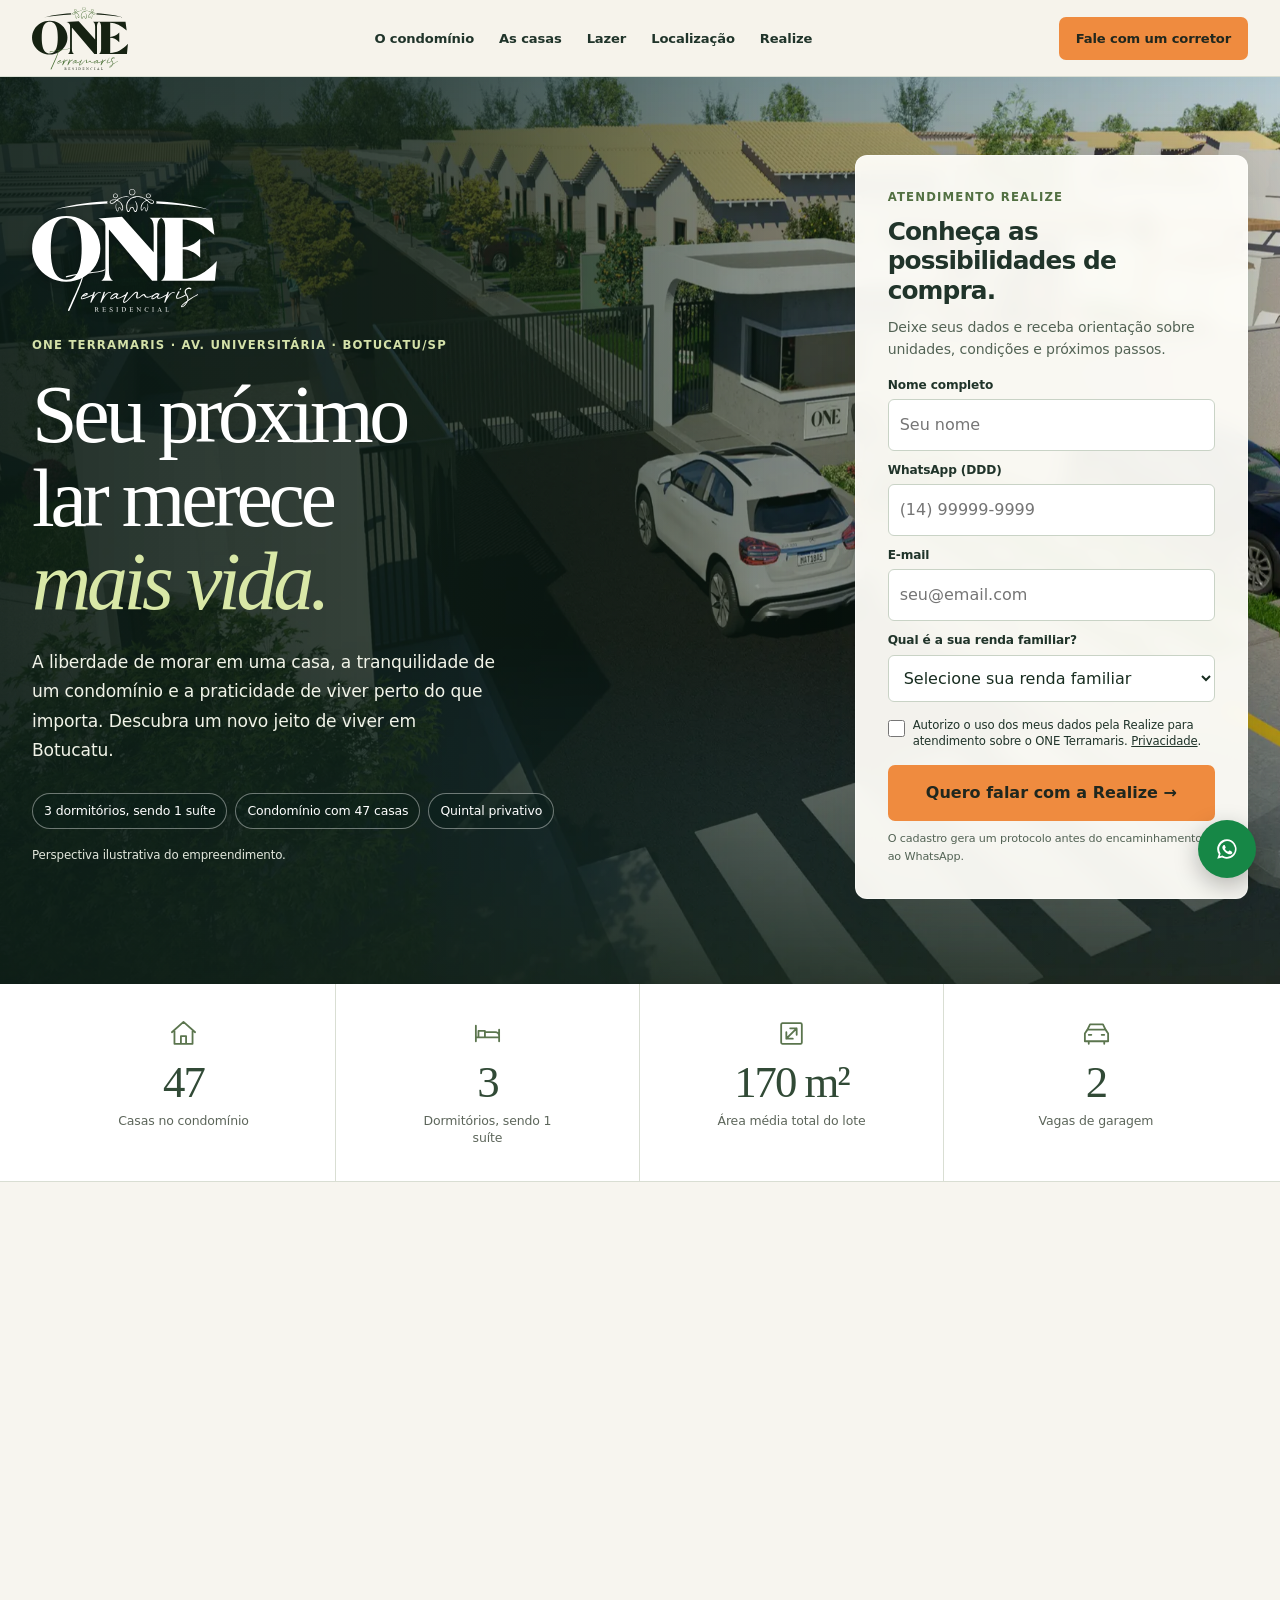
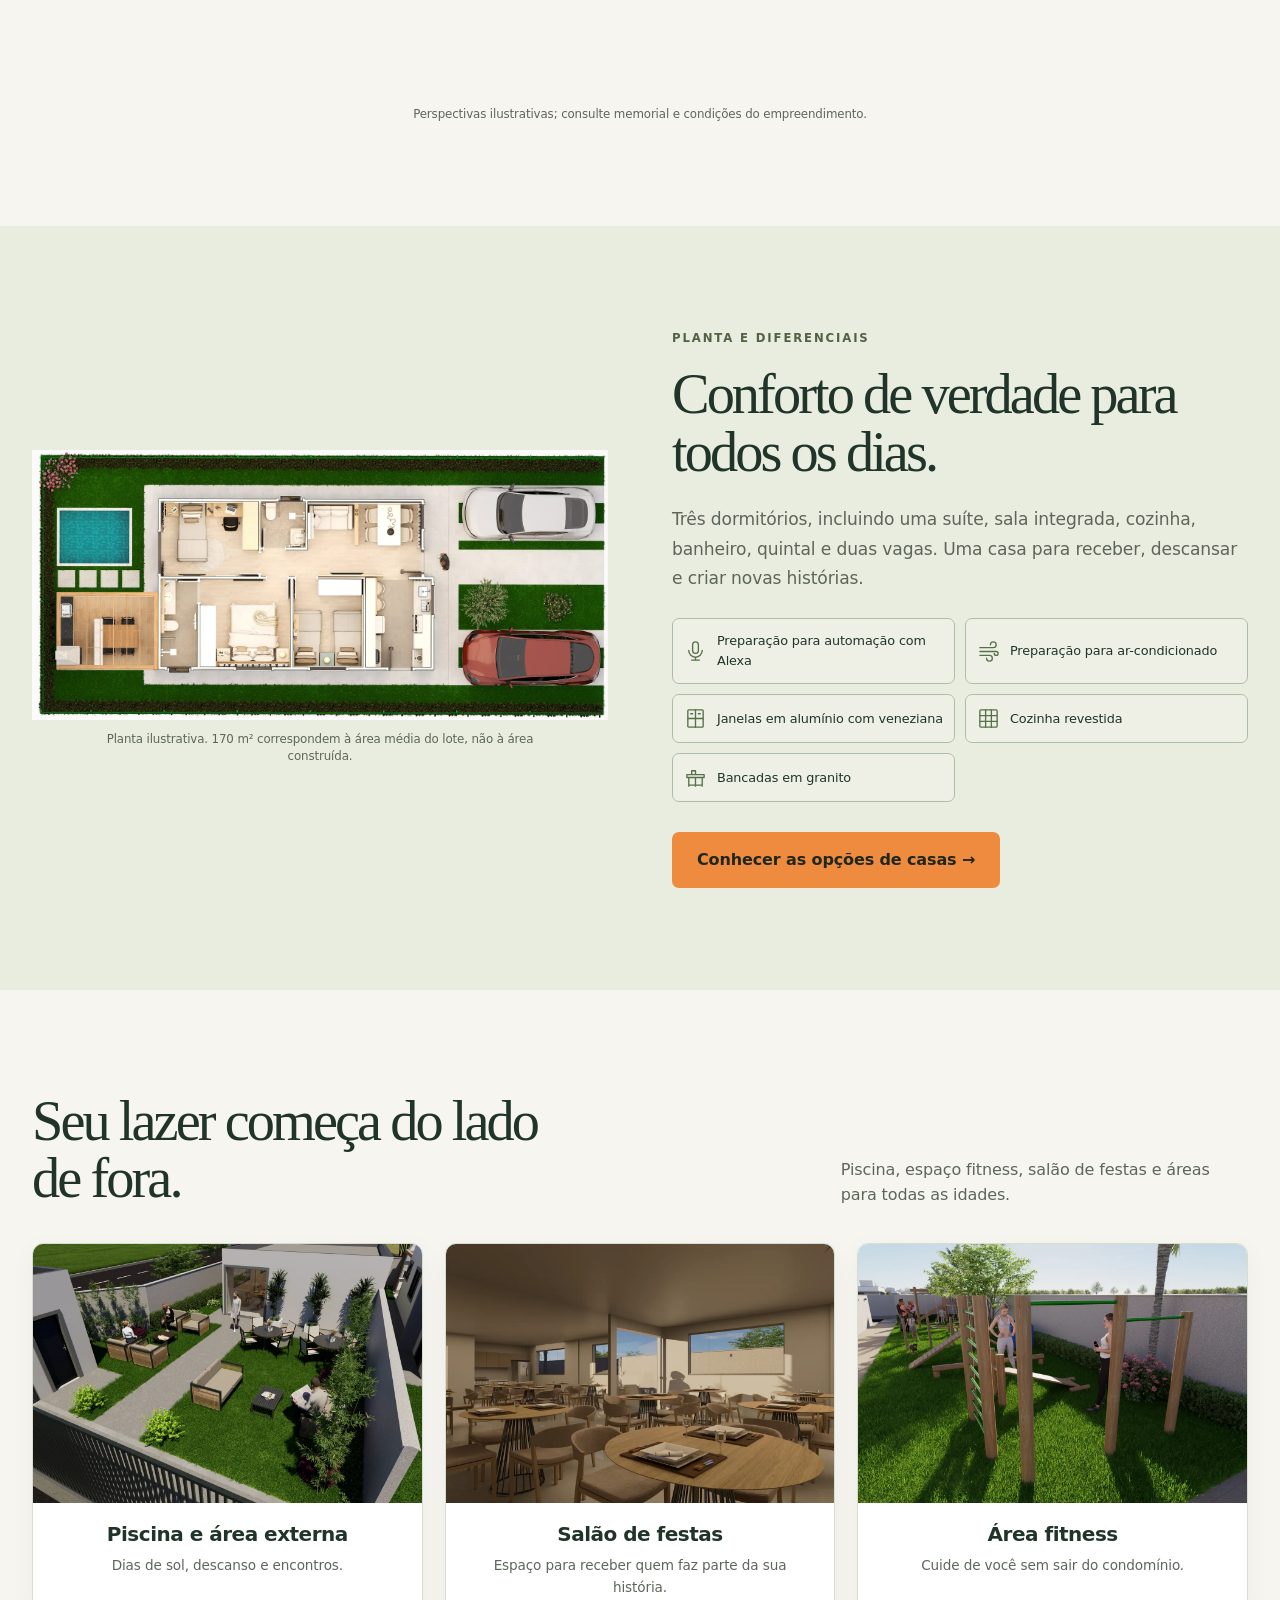
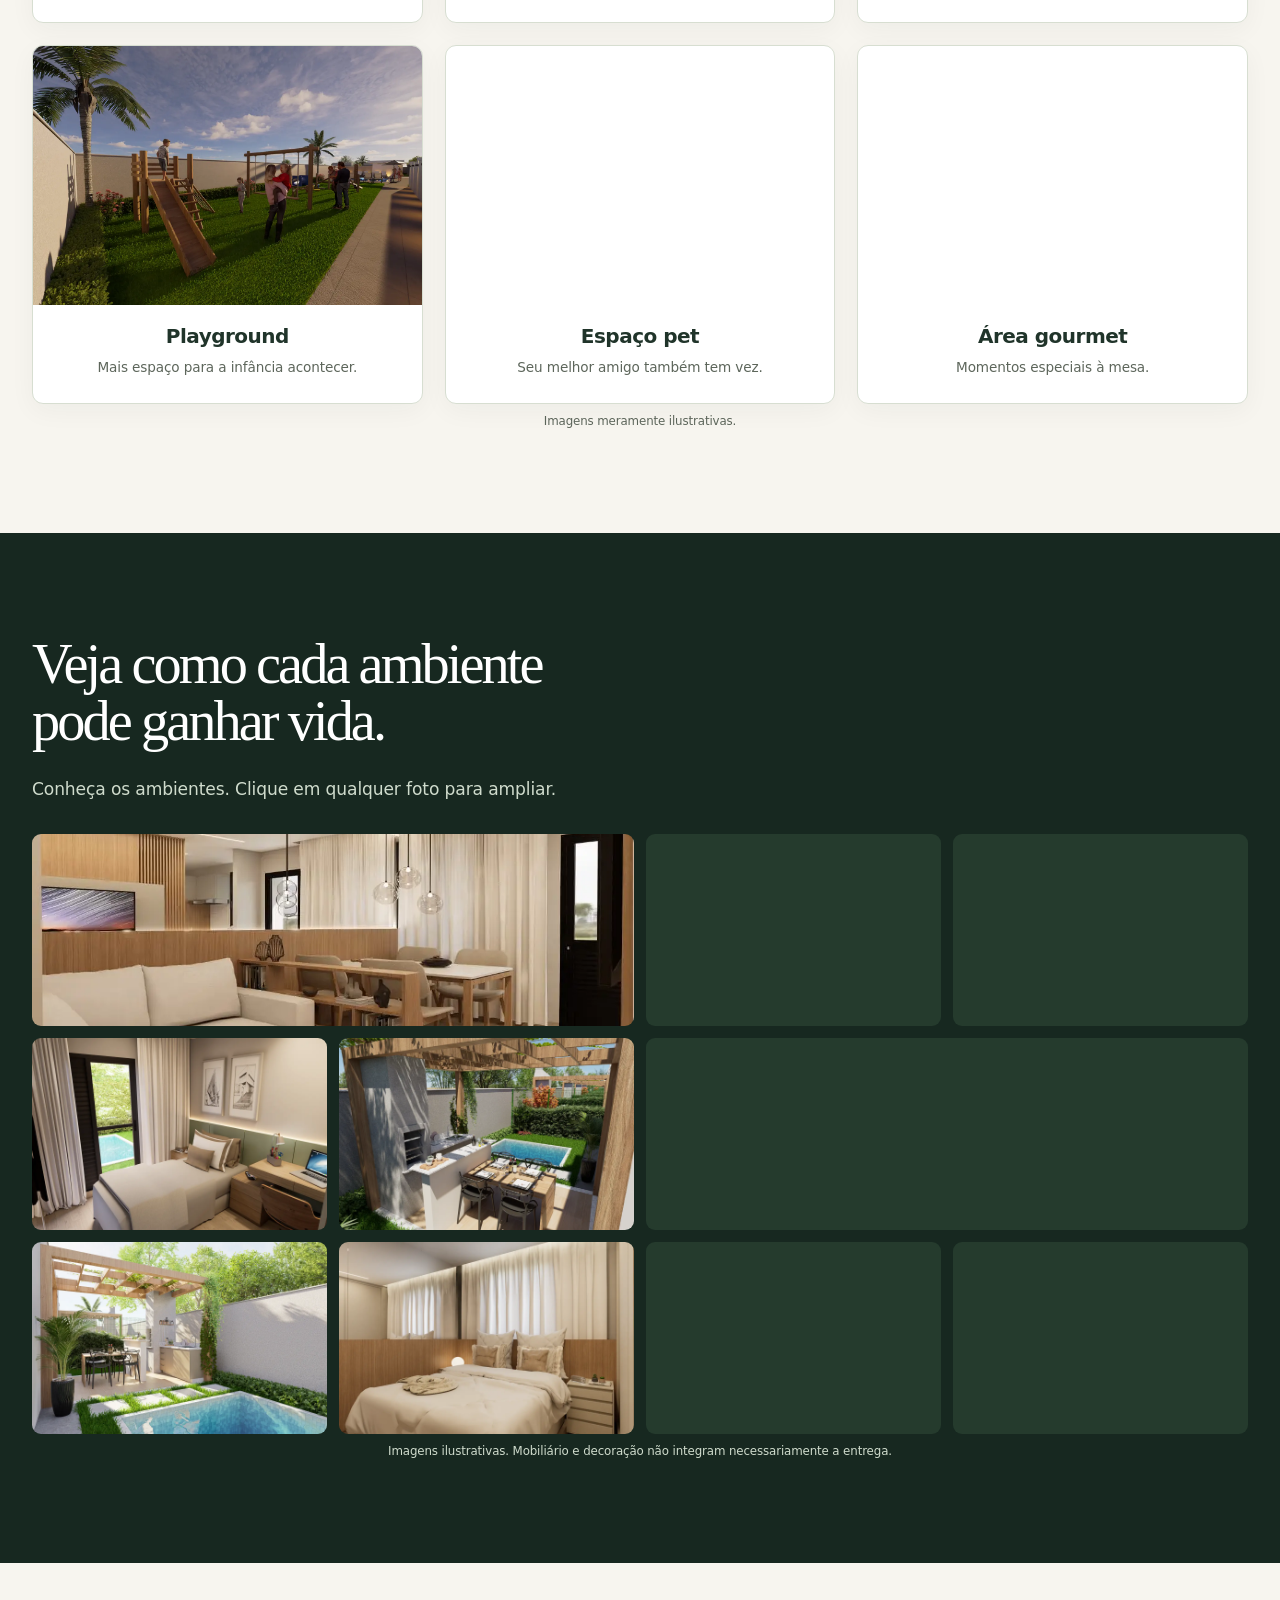
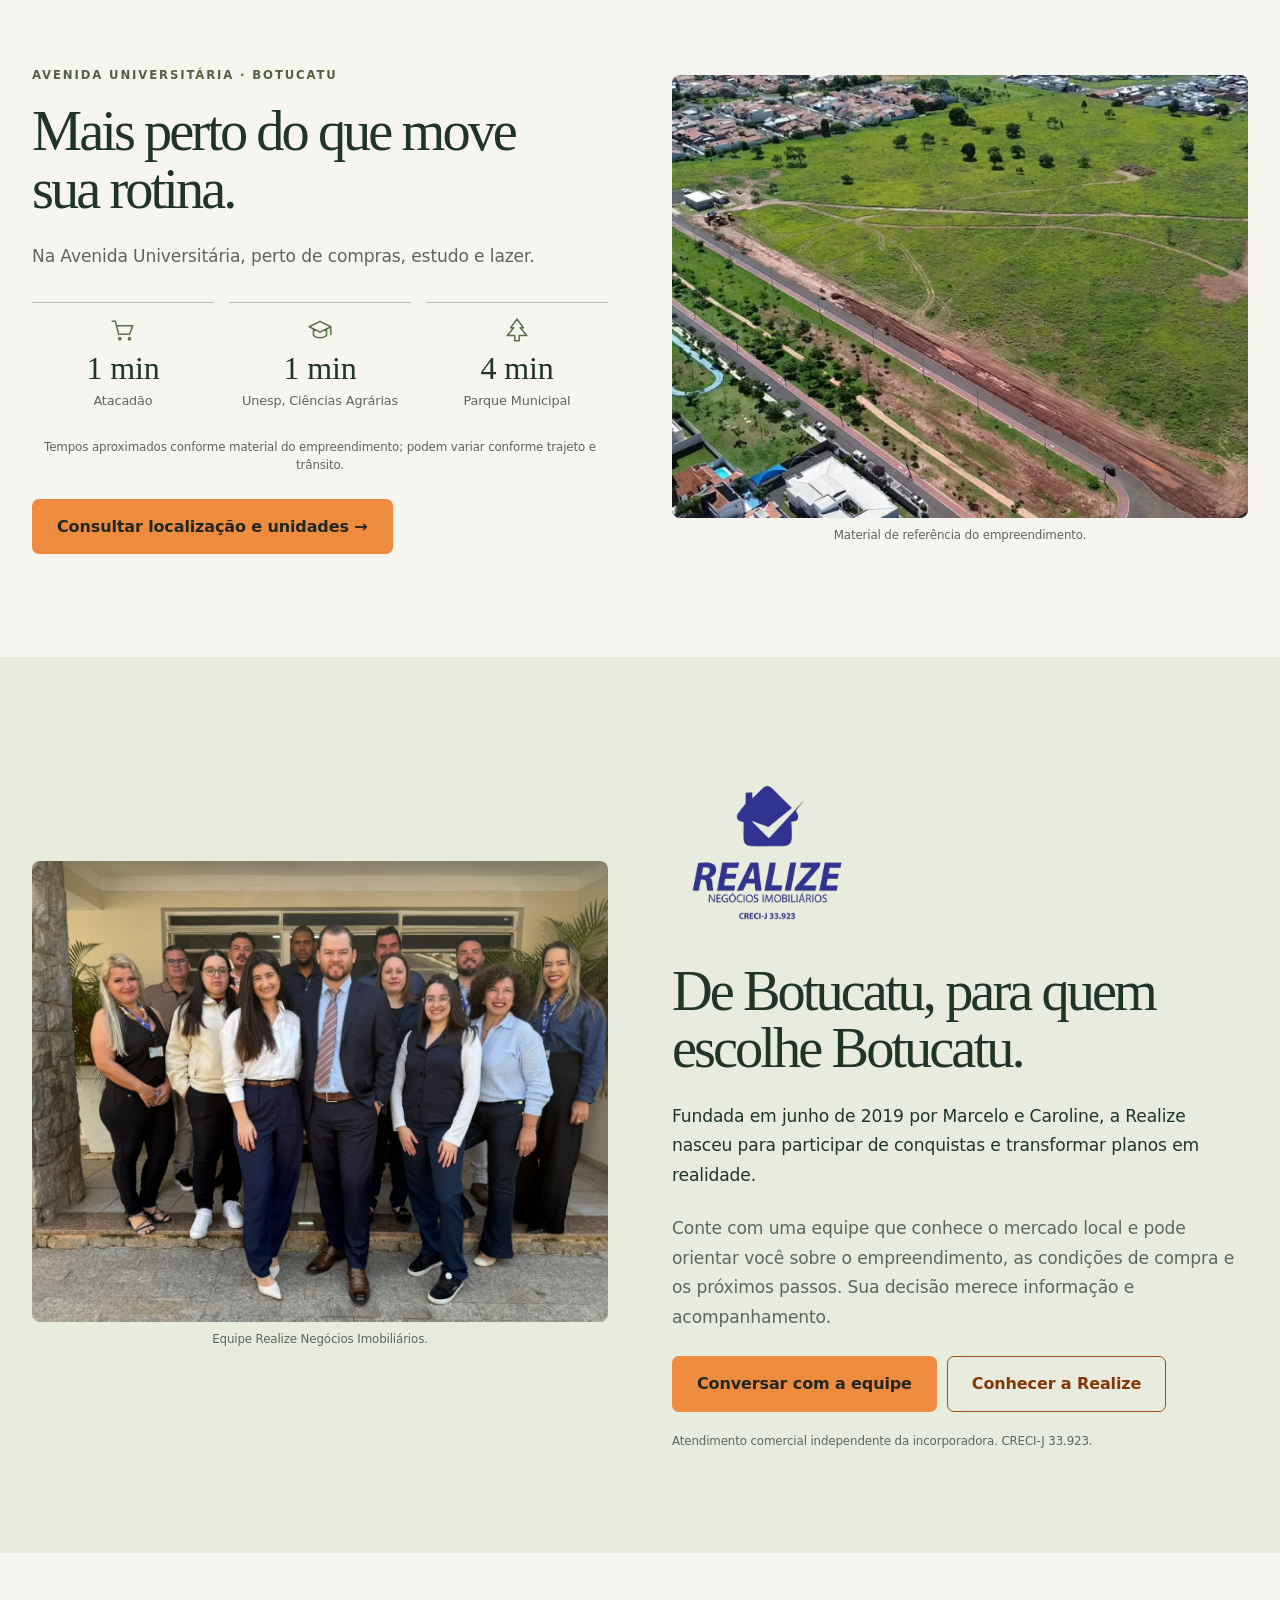
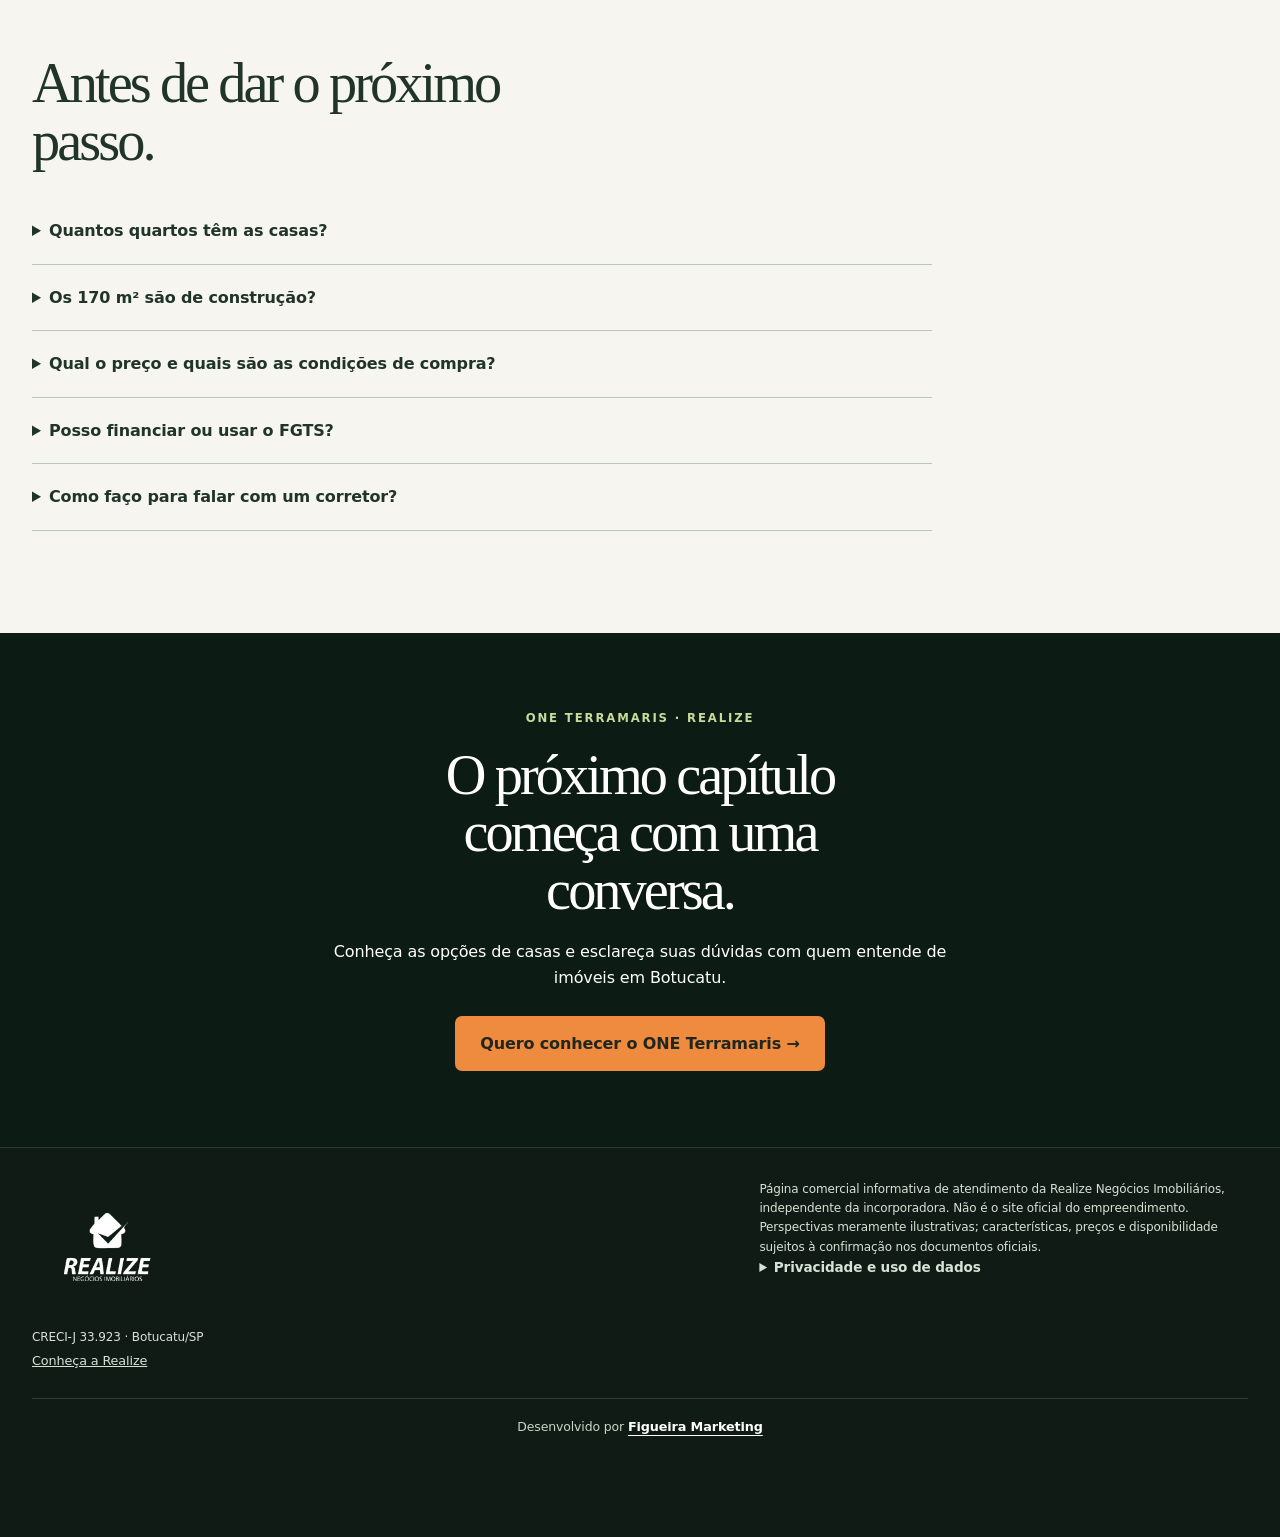
==== commit 6997e622: "fix(one): imagens WebP locais, logos oficiais e acabamento Creative Studio" ====
--- a/one-terramaris/index.html
+++ b/one-terramaris/index.html
@@ -1,4 +1,4 @@
-<!doctype html><html lang="pt-BR"><head><meta charset="utf-8"><meta name="viewport" content="width=device-width,initial-scale=1"><meta name="robots" content="noindex,nofollow"><meta name="theme-color" content="#172820"><link rel="preload" as="image" href="/one-terramaris/assets/hero-portaria-1920.jpg" fetchpriority="high"><title>ONE Terramaris Botucatu | Casas em condomínio | Realize</title><meta name="description" content="Conheça o ONE Terramaris em Botucatu: casas com três dormitórios, lazer e localização na Av. Universitária. Atendimento imobiliário Realize."><style>
+<!doctype html><html lang="pt-BR"><head><meta charset="utf-8"><meta name="viewport" content="width=device-width,initial-scale=1"><meta name="robots" content="noindex,nofollow"><meta name="theme-color" content="#172820"><link rel="preload" as="image" href="/one-terramaris/assets/hero-portaria.webp" fetchpriority="high"><title>ONE Terramaris Botucatu | Casas em condomínio | Realize</title><meta name="description" content="Conheça o ONE Terramaris em Botucatu: casas com três dormitórios, lazer e localização na Av. Universitária. Atendimento imobiliário Realize."><style>
 :root{--forest:#172820;--deep:#0d1b15;--green:#314a36;--lime:#b7cb78;--cream:#f6f3eb;--ink:#203329;--muted:#5d665b;--white:#fff;--wa:#176b39;--line:#d9ded0;--max:1220px}*{box-sizing:border-box}html{scroll-behavior:smooth;scroll-padding-top:90px}body{margin:0;color:var(--ink);background:var(--cream);font:16px/1.6 system-ui,-apple-system,BlinkMacSystemFont,"Segoe UI",Arial,sans-serif}a{color:inherit}button,input,select{font:inherit}button{cursor:pointer}img{display:block;max-width:100%}h1,h2,h3,p{margin:0}h1,h2{font-family:Georgia,"Times New Roman",serif;font-weight:400;letter-spacing:-.045em;line-height:1.02}h1{font-size:clamp(3rem,6.4vw,6.5rem);max-width:11ch}h2{font-size:clamp(2.3rem,4.4vw,4.5rem);max-width:16ch}h3{line-height:1.25;font-size:1.25rem}p{max-width:65ch}.wrap{width:min(var(--max),calc(100% - 64px));margin-inline:auto}.section{padding:100px 0}.eyebrow{font-size:.73rem;font-weight:750;text-transform:uppercase;letter-spacing:.16em;display:block;margin-bottom:19px;color:#526044}.dark .eyebrow,.hero .eyebrow{color:#d4e1a9}.muted{color:var(--muted)}.lead{font-size:1.12rem;line-height:1.65;margin-top:24px}.btn{display:inline-flex;align-items:center;justify-content:center;gap:10px;min-height:52px;padding:14px 24px;border-radius:7px;background:var(--wa);color:white;border:1px solid transparent;text-decoration:none;font-weight:760;transition:filter .2s,transform .2s}.btn:hover{filter:brightness(1.08);transform:translateY(-1px)}.btn.secondary{background:transparent;border:1px solid currentColor;color:inherit}.btn:disabled{opacity:.6;cursor:wait}a:focus-visible,button:focus-visible,input:focus-visible,select:focus-visible,summary:focus-visible{outline:3px solid #e9ad51;outline-offset:4px}.skip{position:absolute;left:-9999px}.skip:focus{left:12px;top:10px;background:white;padding:10px;z-index:100}.nav{position:sticky;top:0;z-index:50;background:#f6f3ebf7;border-bottom:1px solid var(--line);backdrop-filter:blur(10px)}.nav-inner{display:flex;align-items:center;justify-content:space-between;gap:22px;min-height:76px}.brand{display:flex;align-items:center;gap:14px;text-decoration:none}.brand img{width:120px;height:44px;object-fit:contain}.brand span{font-size:.65rem;font-weight:700;line-height:1.25;border-left:1px solid #aeb5a8;padding-left:14px;max-width:95px;text-transform:uppercase;letter-spacing:.07em}.nav-links{display:flex;align-items:center;gap:25px}.nav-links a{font-size:.82rem;font-weight:650;text-decoration:none}.nav .btn{min-height:42px;font-size:.82rem;padding:10px 16px}.hero{min-height:720px;color:white;position:relative;isolation:isolate;background:#1c2d23;display:grid;align-items:center;padding:78px 0 85px}.hero-bg{position:absolute;inset:0;z-index:-2;width:100%;height:100%;object-fit:cover;object-position:50% 50%}.hero:after{content:"";position:absolute;inset:0;z-index:-1;background:linear-gradient(90deg,#0c1c16f5 0%,#0f2018ce 39%,#10251b80 65%,#10251b35 100%)}.hero-layout{display:grid;grid-template-columns:1.35fr .7fr;gap:64px;align-items:center}.project-logo{width:150px;max-height:100px;object-fit:contain;object-position:left;margin-bottom:25px;filter:drop-shadow(0 1px 9px #0007)}.hero h1 em{color:#d9e8a7;font-style:italic}.hero .lead{color:#f1f3e8;max-width:43ch}.hero .proof{display:flex;flex-wrap:wrap;gap:9px;margin-top:27px}.proof span{border:1px solid #ffffff66;background:#0a20195e;border-radius:4px;padding:7px 11px;font-size:.78rem}.hero .caption{color:#e2e7dc;margin-top:18px}.form-card{background:#fdfcf8;color:var(--ink);padding:32px;border-radius:12px;box-shadow:0 20px 80px #08120e55}.form-card h2{font:700 1.55rem/1.2 system-ui,sans-serif;letter-spacing:-.035em;max-width:none}.form-card .eyebrow{color:#527042;margin-bottom:10px}.form-card p{font-size:.88rem;margin:10px 0 15px;color:#536355}.form-card label:not(.consent){display:block;font-size:.76rem;font-weight:700;margin:10px 0 4px}.form-card input:not([type=checkbox]),.form-card select,.chat-panel input:not([type=checkbox]),.chat-panel select{width:100%;background:white;border:1px solid #c9d3c6;border-radius:6px;padding:12px 11px;min-height:47px;color:#182d20}.consent{display:flex;align-items:flex-start;gap:8px;font-size:.73rem;line-height:1.45;margin:15px 0}.consent input{margin:3px 0 0;accent-color:var(--wa);width:17px;height:17px;flex:none}.form-card .btn{width:100%}.form-card .fine{font-size:.7rem;margin:9px 0 0}.notice{color:#913a21;font-size:.84rem;margin-top:12px}.trap{position:absolute!important;left:-10000px!important;width:1px!important;height:1px!important}.metrics{background:#fff;border-bottom:1px solid var(--line)}.metric-grid{display:grid;grid-template-columns:repeat(4,1fr)}.metric{padding:34px 20px;border-right:1px solid var(--line)}.metric:first-child{padding-left:0}.metric:last-child{border:0}.metric b{display:block;font:400 clamp(2rem,3vw,3.4rem)/1 Georgia,serif;color:var(--green);letter-spacing:-.045em}.metric span{display:block;font-size:.78rem;color:var(--muted);margin-top:10px}.split{display:grid;grid-template-columns:1fr 1fr;align-items:center;gap:70px}.photo{width:100%;object-fit:cover;border-radius:8px;aspect-ratio:1.3}.caption{font-size:.72rem;color:var(--muted);margin-top:9px}.image-frame{margin:0}.heading-row{display:flex;justify-content:space-between;align-items:end;gap:32px;margin-bottom:35px}.heading-row p{max-width:40ch}.dark{background:var(--forest);color:white}.dark .muted,.dark .caption{color:#cfdbcc}.arch-grid{display:grid;grid-template-columns:1fr 1fr;gap:20px;margin-top:36px}.arch{background:white;border:1px solid var(--line);border-radius:9px;overflow:hidden}.arch img{width:100%;aspect-ratio:1.65;object-fit:contain;background:#e7eae1}.arch div{padding:23px}.arch p{margin-top:8px;color:var(--muted);font-size:.9rem}.pills{display:flex;flex-wrap:wrap;gap:10px;margin:24px 0 30px}.pills span{padding:8px 12px;border:1px solid #b8c4b5;font-size:.85rem;border-radius:5px}.plan img{object-fit:contain;background:#eeeee6;border-radius:8px;width:100%;max-height:570px}.feature-list{display:grid;grid-template-columns:1fr 1fr;gap:12px 20px;list-style:none;padding:0;margin:28px 0}.feature-list li{border-bottom:1px solid #ffffff29;padding:9px 0;font-size:.91rem;display:flex;gap:10px}.feature-list li:before{content:"✓";color:#d5e69e;font-weight:900}.leisure-grid{display:grid;grid-template-columns:repeat(3,1fr);gap:22px}.leisure-card{background:#fff;border:1px solid var(--line);border-radius:8px;overflow:hidden}.leisure-card img{width:100%;aspect-ratio:1.5;object-fit:cover}.leisure-card div{padding:20px}.leisure-card p{color:var(--muted);font-size:.85rem;margin-top:8px}.gallery{display:grid;grid-template-columns:repeat(4,1fr);gap:12px;margin-top:30px}.gallery-item{border:0;padding:0;overflow:hidden;background:#dae2d5;border-radius:7px}.gallery-item img{aspect-ratio:1.35;width:100%;height:auto;object-fit:cover;transition:transform .25s}.gallery-item:hover img{transform:scale(1.045)}.gallery-item:first-child{grid-column:span 2;grid-row:span 2}.gallery-item:first-child img{height:100%;aspect-ratio:1.35}.location-times{display:grid;grid-template-columns:repeat(3,1fr);gap:12px;margin:30px 0}.location-times div{border-top:1px solid #b4c3b0;padding-top:14px}.location-times b{font:400 2rem Georgia,serif;display:block}.location-times span{font-size:.8rem;color:var(--muted)}.team{background:#e7ecdf}.team-logo{width:180px;max-height:74px;object-fit:contain;object-position:left;margin-bottom:25px}.team .photo{aspect-ratio:1.25;object-position:center}.faq{max-width:900px;margin:28px 0 0}.faq details{border-bottom:1px solid #bac6b7;padding:20px 0}.faq summary{cursor:pointer;font-weight:700}.faq p{margin:12px 0 0;color:var(--muted)}.closing{background:var(--deep);color:white;text-align:center;padding:76px 0}.closing h2,.closing p{margin-inline:auto}.closing p{margin:20px auto 25px}.footer{background:#101b15;color:#d8e1d6;padding:32px 0 100px;border-top:1px solid #ffffff20}.footer-row{display:flex;align-items:flex-start;gap:35px;justify-content:space-between;flex-wrap:wrap}.footer img{width:150px;max-height:60px;object-fit:contain}.footer small{font-size:.75rem;max-width:64ch;display:block}.footer a{font-size:.8rem}.float{position:fixed;right:24px;bottom:22px;z-index:70;background:var(--wa);color:white;border:0;border-radius:999px;padding:14px 20px;font-weight:750;box-shadow:0 7px 25px #0004;display:flex;gap:10px;align-items:center}.float svg{width:25px;height:25px}dialog{border:0;border-radius:12px;padding:0;box-shadow:0 20px 80px #0005;max-width:calc(100% - 28px);max-height:90dvh}dialog::backdrop{background:#0e1a16b5}.chat-panel{width:min(410px,100%);padding:25px;color:var(--ink);background:var(--cream)}.chat-panel h2{font:700 1.3rem system-ui,sans-serif}.chat-top{display:flex;justify-content:space-between;gap:10px;align-items:center}.close{border:0;background:transparent;font-size:1.6rem;line-height:1;padding:7px;color:inherit}.chat-feed{max-height:200px;overflow:auto;display:grid;gap:9px;margin:20px 0}.bubble{padding:10px 12px;border-radius:9px;background:#e0e9d9;font-size:.9rem;max-width:90%}.bubble.user{margin-left:auto;background:#d3e8c8}.chat-panel .btn{width:100%;margin-top:10px}.chat-panel .prompt{font-size:.85rem;font-weight:700;display:block;margin-bottom:6px}.lightbox{background:#102016;color:white;max-width:min(92vw,1100px)}.lightbox .close{display:block;margin-left:auto}.lightbox img{max-width:92vw;max-height:78vh;object-fit:contain}.confirmation{background:#e8f3e7;border-radius:7px;padding:14px;margin-top:12px}.confirmation p{margin:0 0 10px}.confirmation code{font-weight:800;letter-spacing:.04em}.confirmation .btn{margin-top:8px}.privacy-note{font-size:.85rem}.privacy-note summary{cursor:pointer;font-weight:700}[hidden]{display:none!important}
 @media(max-width:1000px){.nav-links{gap:15px}.hero-layout{gap:30px;grid-template-columns:1fr .85fr}.split{gap:35px}.wrap{width:calc(100% - 48px)}.section{padding:76px 0}.hero h1{font-size:clamp(3rem,6.6vw,5rem)}}
 @media(max-width:760px){.nav-links{display:none}.nav-inner{min-height:62px;gap:12px}.brand img{width:100px}.brand span{display:none}.nav .btn{padding:9px 12px;font-size:.75rem}.wrap{width:calc(100% - 36px)}.hero{min-height:0;padding:52px 0 42px}.hero:after{background:linear-gradient(180deg,#10231bc9 0%,#11241ce8 55%,#10221bf7 100%)}.hero-layout,.split{grid-template-columns:1fr;gap:32px}.hero .hero-bg{height:530px;object-position:48% center}.hero h1{font-size:clamp(2.9rem,11vw,4.6rem);max-width:12ch}.project-logo{width:128px;margin-bottom:22px}.hero .lead{font-size:1rem}.form-card{padding:23px}.metric-grid{grid-template-columns:repeat(2,1fr)}.metric{padding:23px 14px;border-bottom:1px solid var(--line)}.metric:nth-child(even){border-right:0}.metric:nth-child(3){padding-left:0}.metric:nth-child(n+3){border-bottom:0}.section{padding:58px 0}.heading-row{display:block}.heading-row p{margin-top:15px}.arch-grid,.leisure-grid{grid-template-columns:1fr 1fr;gap:12px}.arch div,.leisure-card div{padding:14px}.gallery{grid-template-columns:repeat(2,1fr);gap:8px}.gallery-item:first-child{grid-column:span 2;grid-row:span 1}.gallery-item:first-child img{aspect-ratio:1.65;height:auto}.location-times b{font-size:1.65rem}.location-times{gap:8px}.float{right:12px;bottom:12px;padding:12px 17px;font-size:.82rem}.feature-list{grid-template-columns:1fr}.team .photo{aspect-ratio:1.5}.footer-row{gap:15px}.closing{padding:60px 0}}
@@ -26,21 +26,29 @@
 .motion-ready [data-reveal]{opacity:0;transform:translateY(18px);transition:opacity .55s ease,transform .55s cubic-bezier(.2,.7,.2,1)}.motion-ready [data-reveal].is-visible,.motion-ready [data-reveal]:focus-within{opacity:1;transform:none}.hero .hero-layout>div:first-child{animation:hero-arrive .65s ease both}@keyframes hero-arrive{from{opacity:0;transform:translateY(10px)}to{opacity:1;transform:none}}
 @media(max-width:760px){.one-brand img{width:78px;height:51px}.one-hero-logo{width:145px;max-height:105px}.hero .hero-bg{height:530px}.hero:after{background:linear-gradient(180deg,#10231bb3 0%,#11241cda 49%,#10221bf8 100%)}.metric{padding:23px 12px!important}.metric span{font-size:.75rem}.architecture-carousel .arch{flex-basis:100%}.arch-track{gap:12px}.architecture-carousel .arch-copy{min-height:100px;padding:18px}.gallery{grid-template-columns:repeat(2,minmax(0,1fr));grid-auto-rows:clamp(115px,32vw,210px);gap:8px}.gallery .gallery-item:first-child,.gallery .gallery-item:nth-child(6){grid-column:span 2;grid-row:span 1}.gallery .gallery-item img,.gallery .gallery-item:first-child img{height:100%;aspect-ratio:auto}.float{width:54px;min-width:54px;height:54px;padding:0 15px}.float[aria-expanded="true"]{width:54px}.team-logo{width:180px}.footer-credit{padding-top:16px;margin-top:20px}}
 @media(prefers-reduced-motion:reduce){.motion-ready [data-reveal]{opacity:1;transform:none;transition:none}.hero .hero-layout>div:first-child{animation:none}.float,.float-label,.image-zoom img{transition:none!important}}
+
+
+/* Creative Studio: editorial, vetores originais, movimento progressivo sem esconder o conteúdo */
+:root{--cream:#f7f5ef;--ink:#20342a;--line:#d9ded3;--cta:#ef8b3f}
+body{font-size:16px;letter-spacing:-.008em}h1,h2{font-family:Georgia,"Times New Roman",serif;letter-spacing:-.052em;font-weight:400}h3{letter-spacing:-.025em}h2{max-width:19ch}p.lead{max-width:52ch;font-size:1.07rem;line-height:1.72}.section{padding:clamp(64px,8vw,112px) 0}.section .split{gap:clamp(32px,5vw,75px)}.form-card{background:#fffef9f2;border:1px solid #ffffff80;backdrop-filter:blur(9px);box-shadow:0 14px 58px #11231b29}.hero{overflow:hidden}.hero-bg{transform-origin:center 40%;will-change:transform}.metric .line-icon{width:31px;height:31px;color:#5b754e;margin-bottom:4px}.line-icon{display:block;flex-shrink:0;width:24px;height:24px;color:inherit}.metric{gap:7px}.metric b{font-size:clamp(2.25rem,3.5vw,3.4rem)}.feature-list li:before{content:none}.feature-list li{align-items:center;gap:12px}.feature-list .line-icon{color:#c5d69b;width:22px;height:22px}.feature-pills{display:grid;grid-template-columns:repeat(2,minmax(0,1fr));gap:10px}.feature-pills span{display:flex;align-items:center;gap:10px;padding:12px 11px;background:#f7f7f05c;border:1px solid #aebda7;border-radius:7px;font-size:.8rem}.feature-pills .line-icon{color:#587049;width:23px;height:23px}.location-times{gap:15px}.location-times div{display:flex;flex-direction:column;align-items:center;justify-content:flex-start;gap:6px;border-top:1px solid #b4c3b0}.location-times .line-icon{color:#587049;width:26px;height:26px}.location-times b{line-height:1.2}.location-times span{line-height:1.25}.architecture-carousel{position:relative;--carousel-gap:20px}.carousel-overlay{position:absolute;inset:0;pointer-events:none}.carousel-arrow{position:absolute;top:calc((100% - 110px)/2);transform:translateY(-50%);border:1px solid #fff8;border-radius:50%;width:44px;height:44px;background:#172820c9;backdrop-filter:blur(6px);color:white;display:grid;place-items:center;font:400 2rem/1 Georgia,serif;opacity:0;pointer-events:none;transition:opacity .22s,background .22s;box-shadow:0 4px 20px #0002}.carousel-arrow.prev{left:13px}.carousel-arrow.next{right:13px}.architecture-carousel:hover .carousel-arrow,.architecture-carousel:focus-within .carousel-arrow,.carousel-arrow:focus-visible{opacity:1;pointer-events:auto}.carousel-arrow:hover{background:#172820}.leisure-card,.architecture-carousel .arch{border:1px solid #d7ded1;box-shadow:0 7px 26px #2033290b;border-radius:11px}.leisure-card .image-zoom img,.gallery-item img{transition:transform .5s cubic-bezier(.2,.7,.2,1)}.leisure-card .image-zoom:hover img,.gallery-item:hover img{transform:scale(1.05)}.gallery-item{background:#253b2d}.team .team-logo{width:190px;height:190px;max-height:none;object-fit:contain;object-position:center;mix-blend-mode:normal;margin:0 0 14px}.footer .footer-logo{width:150px;height:150px;max-height:none;object-fit:contain;margin:-8px 0 6px}.team .split>div{display:flex;flex-direction:column;align-items:flex-start}.team .pills{margin-bottom:12px}.hero .eyebrow{letter-spacing:.1em}.hero .proof span{border-radius:99px}.leisure-card div{padding:19px 20px 24px}.caption{font-size:.74rem}.reveal-enter{animation:creative-in .56s cubic-bezier(.2,.7,.2,1) both;animation-delay:var(--stagger,0ms)}@keyframes creative-in{from{transform:translateY(14px);opacity:.75}to{transform:translateY(0);opacity:1}}.motion-ready [data-reveal]{opacity:1;transform:none}.team .team-logo,.footer .footer-logo{background:transparent}
+@media(max-width:760px){.hero-bg{will-change:auto}.team .team-logo{width:160px;height:160px;align-self:center}.team .split>div{align-items:stretch}.team .team-logo{margin:0 auto 10px}.footer .footer-logo{width:128px;height:128px}.feature-pills{gap:8px}.feature-pills span{font-size:.75rem;padding:9px}.metric .line-icon{width:26px;height:26px}.carousel-arrow{top:calc((100% - 100px)/2);width:38px;height:38px}.architecture-carousel .arch-copy{min-height:100px}}
+@media(hover:none){.carousel-arrow{opacity:1;pointer-events:auto}}
+@media(prefers-reduced-motion:reduce){.reveal-enter{animation:none!important;opacity:1;transform:none}.hero-bg{transform:none!important}.carousel-arrow{transition:none}}
 </style></head><body>
 <a class="skip" href="#conteudo">Ir ao conteúdo</a><header class="nav"><div class="wrap nav-inner"><a class="one-brand" href="#inicio" aria-label="ONE Terramaris, início"><img src="/one-terramaris/assets/one-logo.svg" alt="ONE Terramaris Residencial" width="96" height="63"></a><nav class="nav-links" aria-label="Navegação"><a href="#empreendimento">O condomínio</a><a href="#casas">As casas</a><a href="#lazer">Lazer</a><a href="#localizacao">Localização</a><a href="#realize">Realize</a></nav><a class="btn" href="#cadastro">Fale com um corretor</a></div></header>
-<main id="conteudo"><section class="hero" id="inicio"><img class="hero-bg" src="/one-terramaris/assets/hero-portaria-1920.jpg" alt="" fetchpriority="high" decoding="async" referrerpolicy="no-referrer"><div class="wrap hero-layout"><div><img class="one-hero-logo" src="/one-terramaris/assets/one-logo.svg" alt="ONE Terramaris Residencial" width="184" height="122"><span class="eyebrow">ONE Terramaris · Av. Universitária · Botucatu/SP</span><h1>Seu próximo lar merece <em>mais vida.</em></h1><p class="lead">A liberdade de morar em uma casa, a tranquilidade de um condomínio e a praticidade de viver perto do que importa. Descubra um novo jeito de viver em Botucatu.</p><div class="proof"><span>3 dormitórios, sendo 1 suíte</span><span>Condomínio com 47 casas</span><span>Quintal privativo</span></div><p class="caption">Perspectiva ilustrativa do empreendimento.</p></div><div class="form-card" id="cadastro"><span class="eyebrow">Atendimento Realize</span><h2>Conheça as possibilidades de compra.</h2><p>Deixe seus dados e receba orientação sobre unidades, condições e próximos passos.</p><form id="lead-form"><label for="nome">Nome completo</label><input id="nome" name="nome" autocomplete="name" minlength="3" maxlength="120" required placeholder="Seu nome"><label for="whatsapp">WhatsApp (DDD)</label><input id="whatsapp" name="whatsapp" type="tel" autocomplete="tel-national" maxlength="16" required placeholder="(14) 99999-9999"><label for="email">E-mail</label><input id="email" name="email" type="email" autocomplete="email" required placeholder="seu@email.com"><label for="renda">Qual é a sua renda familiar?</label><select id="renda" name="renda" required><option value="">Selecione sua renda familiar</option><option>Até R$ 3.000</option><option>R$ 3.001 a R$ 5.000</option><option>R$ 5.001 a R$ 8.000</option><option>Acima de R$ 8.000</option><option>Prefiro conversar com a equipe</option></select><label class="consent"><input name="consentimento" type="checkbox" required><span>Autorizo o uso dos meus dados pela Realize para atendimento sobre o ONE Terramaris. <a href="#privacidade">Privacidade</a>.</span></label><input class="trap" name="website" tabindex="-1" autocomplete="off" aria-hidden="true"><button class="btn" type="submit">Quero falar com a Realize →</button><div id="notice" class="notice" role="alert" hidden></div><p class="fine">O cadastro gera um protocolo antes do encaminhamento ao WhatsApp.</p></form><div class="confirmation" id="confirmation" role="status" hidden></div></div></div></section>
-<div class="metrics"><div class="wrap metric-grid"><div class="metric"><b>47</b><span>Casas no condomínio</span></div><div class="metric"><b>3</b><span>Dormitórios, sendo 1 suíte</span></div><div class="metric"><b>170 m²</b><span>Área média total do lote</span></div><div class="metric"><b>2</b><span>Vagas de garagem</span></div></div></div>
-<section class="section" id="empreendimento"><div class="wrap split"><div><span class="eyebrow">Um lugar para pertencer</span><h2>Mais espaço para o que realmente importa.</h2><p class="lead muted">Imagine chegar em casa e ter um quintal para aproveitar, ambientes integrados para estar com sua família e uma estrutura de lazer a poucos passos da porta. O ONE Terramaris reúne essas possibilidades em um condomínio de apenas 47 casas.</p><p class="lead muted">Uma proposta que combina privacidade, convivência e uma localização conveniente na Avenida Universitária.</p><a class="btn" style="margin-top:25px" href="#cadastro">Receber informações →</a></div><figure class="image-frame"><button class="image-zoom" type="button" data-full="https://onebotucatu.com.br/images/condominio.png" aria-label="Ampliar imagem"><picture><source srcset="https://onebotucatu.com.br/images/condominio-640w.webp 640w,https://onebotucatu.com.br/images/condominio-1024w.webp 1024w,https://onebotucatu.com.br/images/condominio-1920w.webp 1920w" sizes="(max-width:760px) 100vw,50vw" type="image/webp"><img class="photo" src="https://onebotucatu.com.br/images/condominio.png" alt="Perspectiva do condomínio ONE Terramaris" loading="lazy" decoding="async" referrerpolicy="no-referrer" ></picture></button><figcaption class="caption">Imagem meramente ilustrativa.</figcaption></figure></div></section>
-<section class="section dark"><div class="wrap split"><div><span class="eyebrow">Condomínio planejado</span><h2>Tranquilidade que começa na entrada.</h2><p class="lead muted">Estrutura pensada para organizar o dia a dia e valorizar os momentos que você passa em casa.</p><ul class="feature-list"><li>Portaria inteligente integrada ao celular</li><li>Portões eletrônicos</li><li>Vias asfaltadas</li><li>Iluminação em LED</li><li>Condomínio murado</li><li>Vagas para visitantes</li><li>Horta e pomar</li><li>Gradil entre as casas</li></ul></div><figure class="image-frame"><button class="image-zoom" type="button" data-full="https://onebotucatu.com.br/images/hero-portaria.png" aria-label="Ampliar perspectiva da entrada"><img class="photo" src="/one-terramaris/assets/hero-portaria-1920.jpg" alt="Perspectiva da entrada do condomínio" loading="lazy" decoding="async"></button><figcaption class="caption">Imagem meramente ilustrativa.</figcaption></figure></div></section>
-<section class="section" id="casas"><div class="wrap"><div class="heading-row"><div><span class="eyebrow">Dois estilos, uma escolha sua</span><h2>Uma casa que combina com você.</h2></div><p class="muted">Escolha entre as propostas arquitetônicas colonial e contemporânea. Confirme os modelos e unidades disponíveis com a equipe Realize.</p></div><div class="architecture-carousel" id="architecture-carousel" aria-roledescription="carrossel" aria-label="Arquitetura das casas"><div class="arch-track" id="arch-track" tabindex="0"><article class="arch" role="group" aria-label="Colonial"><button class="image-zoom" type="button" data-full="https://onebotucatu.com.br/images/casa-1.png" aria-label="Ampliar Colonial"><img src="https://onebotucatu.com.br/images/casa-1.png" alt="Colonial, perspectiva ilustrativa" loading="lazy" decoding="async"></button><div class="arch-copy"><h3>Colonial</h3><p>O charme das linhas tradicionais e dos telhados aparentes.</p></div></article><article class="arch" role="group" aria-label="Contemporânea"><button class="image-zoom" type="button" data-full="https://onebotucatu.com.br/images/casa-2.png" aria-label="Ampliar Contemporânea"><img src="https://onebotucatu.com.br/images/casa-2.png" alt="Contemporânea, perspectiva ilustrativa" loading="lazy" decoding="async"></button><div class="arch-copy"><h3>Contemporânea</h3><p>Linhas marcantes e uma leitura atual da casa em condomínio.</p></div></article><article class="arch" role="group" aria-label="Vista geral das fachadas"><button class="image-zoom" type="button" data-full="https://onebotucatu.com.br/images/casa-frente.png" aria-label="Ampliar Vista geral das fachadas"><img src="https://onebotucatu.com.br/images/casa-frente.png" alt="Vista geral das fachadas, perspectiva ilustrativa" loading="lazy" decoding="async"></button><div class="arch-copy"><h3>Vista geral das fachadas</h3><p>Perspectiva geral das casas do empreendimento.</p></div></article></div><div class="carousel-controls"><button class="carousel-button" type="button" data-carousel="prev" aria-controls="arch-track" aria-label="Imagem anterior">←</button><span class="carousel-status">1 / 3</span><button class="carousel-button" type="button" data-carousel="next" aria-controls="arch-track" aria-label="Próxima imagem">→</button><button class="carousel-pause" type="button" data-carousel="pause" aria-pressed="false">Pausar</button></div></div><p class="caption">Perspectivas ilustrativas; consulte memorial e condições do empreendimento.</p></div></section>
-<section class="section" style="background:#e9eddf"><div class="wrap split"><figure class="plan image-frame"><button class="image-zoom" type="button" data-full="https://onebotucatu.com.br/images/planta-170.png" aria-label="Ampliar imagem"><img class="" src="https://onebotucatu.com.br/images/planta-170.png" alt="Planta ilustrativa com distribuição dos ambientes, garagem e quintal" loading="lazy" decoding="async" referrerpolicy="no-referrer" ></button><figcaption class="caption">Planta ilustrativa. 170 m² correspondem à área média do lote, não à área construída.</figcaption></figure><div><span class="eyebrow">Planta e diferenciais</span><h2>Conforto de verdade para todos os dias.</h2><p class="lead muted">Três dormitórios, incluindo uma suíte, sala integrada, cozinha, banheiro, quintal e duas vagas. Uma casa para receber, descansar e criar novas histórias.</p><div class="pills"><span>Preparação para automação com Alexa</span><span>Preparação para ar-condicionado</span><span>Janelas em alumínio com veneziana</span><span>Cozinha revestida</span><span>Bancadas em granito</span></div><a class="btn" href="#cadastro">Conhecer as opções de casas →</a></div></div></section>
-<section class="section" id="lazer"><div class="wrap"><div class="heading-row"><div><span class="eyebrow">O melhor do tempo em casa</span><h2>Seu lazer começa do lado de fora.</h2></div><p class="muted">Uma estrutura para conviver, brincar, cuidar da saúde e aproveitar o tempo livre sem precisar sair do condomínio.</p></div><div class="leisure-grid"><article class="leisure-card"><button type="button" class="image-zoom" data-full="https://onebotucatu.com.br/images/piscina.png" aria-label="Ampliar imagem da área de lazer"><img class="" src="https://onebotucatu.com.br/images/piscina.png" alt="Piscina e área externa" loading="lazy" decoding="async" referrerpolicy="no-referrer" ></button><div><h3>Piscina e área externa</h3><p>Dias de sol, descanso e encontros.</p></div></article><article class="leisure-card"><button type="button" class="image-zoom" data-full="https://onebotucatu.com.br/images/salao-de-festas.png" aria-label="Ampliar imagem da área de lazer"><img class="" src="https://onebotucatu.com.br/images/salao-de-festas.png" alt="Salão de festas" loading="lazy" decoding="async" referrerpolicy="no-referrer" ></button><div><h3>Salão de festas</h3><p>Espaço para receber quem faz parte da sua história.</p></div></article><article class="leisure-card"><button type="button" class="image-zoom" data-full="https://onebotucatu.com.br/images/area-fitness.png" aria-label="Ampliar imagem da área de lazer"><img class="" src="https://onebotucatu.com.br/images/area-fitness.png" alt="Área fitness" loading="lazy" decoding="async" referrerpolicy="no-referrer" ></button><div><h3>Área fitness</h3><p>Cuide de você sem sair do condomínio.</p></div></article><article class="leisure-card"><button type="button" class="image-zoom" data-full="https://onebotucatu.com.br/images/playground.png" aria-label="Ampliar imagem da área de lazer"><img class="" src="https://onebotucatu.com.br/images/playground.png" alt="Playground" loading="lazy" decoding="async" referrerpolicy="no-referrer" ></button><div><h3>Playground</h3><p>Mais espaço para a infância acontecer.</p></div></article><article class="leisure-card"><button type="button" class="image-zoom" data-full="https://onebotucatu.com.br/images/espaco-pet.png" aria-label="Ampliar imagem da área de lazer"><img class="" src="https://onebotucatu.com.br/images/espaco-pet.png" alt="Espaço pet" loading="lazy" decoding="async" referrerpolicy="no-referrer" ></button><div><h3>Espaço pet</h3><p>Seu melhor amigo também tem vez.</p></div></article><article class="leisure-card"><button type="button" class="image-zoom" data-full="https://onebotucatu.com.br/images/piscina.jpg" aria-label="Ampliar imagem da área de lazer"><img class="" src="https://onebotucatu.com.br/images/piscina.jpg" alt="Área gourmet" loading="lazy" decoding="async" referrerpolicy="no-referrer" ></button><div><h3>Área gourmet</h3><p>Momentos especiais à mesa.</p></div></article></div><p class="caption">Imagens meramente ilustrativas.</p></div></section>
-<section class="section dark"><div class="wrap"><span class="eyebrow">Inspire-se</span><h2>Veja como cada ambiente pode ganhar vida.</h2><p class="lead muted">Explore as perspectivas dos interiores e imagine suas próprias histórias nesses espaços. Toque em uma imagem para ampliar.</p><div class="gallery"><button class="gallery-item" type="button" data-full="https://onebotucatu.com.br/images/slide-render1.jpg" aria-label="Ampliar perspectiva interna 1"><img class="" src="https://onebotucatu.com.br/images/slide-render1.jpg" alt="Perspectiva ilustrativa de ambiente da casa 1" loading="lazy" decoding="async" referrerpolicy="no-referrer" ></button><button class="gallery-item" type="button" data-full="https://onebotucatu.com.br/images/slide-render2.png" aria-label="Ampliar perspectiva interna 2"><img class="" src="https://onebotucatu.com.br/images/slide-render2.png" alt="Perspectiva ilustrativa de ambiente da casa 2" loading="lazy" decoding="async" referrerpolicy="no-referrer" ></button><button class="gallery-item" type="button" data-full="https://onebotucatu.com.br/images/slide-render3.png" aria-label="Ampliar perspectiva interna 3"><img class="" src="https://onebotucatu.com.br/images/slide-render3.png" alt="Perspectiva ilustrativa de ambiente da casa 3" loading="lazy" decoding="async" referrerpolicy="no-referrer" ></button><button class="gallery-item" type="button" data-full="https://onebotucatu.com.br/images/slide-render4.png" aria-label="Ampliar perspectiva interna 4"><img class="" src="https://onebotucatu.com.br/images/slide-render4.png" alt="Perspectiva ilustrativa de ambiente da casa 4" loading="lazy" decoding="async" referrerpolicy="no-referrer" ></button><button class="gallery-item" type="button" data-full="https://onebotucatu.com.br/images/slide-render5.png" aria-label="Ampliar perspectiva interna 5"><img class="" src="https://onebotucatu.com.br/images/slide-render5.png" alt="Perspectiva ilustrativa de ambiente da casa 5" loading="lazy" decoding="async" referrerpolicy="no-referrer" ></button><button class="gallery-item" type="button" data-full="https://onebotucatu.com.br/images/slide-render6.png" aria-label="Ampliar perspectiva interna 6"><img class="" src="https://onebotucatu.com.br/images/slide-render6.png" alt="Perspectiva ilustrativa de ambiente da casa 6" loading="lazy" decoding="async" referrerpolicy="no-referrer" ></button><button class="gallery-item" type="button" data-full="https://onebotucatu.com.br/images/slide-render7.png" aria-label="Ampliar perspectiva interna 7"><img class="" src="https://onebotucatu.com.br/images/slide-render7.png" alt="Perspectiva ilustrativa de ambiente da casa 7" loading="lazy" decoding="async" referrerpolicy="no-referrer" ></button><button class="gallery-item" type="button" data-full="https://onebotucatu.com.br/images/slide-render8.png" aria-label="Ampliar perspectiva interna 8"><img class="" src="https://onebotucatu.com.br/images/slide-render8.png" alt="Perspectiva ilustrativa de ambiente da casa 8" loading="lazy" decoding="async" referrerpolicy="no-referrer" ></button><button class="gallery-item" type="button" data-full="https://onebotucatu.com.br/images/slide-render9.png" aria-label="Ampliar perspectiva interna 9"><img class="" src="https://onebotucatu.com.br/images/slide-render9.png" alt="Perspectiva ilustrativa de ambiente da casa 9" loading="lazy" decoding="async" referrerpolicy="no-referrer" ></button><button class="gallery-item" type="button" data-full="https://onebotucatu.com.br/images/slide-render10.png" aria-label="Ampliar perspectiva interna 10"><img class="" src="https://onebotucatu.com.br/images/slide-render10.png" alt="Perspectiva ilustrativa de ambiente da casa 10" loading="lazy" decoding="async" referrerpolicy="no-referrer" ></button></div><p class="caption">Imagens ilustrativas. Mobiliário e decoração não integram necessariamente a entrega.</p></div></section>
-<section class="section" id="localizacao"><div class="wrap split"><div><span class="eyebrow">Avenida Universitária · Botucatu</span><h2>Mais perto do que move sua rotina.</h2><p class="lead muted">Uma localização que aproxima universidade, compras e opções de lazer da cidade.</p><div class="location-times"><div><b>1 min</b><span>Atacadão</span></div><div><b>1 min</b><span>Unesp, Ciências Agrárias</span></div><div><b>4 min</b><span>Parque Municipal</span></div></div><p class="caption">Tempos aproximados conforme material do empreendimento; podem variar conforme trajeto e trânsito.</p><a class="btn" style="margin-top:24px" href="#cadastro">Consultar localização e unidades →</a></div><figure class="image-frame"><button class="image-zoom" type="button" data-full="https://onebotucatu.com.br/images/localizacao.png" aria-label="Ampliar imagem"><picture><source srcset="https://onebotucatu.com.br/images/localizacao-640w.webp 640w,https://onebotucatu.com.br/images/localizacao-1024w.webp 1024w,https://onebotucatu.com.br/images/localizacao-1920w.webp 1920w" sizes="(max-width:760px) 100vw,50vw" type="image/webp"><img class="photo" src="https://onebotucatu.com.br/images/localizacao.png" alt="Vista aérea ilustrativa da localização do ONE Terramaris" loading="lazy" decoding="async" referrerpolicy="no-referrer" ></picture></button><figcaption class="caption">Material de referência do empreendimento.</figcaption></figure></div></section>
-<section class="section team" id="realize"><div class="wrap split"><figure class="image-frame"><img class="photo" src="/assets/equipe_realize.jpg" alt="Equipe da Realize Negócios Imobiliários em Botucatu" loading="lazy" decoding="async"><figcaption class="caption">Equipe Realize Negócios Imobiliários.</figcaption></figure><div><img class="team-logo" src="/assets/logo_realize_azul_hero.png" alt="Realize Negócios Imobiliários" loading="lazy"><span class="eyebrow">Quem vai acompanhar você</span><h2>De Botucatu, para quem escolhe Botucatu.</h2><p class="lead">Fundada em junho de 2019 por Marcelo e Caroline, a Realize nasceu para participar de conquistas e transformar planos em realidade.</p><p class="lead muted">Conte com uma equipe que conhece o mercado local e pode orientar você sobre o empreendimento, as condições de compra e os próximos passos. Sua decisão merece informação e acompanhamento.</p><div class="pills"><a class="btn" href="#cadastro">Conversar com a equipe</a><a class="btn secondary" href="/realize.html">Conhecer a Realize</a></div><p class="caption">Atendimento comercial independente da incorporadora. CRECI-J 33.923.</p></div></div></section>
-<section class="section" id="perguntas"><div class="wrap"><span class="eyebrow">Tire suas dúvidas</span><h2>Antes de dar o próximo passo.</h2><div class="faq"><details><summary>Quantos quartos têm as casas?</summary><p>O material do empreendimento informa três dormitórios, sendo uma suíte, além de sala integrada, cozinha, banheiro, quintal e duas vagas.</p></details><details><summary>Os 170 m² são de construção?</summary><p>Não. A metragem informada é a área média total do lote. Consulte a área construída e as dimensões exatas da unidade com a Realize.</p></details><details><summary>Qual o preço e quais são as condições de compra?</summary><p>Valores, disponibilidade e condições dependem da tabela comercial vigente. Nossa equipe pode solicitar as informações atualizadas e orientar você.</p></details><details><summary>Posso financiar ou usar o FGTS?</summary><p>A possibilidade depende das condições do imóvel, das regras aplicáveis e da análise da instituição financeira. Consulte a equipe antes de assumir qualquer compromisso.</p></details><details><summary>Como faço para falar com um corretor?</summary><p>Preencha o formulário ou use o atendimento no WhatsApp. Seu protocolo será gerado antes do encaminhamento para a equipe Realize.</p></details></div></div></section>
+<main id="conteudo"><section class="hero" id="inicio"><img class="hero-bg" src="/one-terramaris/assets/hero-portaria.webp" alt="" fetchpriority="high" decoding="sync"><div class="wrap hero-layout"><div><img class="one-hero-logo" src="/one-terramaris/assets/one-logo.svg" alt="ONE Terramaris Residencial" width="184" height="122"><span class="eyebrow">ONE Terramaris · Av. Universitária · Botucatu/SP</span><h1>Seu próximo lar merece <em>mais vida.</em></h1><p class="lead">A liberdade de morar em uma casa, a tranquilidade de um condomínio e a praticidade de viver perto do que importa. Descubra um novo jeito de viver em Botucatu.</p><div class="proof"><span>3 dormitórios, sendo 1 suíte</span><span>Condomínio com 47 casas</span><span>Quintal privativo</span></div><p class="caption">Perspectiva ilustrativa do empreendimento.</p></div><div class="form-card" id="cadastro"><span class="eyebrow">Atendimento Realize</span><h2>Conheça as possibilidades de compra.</h2><p>Deixe seus dados e receba orientação sobre unidades, condições e próximos passos.</p><form id="lead-form"><label for="nome">Nome completo</label><input id="nome" name="nome" autocomplete="name" minlength="3" maxlength="120" required placeholder="Seu nome"><label for="whatsapp">WhatsApp (DDD)</label><input id="whatsapp" name="whatsapp" type="tel" autocomplete="tel-national" maxlength="16" required placeholder="(14) 99999-9999"><label for="email">E-mail</label><input id="email" name="email" type="email" autocomplete="email" required placeholder="seu@email.com"><label for="renda">Qual é a sua renda familiar?</label><select id="renda" name="renda" required><option value="">Selecione sua renda familiar</option><option>Até R$ 3.000</option><option>R$ 3.001 a R$ 5.000</option><option>R$ 5.001 a R$ 8.000</option><option>Acima de R$ 8.000</option><option>Prefiro conversar com a equipe</option></select><label class="consent"><input name="consentimento" type="checkbox" required><span>Autorizo o uso dos meus dados pela Realize para atendimento sobre o ONE Terramaris. <a href="#privacidade">Privacidade</a>.</span></label><input class="trap" name="website" tabindex="-1" autocomplete="off" aria-hidden="true"><button class="btn" type="submit">Quero falar com a Realize →</button><div id="notice" class="notice" role="alert" hidden></div><p class="fine">O cadastro gera um protocolo antes do encaminhamento ao WhatsApp.</p></form><div class="confirmation" id="confirmation" role="status" hidden></div></div></div></section>
+<div class="metrics"><div class="wrap metric-grid"><div class="metric"><svg class="line-icon" viewBox="0 0 24 24" fill="none" stroke="currentColor" stroke-width="1.4" stroke-linecap="round" stroke-linejoin="round" aria-hidden="true"><path d="m3 11 9-8 9 8M5 10v10h14V10M10 20v-6h4v6"/></svg><b>47</b><span>Casas no condomínio</span></div><div class="metric"><svg class="line-icon" viewBox="0 0 24 24" fill="none" stroke="currentColor" stroke-width="1.4" stroke-linecap="round" stroke-linejoin="round" aria-hidden="true"><path d="M3 18V6m18 12V9M3 15h18M5 10h5v5H5zm5 1h8a3 3 0 0 1 3 3"/></svg><b>3</b><span>Dormitórios, sendo 1 suíte</span></div><div class="metric"><svg class="line-icon" viewBox="0 0 24 24" fill="none" stroke="currentColor" stroke-width="1.4" stroke-linecap="round" stroke-linejoin="round" aria-hidden="true"><rect x="4" y="4" width="16" height="16" rx="1"/><path d="m8 16 8-8m-5 0h5v5M8 11v5h5"/></svg><b>170 m²</b><span>Área média total do lote</span></div><div class="metric"><svg class="line-icon" viewBox="0 0 24 24" fill="none" stroke="currentColor" stroke-width="1.4" stroke-linecap="round" stroke-linejoin="round" aria-hidden="true"><path d="m5 9 2-4h10l2 4 2 3v6H3v-6l2-3zm0 0h14M6 18v2m12-2v2M6 13h2m8 0h2"/></svg><b>2</b><span>Vagas de garagem</span></div></div></div>
+<section class="section" id="empreendimento"><div class="wrap split"><div><h2>Mais espaço para o que realmente importa.</h2><p class="lead muted">Quintal privativo, ambientes integrados e lazer a poucos passos de casa. Apenas 47 residências na Avenida Universitária.</p><a class="btn" style="margin-top:25px" href="#cadastro">Receber informações →</a></div><figure class="image-frame"><button class="image-zoom" type="button" data-full="/one-terramaris/assets/condominio.webp" aria-label="Ampliar imagem"><img class="photo" src="/one-terramaris/assets/condominio.webp" alt="Perspectiva do condomínio ONE Terramaris" loading="eager" decoding="async" ></button><figcaption class="caption">Imagem meramente ilustrativa.</figcaption></figure></div></section>
+<section class="section dark"><div class="wrap split"><div><h2>Tranquilidade que começa na entrada.</h2><p class="lead muted">Portaria inteligente e estrutura planejada para a rotina dos moradores.</p><ul class="feature-list"><li><svg class="line-icon" viewBox="0 0 24 24" fill="none" stroke="currentColor" stroke-width="1.4" stroke-linecap="round" stroke-linejoin="round" aria-hidden="true"><path d="M3 21V4h18v17M8 21V9h8v12M8 13h8m-4-4v12"/></svg>Portaria inteligente integrada ao celular</li><li><svg class="line-icon" viewBox="0 0 24 24" fill="none" stroke="currentColor" stroke-width="1.4" stroke-linecap="round" stroke-linejoin="round" aria-hidden="true"><rect x="5" y="10" width="14" height="11" rx="2"/><path d="M8 10V6a4 4 0 0 1 8 0v4m-4 4v3"/></svg>Portões eletrônicos</li><li><svg class="line-icon" viewBox="0 0 24 24" fill="none" stroke="currentColor" stroke-width="1.4" stroke-linecap="round" stroke-linejoin="round" aria-hidden="true"><path d="m8 3-5 18m13-18 5 18M12 3v4m0 4v3m0 4v3"/></svg>Vias asfaltadas</li><li><svg class="line-icon" viewBox="0 0 24 24" fill="none" stroke="currentColor" stroke-width="1.4" stroke-linecap="round" stroke-linejoin="round" aria-hidden="true"><path d="M9 17h6m-5 4h4m-6-7a7 7 0 1 1 8 0l-1 3H9z"/></svg>Iluminação em LED</li><li><svg class="line-icon" viewBox="0 0 24 24" fill="none" stroke="currentColor" stroke-width="1.4" stroke-linecap="round" stroke-linejoin="round" aria-hidden="true"><path d="M3 5h18v15H3zM3 10h18M3 15h18M9 5v5m6 0v5m-6 0v5"/></svg>Condomínio murado</li><li><svg class="line-icon" viewBox="0 0 24 24" fill="none" stroke="currentColor" stroke-width="1.4" stroke-linecap="round" stroke-linejoin="round" aria-hidden="true"><circle cx="12" cy="7" r="4"/><path d="M4 21v-2a8 8 0 0 1 16 0v2"/></svg>Vagas para visitantes</li><li><svg class="line-icon" viewBox="0 0 24 24" fill="none" stroke="currentColor" stroke-width="1.4" stroke-linecap="round" stroke-linejoin="round" aria-hidden="true"><path d="M4 20C3 7 12 4 21 3c0 10-3 18-13 16M4 20 16 8"/></svg>Horta e pomar</li><li><svg class="line-icon" viewBox="0 0 24 24" fill="none" stroke="currentColor" stroke-width="1.4" stroke-linecap="round" stroke-linejoin="round" aria-hidden="true"><path d="M5 21V7l2-3 2 3v14m6 0V7l2-3 2 3v14M3 12h18M3 17h18"/></svg>Gradil entre as casas</li></ul></div><figure class="image-frame"><button class="image-zoom" type="button" data-full="/one-terramaris/assets/hero-portaria.webp" aria-label="Ampliar perspectiva da entrada"><img class="photo" src="/one-terramaris/assets/hero-portaria.webp" alt="Perspectiva da entrada do condomínio" loading="eager" decoding="async"></button><figcaption class="caption">Imagem meramente ilustrativa.</figcaption></figure></div></section>
+<section class="section" id="casas"><div class="wrap"><div class="heading-row"><div><h2>Uma casa que combina com você.</h2></div><p class="muted">Escolha entre as propostas arquitetônicas colonial e contemporânea. Confirme os modelos e unidades disponíveis com a equipe Realize.</p></div><div class="architecture-carousel" id="architecture-carousel" aria-roledescription="carrossel" aria-label="Arquitetura das casas"><div class="arch-track" id="arch-track" tabindex="0"><article class="arch" role="group" aria-label="Colonial"><button class="image-zoom" type="button" data-full="/one-terramaris/assets/casa-1.webp" aria-label="Ampliar Colonial"><img src="/one-terramaris/assets/casa-1.webp" alt="Colonial, perspectiva ilustrativa" loading="eager" decoding="async"></button><div class="arch-copy"><h3>Colonial</h3><p>O charme das linhas tradicionais e dos telhados aparentes.</p></div></article><article class="arch" role="group" aria-label="Contemporânea"><button class="image-zoom" type="button" data-full="/one-terramaris/assets/casa-2.webp" aria-label="Ampliar Contemporânea"><img src="/one-terramaris/assets/casa-2.webp" alt="Contemporânea, perspectiva ilustrativa" loading="eager" decoding="async"></button><div class="arch-copy"><h3>Contemporânea</h3><p>Linhas marcantes e uma leitura atual da casa em condomínio.</p></div></article><article class="arch" role="group" aria-label="Vista geral das fachadas"><button class="image-zoom" type="button" data-full="/one-terramaris/assets/casa-frente.webp" aria-label="Ampliar Vista geral das fachadas"><img src="/one-terramaris/assets/casa-frente.webp" alt="Vista geral das fachadas, perspectiva ilustrativa" loading="eager" decoding="async"></button><div class="arch-copy"><h3>Vista geral das fachadas</h3><p>Perspectiva geral das casas do empreendimento.</p></div></article></div><div class="carousel-overlay"><button class="carousel-arrow prev" type="button" data-carousel="prev" aria-controls="arch-track" aria-label="Imagem anterior">‹</button><button class="carousel-arrow next" type="button" data-carousel="next" aria-controls="arch-track" aria-label="Próxima imagem">›</button></div></div><p class="caption">Perspectivas ilustrativas; consulte memorial e condições do empreendimento.</p></div></section>
+<section class="section" style="background:#e9eddf"><div class="wrap split"><figure class="plan image-frame"><button class="image-zoom" type="button" data-full="/one-terramaris/assets/planta-170.webp" aria-label="Ampliar imagem"><img class="" src="/one-terramaris/assets/planta-170.webp" alt="Planta ilustrativa com distribuição dos ambientes, garagem e quintal" loading="eager" decoding="async" ></button><figcaption class="caption">Planta ilustrativa. 170 m² correspondem à área média do lote, não à área construída.</figcaption></figure><div><span class="eyebrow">Planta e diferenciais</span><h2>Conforto de verdade para todos os dias.</h2><p class="lead muted">Três dormitórios, incluindo uma suíte, sala integrada, cozinha, banheiro, quintal e duas vagas. Uma casa para receber, descansar e criar novas histórias.</p><div class="pills feature-pills"><span><svg class="line-icon" viewBox="0 0 24 24" fill="none" stroke="currentColor" stroke-width="1.4" stroke-linecap="round" stroke-linejoin="round" aria-hidden="true"><path d="M9 5a3 3 0 0 1 6 0v6a3 3 0 0 1-6 0zm-4 6a7 7 0 0 0 14 0M12 18v3m-4 0h8"/></svg>Preparação para automação com Alexa</span><span><svg class="line-icon" viewBox="0 0 24 24" fill="none" stroke="currentColor" stroke-width="1.4" stroke-linecap="round" stroke-linejoin="round" aria-hidden="true"><path d="M3 8h14a3 3 0 1 0-3-3M3 12h17a2 2 0 1 1-2 2M3 16h10a3 3 0 1 1-3 3"/></svg>Preparação para ar-condicionado</span><span><svg class="line-icon" viewBox="0 0 24 24" fill="none" stroke="currentColor" stroke-width="1.4" stroke-linecap="round" stroke-linejoin="round" aria-hidden="true"><rect x="4" y="3" width="16" height="18" rx="1"/><path d="M12 3v18M4 12h16M7 7h2m6 0h2"/></svg>Janelas em alumínio com veneziana</span><span><svg class="line-icon" viewBox="0 0 24 24" fill="none" stroke="currentColor" stroke-width="1.4" stroke-linecap="round" stroke-linejoin="round" aria-hidden="true"><rect x="3" y="3" width="18" height="18" rx="1"/><path d="M3 9h18M3 15h18M9 3v18M15 3v18"/></svg>Cozinha revestida</span><span><svg class="line-icon" viewBox="0 0 24 24" fill="none" stroke="currentColor" stroke-width="1.4" stroke-linecap="round" stroke-linejoin="round" aria-hidden="true"><path d="M3 9h18v3H3zM5 12v9m14-9v9M12 12v9M5 20h14M8 9V5h4v4"/></svg>Bancadas em granito</span></div><a class="btn" href="#cadastro">Conhecer as opções de casas →</a></div></div></section>
+<section class="section" id="lazer"><div class="wrap"><div class="heading-row"><div><h2>Seu lazer começa do lado de fora.</h2></div><p class="muted">Piscina, espaço fitness, salão de festas e áreas para todas as idades.</p></div><div class="leisure-grid"><article class="leisure-card"><button type="button" class="image-zoom" data-full="/one-terramaris/assets/piscina.webp" aria-label="Ampliar imagem da área de lazer"><img class="" src="/one-terramaris/assets/piscina.webp" alt="Piscina e área externa" loading="eager" decoding="async" ></button><div><h3>Piscina e área externa</h3><p>Dias de sol, descanso e encontros.</p></div></article><article class="leisure-card"><button type="button" class="image-zoom" data-full="/one-terramaris/assets/salao-de-festas.webp" aria-label="Ampliar imagem da área de lazer"><img class="" src="/one-terramaris/assets/salao-de-festas.webp" alt="Salão de festas" loading="eager" decoding="async" ></button><div><h3>Salão de festas</h3><p>Espaço para receber quem faz parte da sua história.</p></div></article><article class="leisure-card"><button type="button" class="image-zoom" data-full="/one-terramaris/assets/area-fitness.webp" aria-label="Ampliar imagem da área de lazer"><img class="" src="/one-terramaris/assets/area-fitness.webp" alt="Área fitness" loading="eager" decoding="async" ></button><div><h3>Área fitness</h3><p>Cuide de você sem sair do condomínio.</p></div></article><article class="leisure-card"><button type="button" class="image-zoom" data-full="/one-terramaris/assets/playground.webp" aria-label="Ampliar imagem da área de lazer"><img class="" src="/one-terramaris/assets/playground.webp" alt="Playground" loading="eager" decoding="async" ></button><div><h3>Playground</h3><p>Mais espaço para a infância acontecer.</p></div></article><article class="leisure-card"><button type="button" class="image-zoom" data-full="/one-terramaris/assets/espaco-pet.webp" aria-label="Ampliar imagem da área de lazer"><img class="" src="/one-terramaris/assets/espaco-pet.webp" alt="Espaço pet" loading="eager" decoding="async" ></button><div><h3>Espaço pet</h3><p>Seu melhor amigo também tem vez.</p></div></article><article class="leisure-card"><button type="button" class="image-zoom" data-full="/one-terramaris/assets/piscina-gourmet.webp" aria-label="Ampliar imagem da área de lazer"><img class="" src="/one-terramaris/assets/piscina-gourmet.webp" alt="Área gourmet" loading="eager" decoding="async" ></button><div><h3>Área gourmet</h3><p>Momentos especiais à mesa.</p></div></article></div><p class="caption">Imagens meramente ilustrativas.</p></div></section>
+<section class="section dark"><div class="wrap"><h2>Veja como cada ambiente pode ganhar vida.</h2><p class="lead muted">Conheça os ambientes. Clique em qualquer foto para ampliar.</p><div class="gallery"><button class="gallery-item" type="button" data-full="/one-terramaris/assets/slide-render1.webp" aria-label="Ampliar perspectiva interna 1"><img class="" src="/one-terramaris/assets/slide-render1.webp" alt="Perspectiva ilustrativa de ambiente da casa 1" loading="eager" decoding="async" ></button><button class="gallery-item" type="button" data-full="/one-terramaris/assets/slide-render2.webp" aria-label="Ampliar perspectiva interna 2"><img class="" src="/one-terramaris/assets/slide-render2.webp" alt="Perspectiva ilustrativa de ambiente da casa 2" loading="eager" decoding="async" ></button><button class="gallery-item" type="button" data-full="/one-terramaris/assets/slide-render3.webp" aria-label="Ampliar perspectiva interna 3"><img class="" src="/one-terramaris/assets/slide-render3.webp" alt="Perspectiva ilustrativa de ambiente da casa 3" loading="eager" decoding="async" ></button><button class="gallery-item" type="button" data-full="/one-terramaris/assets/slide-render4.webp" aria-label="Ampliar perspectiva interna 4"><img class="" src="/one-terramaris/assets/slide-render4.webp" alt="Perspectiva ilustrativa de ambiente da casa 4" loading="eager" decoding="async" ></button><button class="gallery-item" type="button" data-full="/one-terramaris/assets/slide-render5.webp" aria-label="Ampliar perspectiva interna 5"><img class="" src="/one-terramaris/assets/slide-render5.webp" alt="Perspectiva ilustrativa de ambiente da casa 5" loading="eager" decoding="async" ></button><button class="gallery-item" type="button" data-full="/one-terramaris/assets/slide-render6.webp" aria-label="Ampliar perspectiva interna 6"><img class="" src="/one-terramaris/assets/slide-render6.webp" alt="Perspectiva ilustrativa de ambiente da casa 6" loading="eager" decoding="async" ></button><button class="gallery-item" type="button" data-full="/one-terramaris/assets/slide-render7.webp" aria-label="Ampliar perspectiva interna 7"><img class="" src="/one-terramaris/assets/slide-render7.webp" alt="Perspectiva ilustrativa de ambiente da casa 7" loading="eager" decoding="async" ></button><button class="gallery-item" type="button" data-full="/one-terramaris/assets/slide-render8.webp" aria-label="Ampliar perspectiva interna 8"><img class="" src="/one-terramaris/assets/slide-render8.webp" alt="Perspectiva ilustrativa de ambiente da casa 8" loading="eager" decoding="async" ></button><button class="gallery-item" type="button" data-full="/one-terramaris/assets/slide-render9.webp" aria-label="Ampliar perspectiva interna 9"><img class="" src="/one-terramaris/assets/slide-render9.webp" alt="Perspectiva ilustrativa de ambiente da casa 9" loading="eager" decoding="async" ></button><button class="gallery-item" type="button" data-full="/one-terramaris/assets/slide-render10.webp" aria-label="Ampliar perspectiva interna 10"><img class="" src="/one-terramaris/assets/slide-render10.webp" alt="Perspectiva ilustrativa de ambiente da casa 10" loading="eager" decoding="async" ></button></div><p class="caption">Imagens ilustrativas. Mobiliário e decoração não integram necessariamente a entrega.</p></div></section>
+<section class="section" id="localizacao"><div class="wrap split"><div><span class="eyebrow">Avenida Universitária · Botucatu</span><h2>Mais perto do que move sua rotina.</h2><p class="lead muted">Na Avenida Universitária, perto de compras, estudo e lazer.</p><div class="location-times"><div><svg class="line-icon" viewBox="0 0 24 24" fill="none" stroke="currentColor" stroke-width="1.4" stroke-linecap="round" stroke-linejoin="round" aria-hidden="true"><path d="M2 4h3l3 12h10l3-8H6"/><circle cx="9" cy="20" r="1"/><circle cx="18" cy="20" r="1"/></svg><b>1 min</b><span>Atacadão</span></div><div><svg class="line-icon" viewBox="0 0 24 24" fill="none" stroke="currentColor" stroke-width="1.4" stroke-linecap="round" stroke-linejoin="round" aria-hidden="true"><path d="m2 9 10-5 10 5-10 5zm4 2v6c3 3 9 3 12 0v-6m4-2v7"/></svg><b>1 min</b><span>Unesp, Ciências Agrárias</span></div><div><svg class="line-icon" viewBox="0 0 24 24" fill="none" stroke="currentColor" stroke-width="1.4" stroke-linecap="round" stroke-linejoin="round" aria-hidden="true"><path d="m12 2 6 8h-3l6 7h-7v5h-4v-5H3l6-7H6z"/></svg><b>4 min</b><span>Parque Municipal</span></div></div><p class="caption">Tempos aproximados conforme material do empreendimento; podem variar conforme trajeto e trânsito.</p><a class="btn" style="margin-top:24px" href="#cadastro">Consultar localização e unidades →</a></div><figure class="image-frame"><button class="image-zoom" type="button" data-full="/one-terramaris/assets/localizacao.webp" aria-label="Ampliar imagem"><img class="photo" src="/one-terramaris/assets/localizacao.webp" alt="Vista aérea ilustrativa da localização do ONE Terramaris" loading="eager" decoding="async" ></button><figcaption class="caption">Material de referência do empreendimento.</figcaption></figure></div></section>
+<section class="section team" id="realize"><div class="wrap split"><figure class="image-frame"><img class="photo" src="/assets/equipe_realize.jpg" alt="Equipe da Realize Negócios Imobiliários em Botucatu" loading="eager" decoding="async"><figcaption class="caption">Equipe Realize Negócios Imobiliários.</figcaption></figure><div><img class="team-logo" width="500" height="500" src="/one-terramaris/assets/logo-realize-azul-oficial.png" alt="Realize Negócios Imobiliários" loading="eager"><h2>De Botucatu, para quem escolhe Botucatu.</h2><p class="lead">Fundada em junho de 2019 por Marcelo e Caroline, a Realize nasceu para participar de conquistas e transformar planos em realidade.</p><p class="lead muted">Conte com uma equipe que conhece o mercado local e pode orientar você sobre o empreendimento, as condições de compra e os próximos passos. Sua decisão merece informação e acompanhamento.</p><div class="pills"><a class="btn" href="#cadastro">Conversar com a equipe</a><a class="btn secondary" href="/realize.html">Conhecer a Realize</a></div><p class="caption">Atendimento comercial independente da incorporadora. CRECI-J 33.923.</p></div></div></section>
+<section class="section" id="perguntas"><div class="wrap"><h2>Antes de dar o próximo passo.</h2><div class="faq"><details><summary>Quantos quartos têm as casas?</summary><p>O material do empreendimento informa três dormitórios, sendo uma suíte, além de sala integrada, cozinha, banheiro, quintal e duas vagas.</p></details><details><summary>Os 170 m² são de construção?</summary><p>Não. A metragem informada é a área média total do lote. Consulte a área construída e as dimensões exatas da unidade com a Realize.</p></details><details><summary>Qual o preço e quais são as condições de compra?</summary><p>Valores, disponibilidade e condições dependem da tabela comercial vigente. Nossa equipe pode solicitar as informações atualizadas e orientar você.</p></details><details><summary>Posso financiar ou usar o FGTS?</summary><p>A possibilidade depende das condições do imóvel, das regras aplicáveis e da análise da instituição financeira. Consulte a equipe antes de assumir qualquer compromisso.</p></details><details><summary>Como faço para falar com um corretor?</summary><p>Preencha o formulário ou use o atendimento no WhatsApp. Seu protocolo será gerado antes do encaminhamento para a equipe Realize.</p></details></div></div></section>
 <section class="closing"><div class="wrap"><span class="eyebrow" style="color:#c8db9b">ONE Terramaris · Realize</span><h2>O próximo capítulo começa com uma conversa.</h2><p>Conheça as opções de casas e esclareça suas dúvidas com quem entende de imóveis em Botucatu.</p><a class="btn" href="#cadastro">Quero conhecer o ONE Terramaris →</a></div></section></main>
-<footer class="footer"><div class="wrap footer-row"><div><img class="footer-logo" src="/assets/logo_realize_branco_footer.png" alt="Realize Negócios Imobiliários"><small>CRECI-J 33.923 · Botucatu/SP</small><a href="/realize.html">Conheça a Realize</a></div><div><small>Página comercial informativa de atendimento da Realize Negócios Imobiliários, independente da incorporadora. Não é o site oficial do empreendimento. Perspectivas meramente ilustrativas; características, preços e disponibilidade sujeitos à confirmação nos documentos oficiais.</small><details class="privacy-note" id="privacidade"><summary>Privacidade e uso de dados</summary><p>Nome, WhatsApp, e-mail, renda familiar e dados de origem da visita serão utilizados para registrar seu protocolo e prestar atendimento imobiliário pela Realize. O encaminhamento ao WhatsApp depende de sua confirmação. Esta página não carrega cookies de publicidade ou análise por padrão. Para informações e exercício dos direitos previstos na LGPD, procure os canais de atendimento da Realize.</p><p><a href="/privacidade.html">Política de privacidade do site Realize/Alea</a></p></details></div></div><div class="wrap footer-credit">Desenvolvido por <a href="https://figueiramarketing.com.br/" target="_blank" rel="noopener noreferrer">Figueira Marketing</a></div></footer>
+<footer class="footer"><div class="wrap footer-row"><div><img class="footer-logo" width="500" height="500" src="/one-terramaris/assets/logo-realize-branco-oficial.png" alt="Realize Negócios Imobiliários"><small>CRECI-J 33.923 · Botucatu/SP</small><a href="/realize.html">Conheça a Realize</a></div><div><small>Página comercial informativa de atendimento da Realize Negócios Imobiliários, independente da incorporadora. Não é o site oficial do empreendimento. Perspectivas meramente ilustrativas; características, preços e disponibilidade sujeitos à confirmação nos documentos oficiais.</small><details class="privacy-note" id="privacidade"><summary>Privacidade e uso de dados</summary><p>Nome, WhatsApp, e-mail, renda familiar e dados de origem da visita serão utilizados para registrar seu protocolo e prestar atendimento imobiliário pela Realize. O encaminhamento ao WhatsApp depende de sua confirmação. Esta página não carrega cookies de publicidade ou análise por padrão. Para informações e exercício dos direitos previstos na LGPD, procure os canais de atendimento da Realize.</p><p><a href="/privacidade.html">Política de privacidade do site Realize/Alea</a></p></details></div></div><div class="wrap footer-credit">Desenvolvido por <a href="https://figueiramarketing.com.br/" target="_blank" rel="noopener noreferrer">Figueira Marketing</a></div></footer>
 <button type="button" class="float" id="chat-launch" aria-haspopup="dialog" aria-expanded="false" aria-controls="chat" aria-label="Chame no WhatsApp"><svg viewBox="0 0 32 32" aria-hidden="true" fill="currentColor"><path d="M16 3a13 13 0 0 0-11 19.9L3 29l6.3-1.7A13 13 0 1 0 16 3zm0 23.5c-2 0-3.8-.6-5.5-1.6l-.5-.3-3.5 1 1-3.5-.3-.5A10.5 10.5 0 1 1 16 26.5zm5.7-7.6c-.3-.2-1.8-.9-2.1-1-.3-.1-.5-.1-.7.2l-1 1.2c-.2.2-.4.2-.7.1-1-.5-2.7-1.3-3.9-3.4-.3-.5.3-.5.9-1.7.1-.2 0-.4 0-.6l-1-2.4c-.2-.5-.5-.5-.7-.5h-.6c-.2 0-.6.1-.9.4-.4.4-1.2 1.2-1.2 2.8s1.2 3.1 1.4 3.4c.1.2 2.3 3.6 5.6 5 2.1.9 3 .8 4 .6.6-.1 1.8-.7 2-1.4.2-.7.2-1.3.1-1.5-.1-.2-.3-.3-.6-.4z"/></svg><span class="float-label" aria-hidden="true">Chame no WhatsApp</span></button>
 <dialog id="chat" aria-labelledby="chat-title"><div class="chat-panel"><div class="chat-top"><div><h2 id="chat-title">ONE Terramaris</h2><p>Atendimento Realize · Pré-cadastro</p></div><button type="button" class="close" aria-label="Fechar atendimento">×</button></div><div class="chat-feed" aria-live="polite"></div><form id="chat-entry"><label class="prompt" for="chat-input">Nome completo</label><input id="chat-input" required maxlength="160"><label for="chat-renda" class="skip">Renda familiar</label><select id="chat-renda" hidden><option value="">Selecione</option><option>Até R$ 3.000</option><option>R$ 3.001 a R$ 5.000</option><option>R$ 5.001 a R$ 8.000</option><option>Acima de R$ 8.000</option><option>Prefiro conversar com a equipe</option></select><button class="btn chat-send" type="submit" aria-label="Enviar resposta"><span aria-hidden="true">➤</span></button></form><div id="chat-consent" hidden><label class="consent"><input type="checkbox" id="chat-check">Autorizo o uso dos meus dados pela Realize para atendimento sobre o ONE Terramaris.</label><button class="btn" id="chat-finish" type="button">Continuar no WhatsApp</button></div><div class="notice" role="alert" id="chat-error" hidden></div><div class="confirmation" id="chat-confirmation" role="status" hidden></div></div></dialog>
 <dialog id="lightbox" class="lightbox" aria-label="Perspectiva ampliada"><button class="close" type="button" aria-label="Fechar imagem">×</button><img alt=""></dialog><script>
@@ -49,7 +57,7 @@
 const query=new URLSearchParams(location.search),track={};for(const k of keys){try{if(query.get(k))sessionStorage.setItem('one-'+k,query.get(k));track[k]=query.get(k)||sessionStorage.getItem('one-'+k)||''}catch(_){track[k]=query.get(k)||''}}
 const phoneOk=x=>/^[1-9][0-9][2-9][0-9]{7,8}$/.test(x.replace(/\D/g,'')),emailOk=x=>/^[^\s@]+@[^\s@]+\.[^\s@]+$/.test(x);
 async function register(data){const res=await fetch('/api/one-lead',{method:'POST',headers:{'Content-Type':'application/json'},body:JSON.stringify({...data,...track,referrer:document.referrer,page:'/one-terramaris/'}),signal:AbortSignal.timeout(15000)});const b=await res.json();if(!res.ok||!b.ok||!/^[A-Z0-9]{9,20}$/.test(String(b.protocolo||'')))throw new Error('registro');return b.protocolo}
-function confirm(container,protocol){container.replaceChildren();const p=document.createElement('p');p.textContent='Pré-cadastro registrado. Seu protocolo: ';const code=document.createElement('code');code.textContent=protocol;p.append(code);const desc=document.createElement('p');desc.textContent='Não apague o protocolo da mensagem. Confirme o envio no WhatsApp para iniciar o atendimento.';const a=document.createElement('a');a.className='btn';a.textContent='Continuar no WhatsApp';a.href='https://wa.me/5514997080405?text='+encodeURIComponent('Olá! Quero informações sobre o ONE Terramaris Botucatu.\nProtocolo: '+protocol+'\nNão apague esta mensagem. Precisaremos do protocolo para iniciar o atendimento.');container.append(p,desc,a);container.hidden=false;a.focus()}
+function confirm(container,protocol){container.replaceChildren();const p=document.createElement('p');p.textContent='Pré-cadastro registrado. Seu protocolo: ';const code=document.createElement('code');code.textContent=protocol;p.append(code);const desc=document.createElement('p');desc.textContent='Não apague o protocolo da mensagem. Confirme o envio no WhatsApp para iniciar o atendimento.';const a=document.createElement('a');a.className='btn';a.textContent='Continuar no WhatsApp';a.href='https://wa.me/5514997080405?text='+encodeURIComponent('Olá! Quero informações sobre o ONE Terramaris Botucatu.\nProtocolo: '+protocol+'\nNão apague esta mensagem. Precisaremos do protocolo para iniciar o atendimento.');container.append(p,desc,a);container.hidden=false;a.focus();return a.href}
 const f=document.querySelector('#lead-form'),notice=document.querySelector('#notice'),button=f.querySelector('button[type=submit]'),phone=f.elements.whatsapp;
 phone.addEventListener('input',()=>{phone.setCustomValidity('');if(phone.value&&!phoneOk(phone.value))phone.setCustomValidity('Informe DDD e telefone com 10 ou 11 dígitos, sem o 55.')});
 f.addEventListener('submit',async e=>{e.preventDefault();if(button.disabled)return;const data=Object.fromEntries(new FormData(f));data.consentimento=f.elements.consentimento.checked;if(data.nome.trim().length<3||!phoneOk(data.whatsapp)||!emailOk(data.email)||!rendaOptions.includes(data.renda)||!data.consentimento){notice.textContent='Revise os dados para continuar.';notice.hidden=false;return}notice.hidden=true;button.disabled=true;button.textContent='Registrando pré-cadastro…';try{const p=await register(data);f.hidden=true;confirm(document.querySelector('#confirmation'),p)}catch(_){notice.textContent='Não foi possível registrar o pré-cadastro agora. Tente novamente. Nenhuma mensagem foi enviada.';notice.hidden=false;button.disabled=false;button.textContent='Quero falar com a Realize'}});
@@ -59,21 +67,24 @@
 launch.addEventListener('click',()=>{if(d.open)d.close();else openChat()});d.querySelector('.close').addEventListener('click',()=>d.close());d.addEventListener('close',()=>{launch.setAttribute('aria-expanded','false');launch.focus()});document.addEventListener('keydown',e=>{if(e.key==='Escape'&&d.open&&!document.querySelector('#lightbox').open)d.close()});
 function question(){const fields=[['Nome completo','text','name'],['WhatsApp com DDD','tel','tel-national'],['E-mail','email','email'],['Renda familiar','text','off']];prompt.textContent=fields[step][0];inp.type=fields[step][1];inp.autocomplete=fields[step][2];inp.value='';inp.placeholder=['Digite seu nome…','(14) 99999-9999','seu@email.com',''][step];inp.hidden=step===3;inp.required=step!==3;sel.hidden=step!==3;sel.required=step===3;if(d.open){if(step===3)sel.focus();else inp.focus()}}
 msg('Olá! Seja bem-vindo ao ONE Terramaris Botucatu.');msg('Vamos preparar seu atendimento com um corretor da Realize. Qual é seu nome?');question();
-entry.addEventListener('submit',e=>{e.preventDefault();chatError.hidden=true;const v=(step===3?sel.value:inp.value).trim();if((step===0&&v.length<3)||(step===1&&!phoneOk(v))||(step===2&&!emailOk(v))||(step===3&&!rendaOptions.includes(v))){chatError.textContent='Confira a informação e tente novamente.';chatError.hidden=false;return}record[['nome','whatsapp','email','renda'][step]]=v;msg(v,true);step++;if(step===4){entry.hidden=true;cons.hidden=false;msg('Confirme a autorização para gerar seu protocolo e continuar no WhatsApp.');return}msg(['','Agora, qual é seu WhatsApp com DDD?','Qual é seu e-mail?','Qual é a renda familiar?'][step]);question()});
-finish.addEventListener('click',async()=>{if(busy||done)return;if(!d.querySelector('#chat-check').checked){chatError.textContent='Autorize o uso dos dados para continuar.';chatError.hidden=false;return}busy=true;finish.disabled=true;chatError.hidden=true;finish.textContent='Gerando protocolo…';try{const p=await register({...record,consentimento:true,website:''});done=true;cons.hidden=true;confirm(d.querySelector('#chat-confirmation'),p)}catch(_){chatError.textContent='Não foi possível registrar agora. Tente novamente.';chatError.hidden=false;finish.disabled=false;finish.textContent='Continuar no WhatsApp'}finally{busy=false}});
+entry.addEventListener('submit',e=>{e.preventDefault();chatError.hidden=true;const v=(step===3?sel.value:inp.value).trim();if((step===0&&v.length<3)||(step===1&&!phoneOk(v))||(step===2&&!emailOk(v))||(step===3&&!rendaOptions.includes(v))){chatError.textContent='Confira a informação e tente novamente.';chatError.hidden=false;return}record[['nome','whatsapp','email','renda'][step]]=v;msg(v,true);step++;if(step===4){entry.hidden=true;cons.hidden=false;msg('Confirme a autorização para gerar seu protocolo e continuar no WhatsApp.');d.querySelector('#chat-check').focus();return}msg(['','Agora, qual é seu WhatsApp com DDD?','Qual é seu e-mail?','Qual é a renda familiar?'][step]);question()});
+finish.addEventListener('click',async()=>{if(busy||done)return;if(!d.querySelector('#chat-check').checked){chatError.textContent='Autorize o uso dos dados para continuar.';chatError.hidden=false;return}busy=true;finish.disabled=true;chatError.hidden=true;finish.textContent='Gerando protocolo…';try{const p=await register({...record,consentimento:true,website:''});done=true;cons.hidden=true;const whatsappUrl=confirm(d.querySelector('#chat-confirmation'),p);window.location.assign(whatsappUrl)}catch(_){chatError.textContent='Não foi possível registrar agora. Tente novamente.';chatError.hidden=false;finish.disabled=false;finish.textContent='Continuar no WhatsApp'}finally{busy=false}});
 const light=document.querySelector('#lightbox');let trigger=null;document.querySelectorAll('[data-full]').forEach(b=>b.addEventListener('click',()=>{trigger=b;light.querySelector('img').src=b.dataset.full;light.querySelector('img').alt=b.querySelector('img').alt;light.showModal()}));light.querySelector('.close').addEventListener('click',()=>light.close());light.addEventListener('click',e=>{if(e.target===light)light.close()});light.addEventListener('close',()=>{light.querySelector('img').removeAttribute('src');trigger?.focus()});
 
-const carousel=document.querySelector('#architecture-carousel'),trackArch=document.querySelector('#arch-track'),slides=[...trackArch.querySelectorAll('.arch')],statusArch=carousel.querySelector('.carousel-status'),pauseArch=carousel.querySelector('[data-carousel="pause"]'),reduceMotion=window.matchMedia('(prefers-reduced-motion: reduce)');
-let paused=reduceMotion.matches,over=false,inView=false;
+
+const carousel=document.querySelector('#architecture-carousel'),trackArch=document.querySelector('#arch-track'),slides=[...trackArch.querySelectorAll('.arch')],reduceMotion=window.matchMedia('(prefers-reduced-motion: reduce)');
+let over=false,inView=true;
 function stepWidth(){return slides[1].offsetLeft-slides[0].offsetLeft}
 function maxIndex(){const w=stepWidth();return w>0?Math.max(0,Math.round((trackArch.scrollWidth-trackArch.clientWidth)/w)):0}
 function currentIndex(){const w=stepWidth();return w>0?Math.min(maxIndex(),Math.round(trackArch.scrollLeft/w)):0}
-function updateCarousel(){statusArch.textContent=(currentIndex()+1)+' / '+(maxIndex()+1)}
-function goArch(delta){const max=maxIndex(),next=(currentIndex()+delta+max+1)%(max+1);trackArch.scrollTo({left:next*stepWidth(),behavior:reduceMotion.matches?'instant':'smooth'})}
-function updatePause(){pauseArch.textContent=paused?'Retomar':'Pausar';pauseArch.setAttribute('aria-pressed',String(paused))}
-updatePause();updateCarousel();carousel.querySelector('[data-carousel="prev"]').addEventListener('click',()=>goArch(-1));carousel.querySelector('[data-carousel="next"]').addEventListener('click',()=>goArch(1));pauseArch.addEventListener('click',()=>{paused=!paused;updatePause()});carousel.addEventListener('pointerenter',()=>over=true);carousel.addEventListener('pointerleave',()=>over=false);trackArch.addEventListener('scroll',updateCarousel,{passive:true});window.addEventListener('resize',updateCarousel,{passive:true});trackArch.addEventListener('keydown',e=>{if(e.key==='ArrowRight'||e.key==='ArrowLeft'){e.preventDefault();goArch(e.key==='ArrowRight'?1:-1)}});reduceMotion.addEventListener('change',e=>{if(e.matches){paused=true;updatePause()}});
-if('IntersectionObserver' in window){new IntersectionObserver(entries=>{inView=entries[0].isIntersecting},{threshold:.25}).observe(carousel)}else inView=true;
-setInterval(()=>{if(!paused&&!over&&inView&&!carousel.contains(document.activeElement)&&!document.hidden&&!document.querySelector('#lightbox').open)goArch(1)},5000);
-if('IntersectionObserver' in window&&!reduceMotion.matches){const targets=[...document.querySelectorAll('.section .heading-row,.section .split>div,.section .split>figure,.section .wrap>h2,.leisure-card,.section .gallery,.architecture-carousel')];const observer=new IntersectionObserver(entries=>{for(const e of entries){if(e.isIntersecting){e.target.classList.add('is-visible');observer.unobserve(e.target)}}},{threshold:.09,rootMargin:'0px 0px -12px 0px'});for(const el of targets){el.setAttribute('data-reveal','');observer.observe(el)}document.documentElement.classList.add('motion-ready')}
-
+function goArch(delta){const max=maxIndex(),next=(currentIndex()+delta+max+1)%(max+1);trackArch.scrollTo({left:next*stepWidth(),behavior:reduceMotion.matches?'auto':'smooth'})}
+carousel.querySelector('[data-carousel="prev"]').addEventListener('click',()=>goArch(-1));carousel.querySelector('[data-carousel="next"]').addEventListener('click',()=>goArch(1));carousel.addEventListener('pointerenter',()=>over=true);carousel.addEventListener('pointerleave',()=>over=false);trackArch.addEventListener('keydown',e=>{if(e.key==='ArrowRight'||e.key==='ArrowLeft'){e.preventDefault();goArch(e.key==='ArrowRight'?1:-1)}});
+if('IntersectionObserver' in window)new IntersectionObserver(entries=>{inView=entries[0].isIntersecting},{threshold:.2}).observe(carousel);
+setInterval(()=>{if(!reduceMotion.matches&&!over&&inView&&!carousel.contains(document.activeElement)&&!document.hidden&&!document.querySelector('#lightbox').open)goArch(1)},5000);
+if('IntersectionObserver' in window&&!reduceMotion.matches){
+ const targets=[...document.querySelectorAll('.section .heading-row,.section .split>div,.section .split>figure,.leisure-card,.gallery-item,.metric')];
+ const observer=new IntersectionObserver(entries=>{for(const e of entries){if(e.isIntersecting){e.target.classList.add('reveal-enter');observer.unobserve(e.target)}}},{threshold:.05,rootMargin:'0px 0px 25px 0px'});
+ for(const el of targets){const siblings=Array.from(el.parentElement.children);el.style.setProperty('--stagger',Math.min(5,siblings.indexOf(el))*80+'ms');observer.observe(el)}
+}
+if(!reduceMotion.matches&&window.matchMedia('(min-width:761px)').matches){const hero=document.querySelector('.hero'),bg=hero.querySelector('.hero-bg');let ticking=false;const update=()=>{ticking=false;if(reduceMotion.matches){bg.style.transform='';return}const b=hero.getBoundingClientRect();if(b.bottom>0&&b.top<innerHeight){bg.style.transform='translate3d(0,'+Math.max(0,Math.min(56,-b.top*.075))+'px,0) scale(1.05)'}};addEventListener('scroll',()=>{if(!ticking){ticking=true;requestAnimationFrame(update)}},{passive:true});update()}
 })();</script></body></html>
